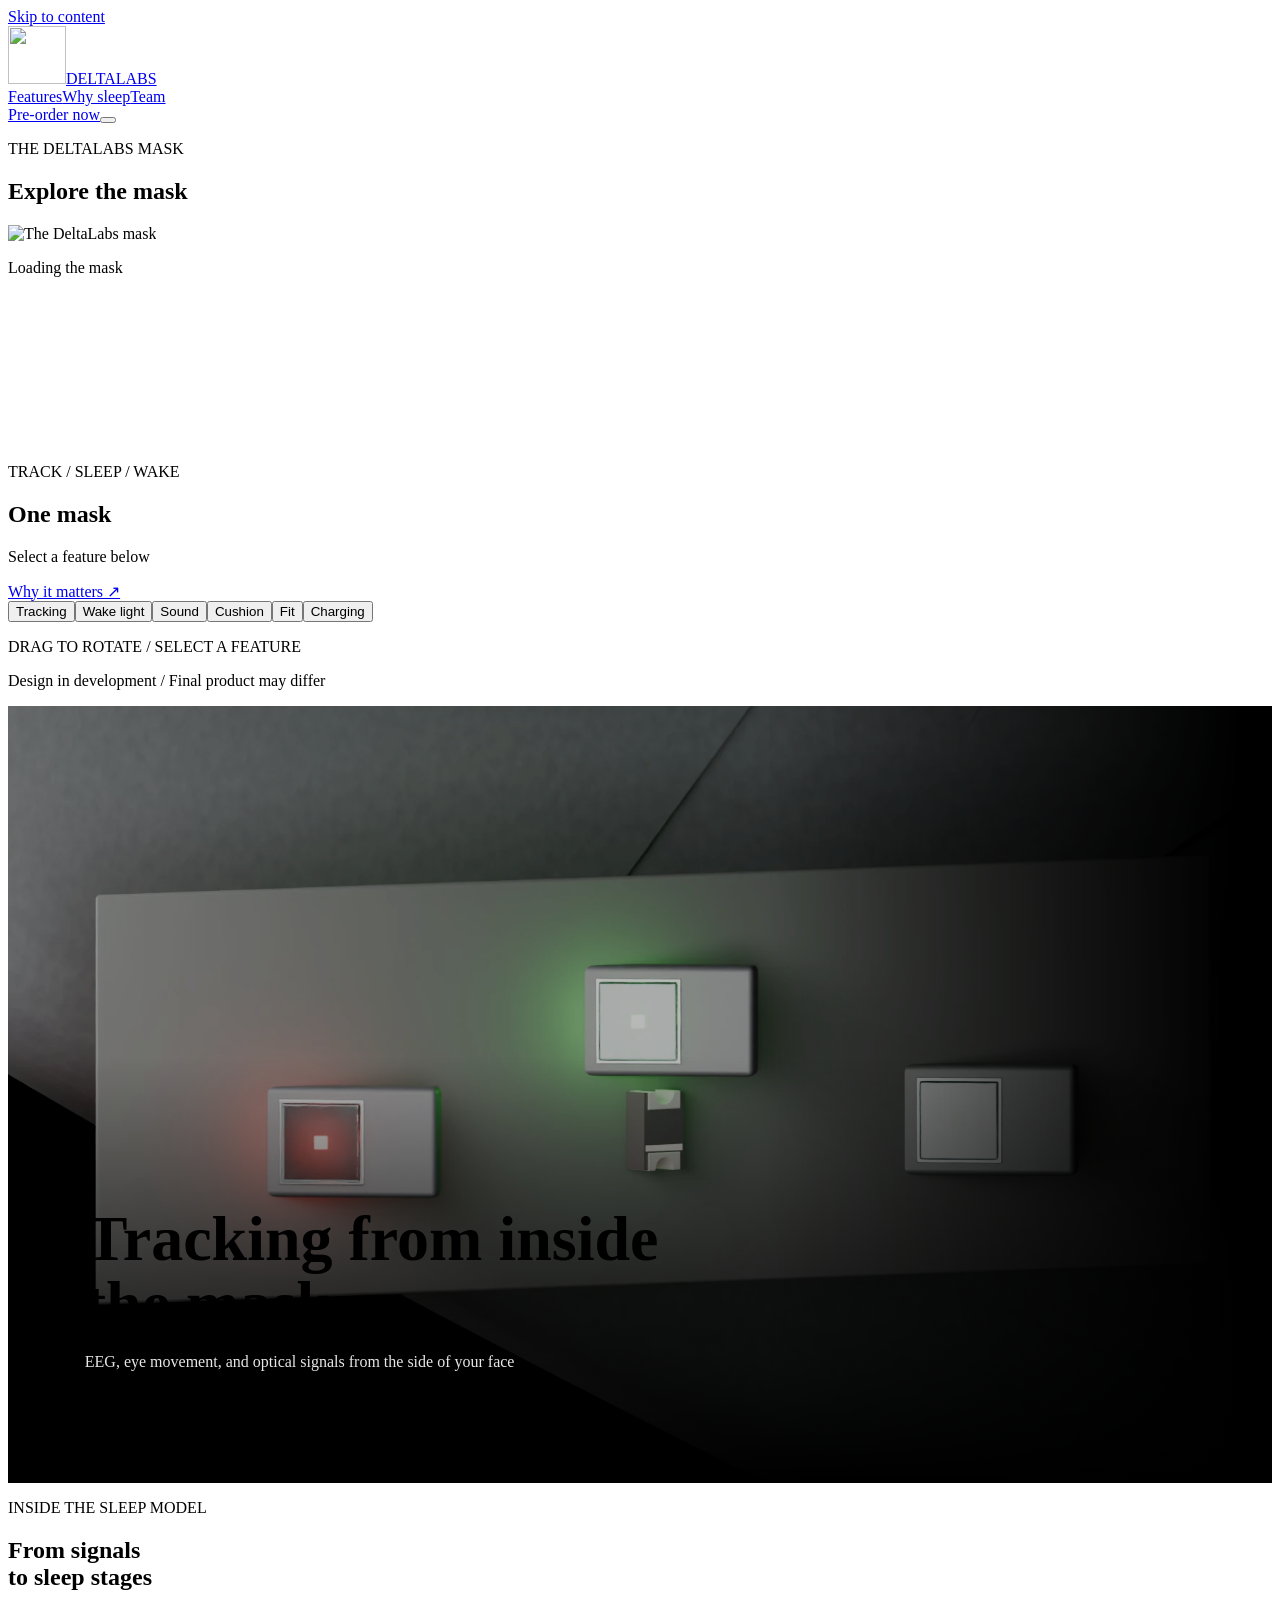
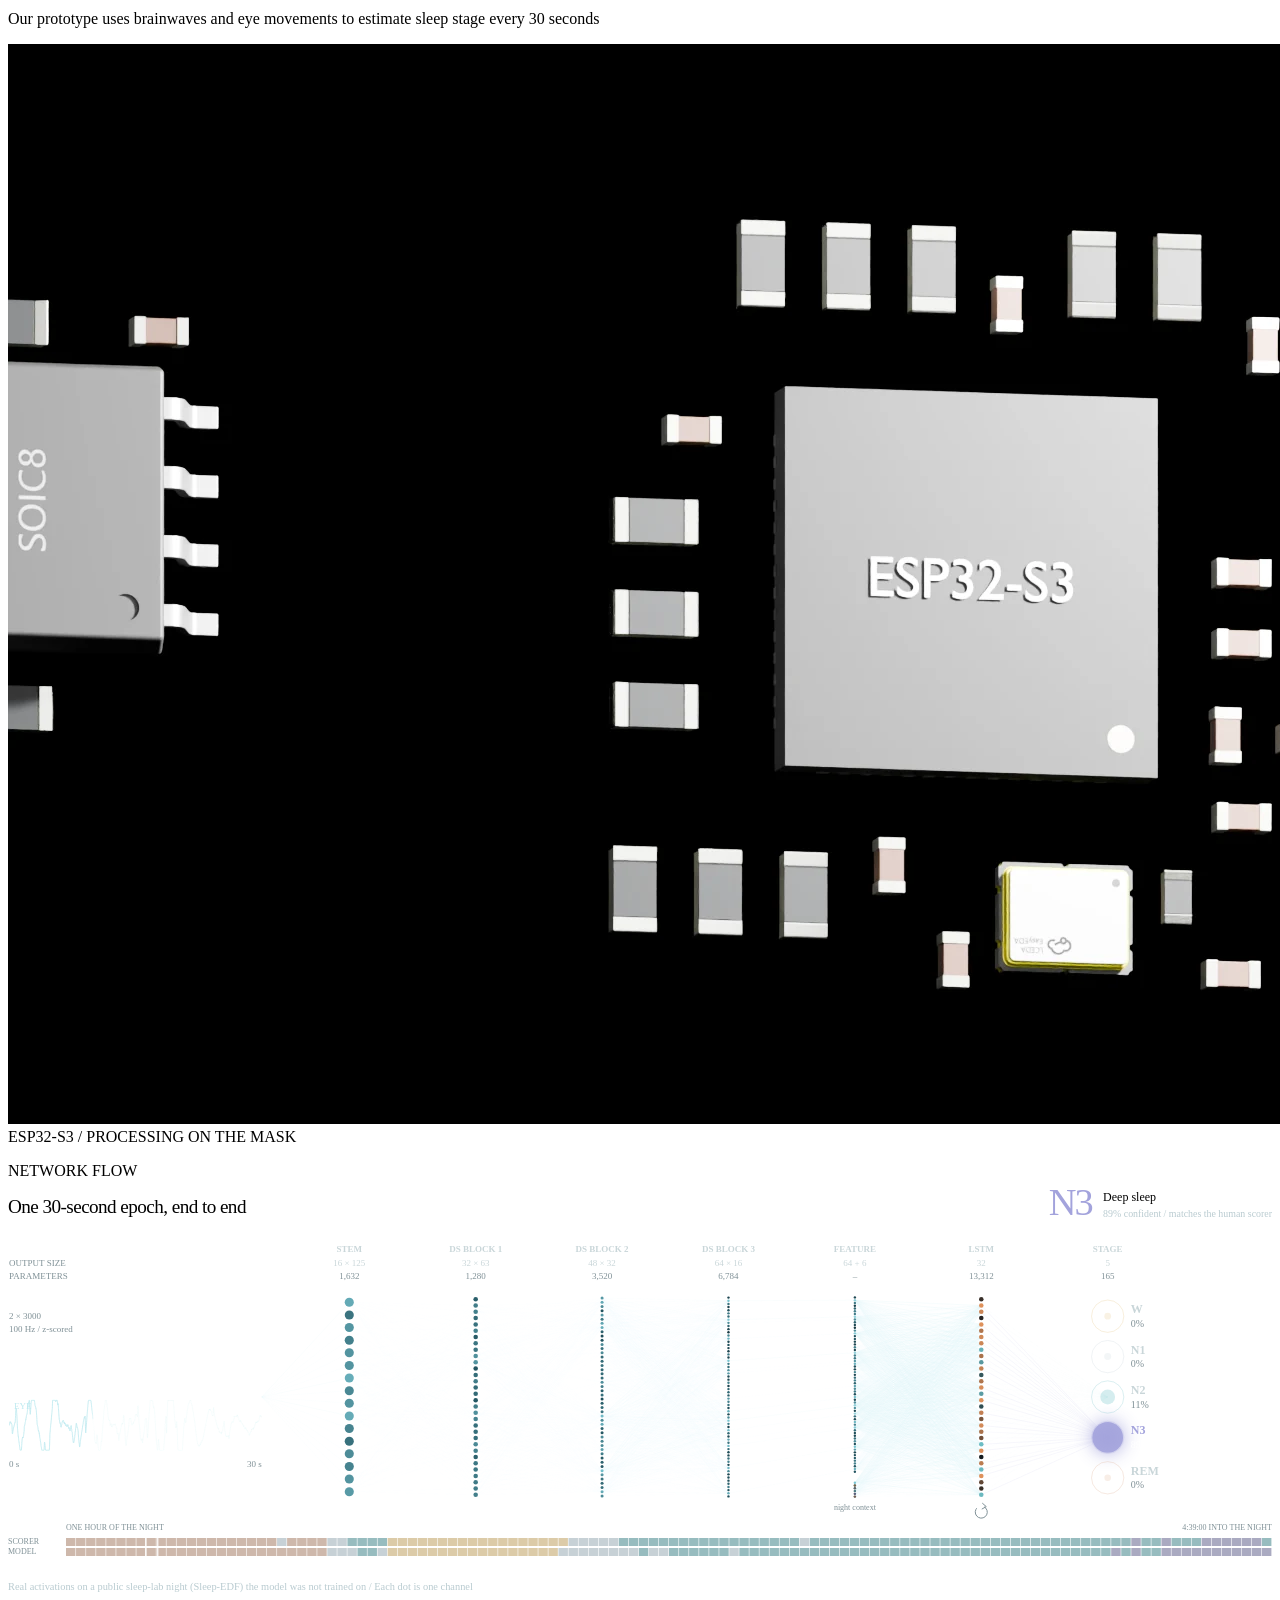
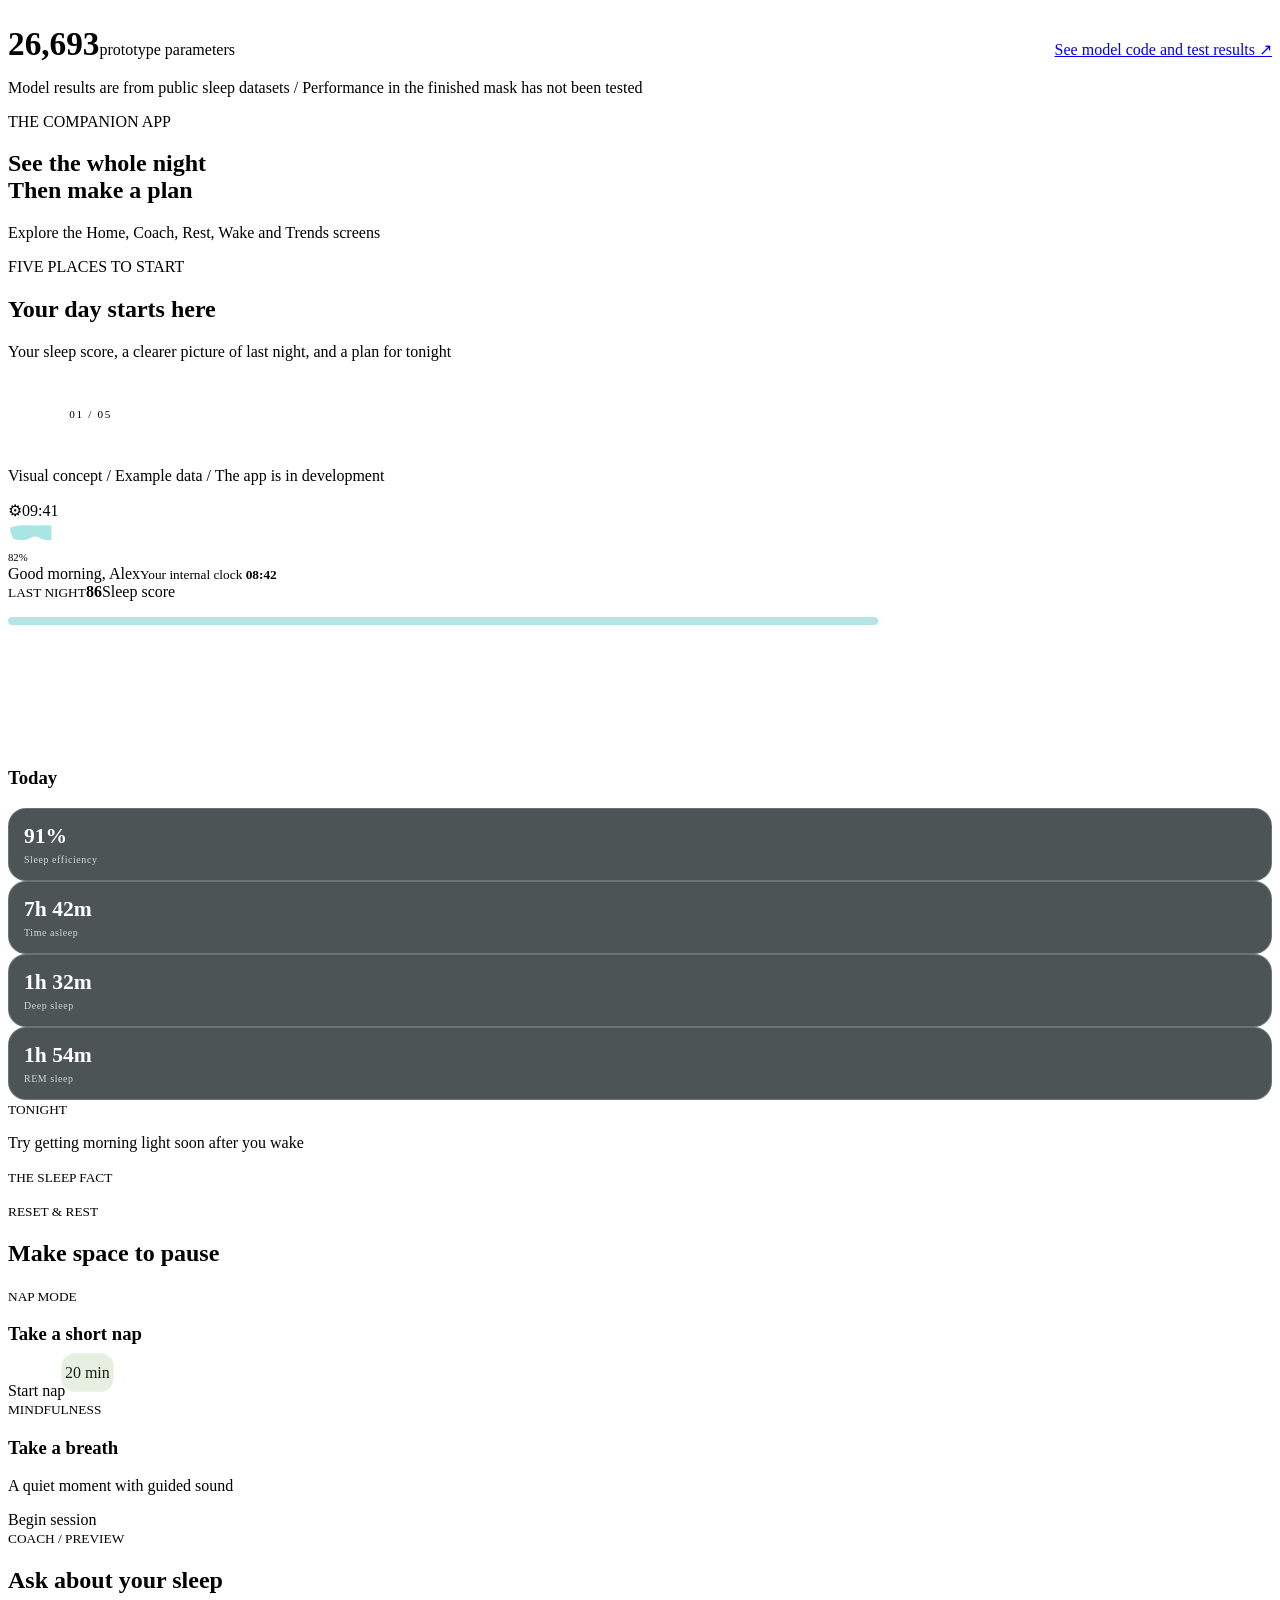
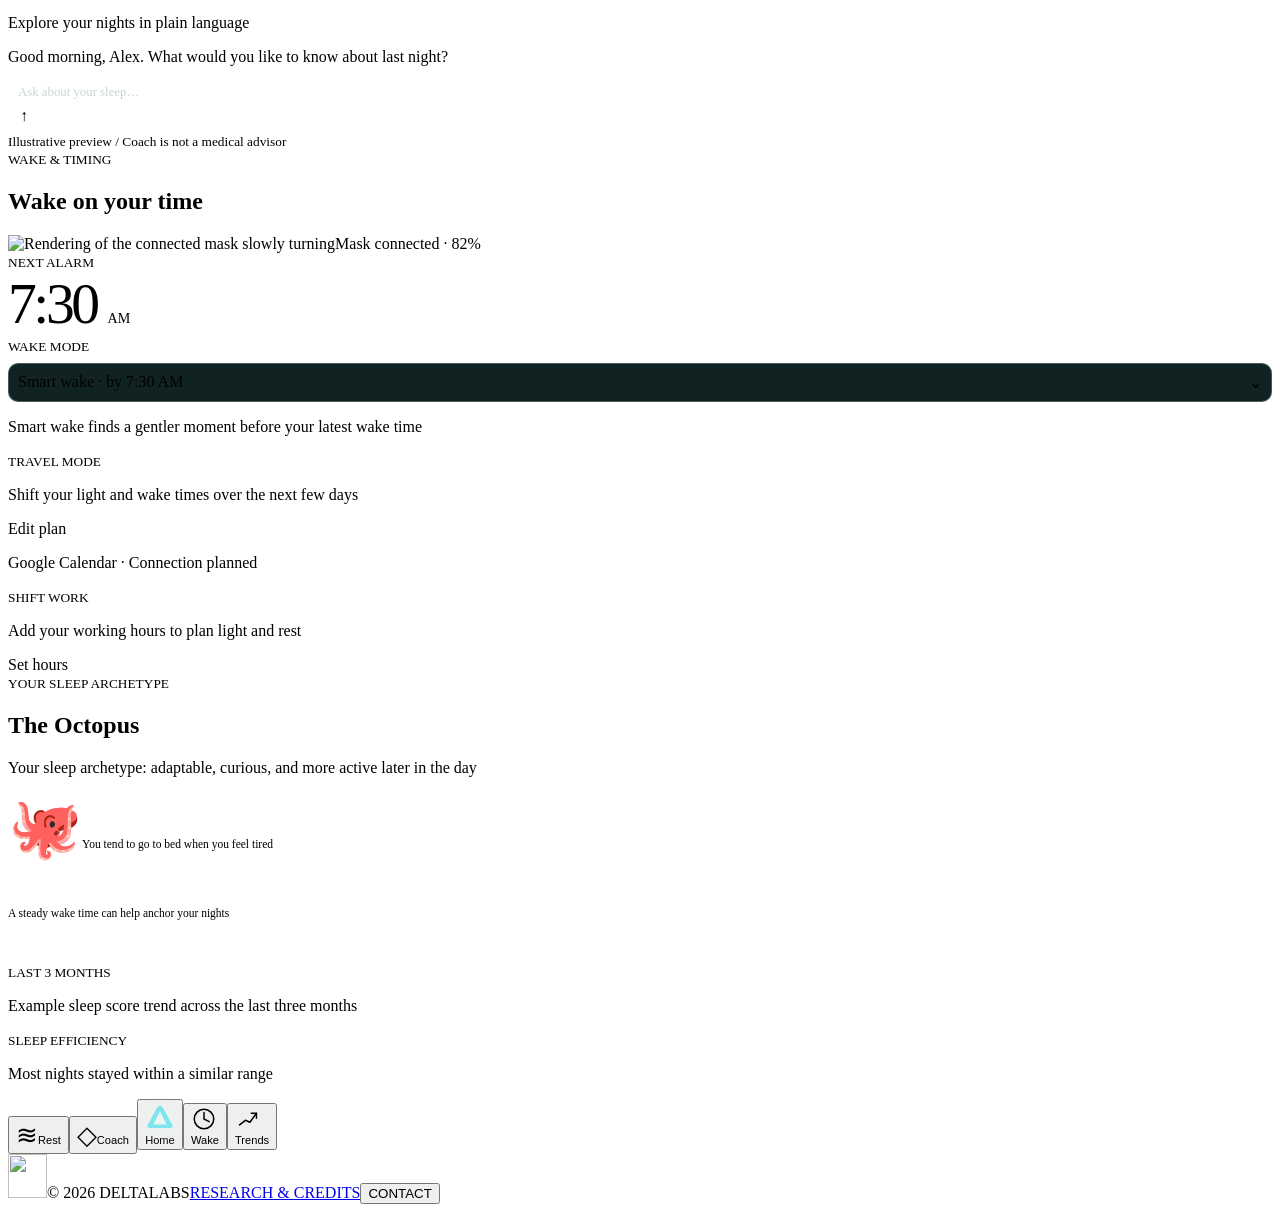
==== features.html @ 9b60534a "Use amber flex and copper finishes in mask explorer" ====
<!DOCTYPE html>

<html lang="en"><head><meta charset="utf-8"/><meta content="width=device-width,initial-scale=1" name="viewport"/><meta content="#000" name="theme-color"/><title>Explore the mask — DeltaLabs</title><meta content="Affordable smart sleep masks — sleep tracking, timed light and sound, and sleep education in one mask" name="description"/><link href="assets/mark.svg?v=8" rel="icon"/><link href="styles.css?v=8" rel="stylesheet"/><link href="v4.css?v=8" rel="stylesheet"/><link href="v5.css?v=8" rel="stylesheet"/><script defer="" src="config.js"></script><script defer="" src="app.js?v=8"></script><script type="importmap">{"imports":{"three":"./assets/vendor/three.module.js"}}</script><script src="features.js?v=29" type="module"></script><script defer src="sleep-data.js?v=1"></script><script defer src="model-network.js?v=11"></script><script defer src="app-preview.js?v=9"></script><link href="v6.css?v=8" rel="stylesheet"/><link href="v8.css?v=8" rel="stylesheet"/><link rel="stylesheet" href="v9.css?v=27"></head><body class="inner-page"><a class="skip" href="#main">Skip to content</a><header class="header"><a aria-label="DeltaLabs home" class="brand" href="./"><img alt="" height="58" src="assets/mark.svg?v=8" width="58"/><span>DELTALABS</span></a><nav aria-label="Main navigation" id="navigation"><a href="features.html?v=8">Features</a><a href="sleep.html">Why sleep</a><a href="about.html">Team</a></nav><a class="nav-cta" data-campaign="" href="./#launch">Pre-order now</a><button aria-controls="navigation" aria-expanded="false" aria-label="Open navigation" class="menu-toggle"><span></span><span></span></button></header><main id="main"><section class="explorer"><div class="explorer-heading"><p class="eyebrow">THE DELTALABS MASK</p><h1>Explore the mask</h1></div><div class="explorer-view"><div class="model-stage" id="model-stage"><img alt="The DeltaLabs mask" class="model-fallback" src="assets/assembly-poster.webp"/><p aria-live="polite" class="model-status" role="status">Loading the mask</p><video aria-label="Mask resting logo-side down with its sides folded up and a slow charging indicator" autoplay="" class="charging-scene cinematic" loop="" muted="" playsinline="" poster="assets/charging-rest.webp?v=14" preload="none"><source src="assets/charging-slow.mp4?v=14" type="video/mp4"/></video></div><section aria-live="polite" class="feature-description"><p class="eyebrow" id="part-kicker">TRACK / SLEEP / WAKE</p><h2 id="part-title">One mask</h2><p id="part-copy">Select a feature below</p><a href="sleep.html" id="part-science">Why it matters ↗</a></section></div><div class="explorer-controls"><div aria-label="Choose a mask feature" class="part-selector"><button aria-pressed="false" data-part="sensing">Tracking</button><button aria-pressed="false" data-part="light">Wake light</button><button aria-pressed="false" data-part="audio">Sound</button><button aria-pressed="false" data-part="comfort">Cushion</button><button aria-pressed="false" data-part="fit">Fit</button><button aria-pressed="false" data-part="power">Charging</button></div><p>DRAG TO ROTATE / SELECT A FEATURE</p></div><p class="feature-note">Design in development / Final product may differ</p></section><section class="sensor-film" aria-label="Optical sensor detail"><video autoplay loop muted playsinline preload="none" poster="assets/optical-board-poster.webp?v=27" aria-label="Concept rendering of discrete red and green sensor LEDs on the curved circuit board"><source src="assets/optical-board-slow.mp4?v=27" type="video/mp4"/></video><div><h2>Tracking from inside the mask</h2><p>EEG, eye movement, and optical signals from the side of your face</p></div></section><section class="model-lab" aria-labelledby="model-title"><div class="model-lab-head"><p class="eyebrow">INSIDE THE SLEEP MODEL</p><h2 id="model-title">From signals<br>to sleep stages</h2><p>Our prototype uses brainwaves and eye movements to estimate sleep stage every 30 seconds</p></div><div class="model-lab-grid"><div class="chip-film"><video autoplay muted loop playsinline preload="none" poster="assets/chip-routed-poster.webp?v=27" aria-label="Close rendering of the ESP32-S3 chip and mounted components"><source src="assets/chip-routed-slow.mp4?v=27" type="video/mp4"></video><div class="chip-caption">ESP32-S3 / PROCESSING ON THE MASK</div></div><div class="network-card" aria-label="Network flow of the prototype sleep staging model"><div class="flow-head"><div><p class="eyebrow">NETWORK FLOW</p><h3>One 30-second epoch, end to end</h3></div><div class="flow-result" aria-live="polite"><strong id="flow-stage">–</strong><div><span id="flow-name">Waiting for the first epoch</span><small id="flow-meta">&nbsp;</small></div></div></div><div class="flow-canvas"><canvas id="flow-canvas" role="img" aria-label="Thirty seconds of recorded brainwave and eye movement signal enter on the left, pass through four convolution layers, a feature layer with night context and an LSTM, and end at five sleep stage outputs with a probability for each. Dots light up with the model's real activations for the epoch shown."></canvas></div><p class="diagram-note">Real activations on a public sleep-lab night (Sleep-EDF) the model was not trained on / Each dot is one channel</p><div class="flow-foot"><div class="model-lab-number"><strong>26,693</strong><span>prototype parameters</span></div><a href="https://github.com/24mjihad/deltalabs-sleep/tree/CNNVISUALIZATION">See model code and test results ↗</a></div></div></div><p class="feature-note">Model results are from public sleep datasets / Performance in the finished mask has not been tested</p></section><section class="feature-app-embedded" id="companion-app"><div class="feature-app-head"><p class="eyebrow">THE COMPANION APP</p><h2>See the whole night<br>Then make a plan</h2><p>Explore the Home, Coach, Rest, Wake and Trends screens</p></div><section class="app-showcase" aria-label="Five screen app concept gallery"><div class="app-sidebar"><p class="eyebrow">FIVE PLACES TO START</p><h2 id="app-section-title">Your day starts here</h2><p id="app-section-copy">Your sleep score, a clearer picture of last night, and a plan for tonight</p><div class="app-gallery-controls" aria-label="Browse app screens"><button type="button" data-gallery-prev aria-label="Previous app screen">←</button><span id="app-gallery-count">01 / 05</span><button type="button" data-gallery-next aria-label="Next app screen">→</button></div><p class="app-disclaimer">Visual concept / Example data / The app is in development</p></div>
<div class="phone"><div class="phone-screen phase-morning" id="phone-screen"><div class="landscape" aria-hidden="true"></div><div class="phone-content"><div class="phone-top"><span class="icon-button" aria-hidden="true">⚙</span><span class="phone-time" id="phone-time">09:41</span><div class="battery-mask" aria-label="Mask battery 82 percent"><svg viewBox="0 0 92 36" role="img" aria-hidden="true"><defs><clipPath id="mask-battery-clip"><path d="M6 7 Q18 3 35 4 Q46 5 57 4 Q74 3 86 7 Q90 10 87 17 L83 27 Q68 32 56 27 Q51 23 46 23 Q41 23 36 27 Q24 32 9 27 L5 17 Q2 10 6 7Z"/></clipPath></defs><path d="M6 7 Q18 3 35 4 Q46 5 57 4 Q74 3 86 7 Q90 10 87 17 L83 27 Q68 32 56 27 Q51 23 46 23 Q41 23 36 27 Q24 32 9 27 L5 17 Q2 10 6 7Z" fill="#f9ffff25" stroke="#f5ffff" stroke-width="2"/><rect x="3" y="3" width="71" height="30" fill="#a9e5e4" clip-path="url(#mask-battery-clip)"/></svg><small>82%</small></div></div>
<section class="app-panel active" data-panel="home"><div class="greeting"><span id="greeting">Good morning, Alex</span><small>Your internal clock <b id="internal-clock">08:42</b></small></div><div class="week-scores" aria-label="Recent sleep scores"></div><div class="sleep-score"><small>LAST NIGHT</small><strong>86</strong><span>Sleep score</span><div class="sleep-score-bar" aria-label="Sleep score 86 out of 100"><i></i></div></div><div class="scene-spacer"></div><div class="app-scroll"><h3>Today</h3><div class="metric-grid"><div class="metric-static"><b>91%</b><small>Sleep efficiency</small></div><div class="metric-static"><b>7h 42m</b><small>Time asleep</small></div><div class="metric-static"><b>1h 32m</b><small>Deep sleep</small></div><div class="metric-static"><b>1h 54m</b><small>REM sleep</small></div></div><div class="mini-card"><small>TONIGHT</small><p>Try getting morning light soon after you wake</p></div><div class="mini-card"><small>THE SLEEP FACT</small><p id="daily-fact"></p></div></div></section>
<section class="app-panel" data-panel="mindful"><div class="panel-heading"><small>RESET & REST</small><h2>Make space to pause</h2></div><div class="mind-wave" aria-hidden="true"><span></span><span></span><span></span></div><div class="mini-card"><small>NAP MODE</small><h3>Take a short nap</h3><div class="duration-picks"><span>15 min</span><span class="selected">20 min</span><span>30 min</span></div><span class="app-primary">Start nap</span></div><div class="mini-card"><small>MINDFULNESS</small><h3>Take a breath</h3><p>A quiet moment with guided sound</p><span class="app-secondary">Begin session</span></div></section>
<section class="app-panel" data-panel="coach"><div class="panel-heading"><small>COACH / PREVIEW</small><h2>Ask about your sleep</h2><p>Explore your nights in plain language</p></div><div class="chat-log" aria-live="polite"><p class="chat-bubble bot">Good morning, Alex. What would you like to know about last night?</p></div><div class="chat-form"><span>Ask about your sleep…</span><b aria-hidden="true">↑</b></div><small class="app-note">Illustrative preview / Coach is not a medical advisor</small></section>
<section class="app-panel" data-panel="wake"><div class="panel-heading"><small>WAKE & TIMING</small><h2>Wake on your time</h2></div><div class="mask-status"><img src="assets/phone-mask-turn.webp?v=17" alt="Rendering of the connected mask slowly turning"><span>Mask connected · 82%</span></div><div class="clock-readout"><small>NEXT ALARM</small><div class="alarm-face">7:30 <span>AM</span></div></div><div class="mini-card"><small>WAKE MODE</small><div class="static-select">Smart wake · by 7:30 AM <span>⌄</span></div><p>Smart wake finds a gentler moment before your latest wake time</p></div><div class="mini-card"><small>TRAVEL MODE</small><p>Shift your light and wake times over the next few days</p><span class="app-secondary">Edit plan</span><p>Google Calendar · Connection planned</p></div><div class="mini-card"><small>SHIFT WORK</small><p>Add your working hours to plan light and rest</p><span class="app-secondary">Set hours</span></div></section>
<section class="app-panel" data-panel="trends"><div class="panel-heading"><small>YOUR SLEEP ARCHETYPE</small><h2>The Octopus</h2><p>Your sleep archetype: adaptable, curious, and more active later in the day</p></div><div class="archetype">🐙<span>You tend to go to bed when you feel tired<br>A steady wake time can help anchor your nights</span></div><div class="mini-card"><small>LAST 3 MONTHS</small><div class="trend-bars" aria-label="Illustrative three month sleep score trend"></div><p>Example sleep score trend across the last three months</p></div><div class="mini-card"><small>SLEEP EFFICIENCY</small><p>Most nights stayed within a similar range</p></div></section>
</div><nav class="app-nav" aria-label="App concept screens"><button data-screen="mindful" aria-label="Rest preview"><span class="nav-icon">≋</span><small>Rest</small></button><button data-screen="coach" aria-label="Coach preview"><span class="nav-icon">◇</span><small>Coach</small></button><button data-screen="home" aria-label="Home preview" class="active"><svg class="delta-nav" viewBox="0 0 44 40" aria-hidden="true"><path d="M22 3 Q20 3 18 6 L4 31 Q2 35 6 36 L38 36 Q42 35 40 31 L26 6 Q24 3 22 3Z M22 12 L12 31 H32Z" fill-rule="evenodd"/></svg><small>Home</small></button><button data-screen="wake" aria-label="Wake preview"><svg class="clock-nav" viewBox="0 0 40 40" aria-hidden="true"><circle cx="20" cy="20" r="15"/><path d="M20 10 V20 L28 24"/></svg><small>Wake</small></button><button data-screen="trends" aria-label="Trends preview"><svg class="trend-nav" viewBox="0 0 40 40" aria-hidden="true"><path d="M7 29 L16 22 L23 25 L33 11 M25 11 H33 V19"/></svg><small>Trends</small></button></nav></div></div></section></section></main><footer><a aria-label="DeltaLabs home" class="footer-brand" href="./"><img alt="" height="44" src="assets/mark.svg?v=8" width="39"/></a><span>© <span data-year="">2026</span> DELTALABS</span><a href="science.html">RESEARCH &amp; CREDITS</a><button data-contact-open="">CONTACT</button><div aria-label="DeltaLabs social accounts" class="socials"></div></footer><dialog aria-labelledby="preorder-title" id="preorder-dialog"><button aria-label="Close" class="dialog-close" data-close="">×</button><h2 id="preorder-title">Pre-orders opening soon</h2><p>The mask is still in development<br/>We’ll link pre-orders here when they open</p><a data-contact="" hidden=""></a><div class="socials"></div></dialog><dialog aria-labelledby="contact-title" id="contact-dialog"><button aria-label="Close contact" class="dialog-close" data-close="">×</button><h2 id="contact-title">Get in touch</h2><p>We’d love to hear from you</p><a data-contact="" hidden=""></a><div class="socials"></div></dialog></body></html>
---- v9.css ----
/* Home: quieter type and a shorter signal panel */
.statement{padding:8rem 7vw}.statement h2{font-size:clamp(3rem,7vw,7.5rem);line-height:.98}.tracking{min-height:0;padding-block:6rem}.tracking .signal-plot{height:270px}.tracking .sleep-signals{max-width:650px}.tracking .signal-heading{margin-bottom:0}.tracking .signal-heading h3{font-size:1.1rem}.tracking .signal-legend{margin-top:.4rem}.tracking .sleep-signals>.signal-note{font-size:.65rem;margin-top:1rem;opacity:.65}.material-pair{grid-template-columns:repeat(3,minmax(0,1fr));gap:2%;padding:5rem 5vw 7rem}.material-pair article:last-child{display:block}.material-pair h2{font-size:clamp(1.6rem,2.4vw,2.8rem)}
/* The five app screens are visual concepts; only the gallery buttons change screen. */
.app-gallery-controls{display:flex;align-items:center;gap:1.2rem;margin-top:2rem}.app-gallery-controls button{border:1px solid #ffffff65;border-radius:50%;height:42px;width:42px;background:#ffffff0d;color:white;font-size:1.25rem}.app-gallery-controls span{font-size:.7rem;letter-spacing:.15em}.app-disclaimer{margin-top:2rem!important}.landscape{background-image:var(--app-scene,url('assets/app-alpine-dawn.webp'));background-position:center;background-size:cover;background-repeat:no-repeat}.landscape:after{background:linear-gradient(180deg,#0008,#0003 30%,#00111255 67%,#06100de0)}.phase-morning .landscape,.phase-day .landscape,.phase-evening .landscape,.phase-night .landscape{filter:none}.phase-night .landscape:before{content:none}.phone-screen[data-screen]:not([data-screen=home]) .landscape{filter:blur(13px) brightness(.42);transform:scale(1.2)}.sleep-score-bar{width:80%;height:8px;background:#ffffff65;border-radius:99px;overflow:hidden;margin:1rem 0 .2rem}.sleep-score-bar i{display:block;width:86%;height:100%;background:#b6e4e6;border-radius:inherit;box-shadow:0 0 12px #c9fcff}.scene-spacer{height:120px}.battery-mask{border:0;border-radius:0;background:none;padding:0;gap:.2rem}.battery-mask svg{width:54px;height:27px;display:block}.battery-mask small{font-size:.67rem}.metric-grid .metric-static{display:flex;flex-direction:column;gap:5px;background:#071214b8;color:white;border:1px solid #ffffff2c;backdrop-filter:blur(8px);border-radius:18px;text-align:left;padding:15px}.metric-grid .metric-static b{font-size:1.35rem}.metric-grid .metric-static small{font-size:.62rem;letter-spacing:.06em;color:#e3eeece0}.duration-picks span{flex:1;background:#ffffff17;color:white;border:1px solid #ffffff48;padding:10px 3px;border-radius:14px;text-align:center}.duration-picks span.selected{background:#e6efe0;color:#17231d}.app-primary,.app-secondary{display:inline-flex;align-items:center;justify-content:center}.chat-form{align-items:center;justify-content:space-between;min-height:46px}.chat-form span{padding-left:10px;color:#c8d5d4;font-size:.8rem}.chat-form b{display:grid;place-items:center;border-radius:50%;height:32px;width:32px;background:white;color:black}.mask-status video{width:100%;height:160px;object-fit:cover}.clock-readout .alarm-face{font-size:3.6rem;letter-spacing:-.06em;line-height:1.15}.clock-readout .alarm-face span{font-size:.88rem;letter-spacing:0}.static-select{display:flex;justify-content:space-between;border:1px solid #ffffff40;border-radius:10px;background:#102322;padding:9px;margin-top:8px}.archetype{height:170px;font-size:3.7rem}.archetype span{font-size:.72rem;line-height:1.4}.trend-bars i{background:#d5e8dd;opacity:.76}.app-nav .nav-icon{font-size:1.65rem}.app-nav svg{width:26px;height:26px;display:block}.app-nav .delta-nav{width:30px;height:30px;fill:#60c6d6;filter:drop-shadow(0 0 5px #74d6e667)}.app-nav .clock-nav,.app-nav .trend-nav{fill:none;stroke:currentColor;stroke-width:2.3;stroke-linecap:round;stroke-linejoin:round}.app-nav button.active .delta-nav{fill:#80e5ef}.app-nav button.active svg{filter:drop-shadow(0 0 8px #e8fff5)}
/* A connected example of the actual prototype architecture */
.diagram-wrap{width:100%;padding:1rem 0 0}.network-diagram{display:block;width:100%;height:auto;max-height:330px;overflow:visible}.network-edge{fill:none;stroke:#c7e0e5;stroke-width:1;opacity:.23}.network-edge.emphasized{stroke:#bcefff;stroke-width:1.5;opacity:.66}.network-node{fill:#0d1b20;stroke:#e9f9fb;stroke-width:1.7}.network-node.highlighted{fill:#bfeaf0;filter:drop-shadow(0 0 5px #bfeaf0)}.network-title{fill:#fff;font-size:10px;font-weight:600;letter-spacing:1px}.network-small{fill:#f7ffff;font-size:10px}.network-detail{fill:#b9cbd0;font-size:10px}.diagram-note{font-size:.65rem;color:#b9cbd0;margin:.3rem 0 1rem;text-align:center}
@media(max-width:800px){.tracking{padding-block:4rem}.tracking .signal-plot{height:220px}.material-pair{grid-template-columns:1fr;gap:2rem}.material-pair h2{font-size:clamp(2rem,7vw,3rem)}.model-lab{padding-block:5rem}.network-card{min-height:0}.network-diagram{max-height:none}.app-gallery-controls{margin-top:1rem}}

.mask-status{background:transparent}.mask-status img{width:100%;height:160px;object-fit:contain;filter:none;background:transparent}

.model-stage.show-charging canvas{transition:none;opacity:0}.model-stage.show-charging .charging-scene{opacity:1}

.sensor-film{position:relative;min-height:65vh;background:#000;overflow:hidden;display:flex;align-items:flex-end;padding:6rem 6vw}.sensor-film video{position:absolute;inset:0;width:100%;height:100%;object-fit:cover;opacity:.72;mask-image:linear-gradient(90deg,#000 5%,#000 60%,transparent 98%)}.sensor-film:after{content:"";position:absolute;inset:0;background:linear-gradient(0deg,#000 0%,transparent 55%);pointer-events:none}.sensor-film>div{position:relative;z-index:1;max-width:38rem}.sensor-film h2{font-size:clamp(2.3rem,5vw,5rem);line-height:1.02;margin:0}.sensor-film p{font-size:clamp(.95rem,1.25vw,1.2rem);color:#e7e7e7;max-width:29rem}.sensor-film video::-webkit-media-controls{display:none}@media(max-width:800px){.sensor-film{min-height:55vh;padding:4rem 6vw}.sensor-film video{object-position:45% center;mask-image:linear-gradient(0deg,transparent,#000 25%)}}

.tracking-fact{max-width:29rem;margin:1.4rem 0 1.6rem;color:#fff;font-size:clamp(1rem,1.3vw,1.2rem);line-height:1.45}

/* Real-data signal panel (home) and network flow (features) */
.tracking .signal-plot{height:330px;mask-image:none}.tracking .signal-heading{min-height:0;padding-bottom:14px}.tracking .signal-heading>span{display:block;margin-top:10px;font-size:.58rem;letter-spacing:.08em;color:#ffffff99}.tracking .sleep-signals>.signal-note{line-height:1.7}
.signal-verdict{display:flex;align-items:stretch;gap:1.6rem;margin-top:.9rem;flex-wrap:wrap}.signal-verdict>div{display:grid;gap:.15rem;min-width:6.2rem}.signal-verdict small{font-size:.58rem;letter-spacing:.1em;color:#ffffffb0}.signal-verdict b{font-size:2rem;line-height:1;font-weight:500;letter-spacing:-.04em;color:#ffffff66}.signal-verdict i{font-style:normal;font-size:.58rem;letter-spacing:.08em;color:#ffffff99}.signal-verdict>strong{align-self:center;margin-left:auto;font-size:.8rem;font-weight:600;letter-spacing:.1em;padding:.55rem .9rem;border:1px solid transparent;border-radius:2px;min-width:6.4rem;text-align:center;color:transparent}.signal-verdict[data-result=match]>strong{color:#8fe0b0;border-color:#8fe0b0;background:#8fe0b014}.signal-verdict[data-result=miss]>strong{color:#f0b46a;border-color:#f0b46a;background:#f0b46a14}
.network-card{justify-content:flex-start;min-width:0}
.flow-head{display:flex;justify-content:space-between;align-items:flex-end;gap:1rem 1.5rem;flex-wrap:wrap}.flow-head h3{font-size:clamp(1.1rem,1.5vw,1.4rem);font-weight:500;letter-spacing:-.03em;line-height:1.15;margin:.4rem 0 0}.flow-result{display:flex;align-items:flex-end;gap:.7rem}.flow-result strong{font-size:clamp(2rem,3vw,2.6rem);font-weight:500;letter-spacing:-.05em;line-height:.85;transition:color .3s}.flow-result span{display:block;font-size:.75rem}.flow-result small{display:block;font-size:.62rem;color:#b9cbd0;margin-top:.15rem}.flow-result small[data-match=no]{color:#e3c07a}
.flow-canvas{position:relative;flex:1 1 auto;min-height:330px;margin-top:1.2rem}.flow-canvas canvas{position:absolute;inset:0;width:100%;height:100%;display:block}.network-card .diagram-note{margin:.8rem 0 0;text-align:left}
.flow-foot{display:flex;justify-content:space-between;align-items:baseline;gap:.6rem 1.5rem;flex-wrap:wrap;border-top:1px solid #ffffff3f;margin-top:1rem;padding-top:1rem}.flow-foot .model-lab-number{border:0;margin:0;padding:0}.flow-foot .model-lab-number strong{font-size:clamp(1.8rem,2.6vw,2.4rem)}.flow-foot>a{margin-top:0}
@media(max-width:800px){.tracking .signal-plot{height:320px}.flow-canvas{flex:none;height:360px}.signal-verdict{gap:1rem}.signal-verdict>strong{margin-left:0}}

/* Keep the product in frame on portrait screens. The wide film needs its own
   stage rather than a center crop that shows only the nose and wordmark. */
@media(max-width:600px){
  .opening{height:100svh;min-height:640px}
  .opening video{position:absolute;top:18%;left:0;width:100%;height:50%;object-fit:contain;object-position:center;transform:none;filter:brightness(.72)}
  .hero-words{bottom:9%;left:6%;right:6%}
  .hero-words h1{font-size:clamp(42px,11vw,58px)}
  .benefit video.backdrop{top:8%;height:60%;object-fit:contain;object-position:center;transform:none;filter:brightness(.9) contrast(1.06)}
  .focus-right video.backdrop{transform:none}
  .benefit-copy h2{font-size:clamp(38px,10vw,49px)}
  .material-pair video{object-fit:contain;background:#000}
  .explorer .model-stage{height:310px;min-height:310px}
  .app-page .app-intro{min-height:40vh;padding:110px 7vw 2rem}
  .app-page .app-showcase{padding-top:2rem}
}
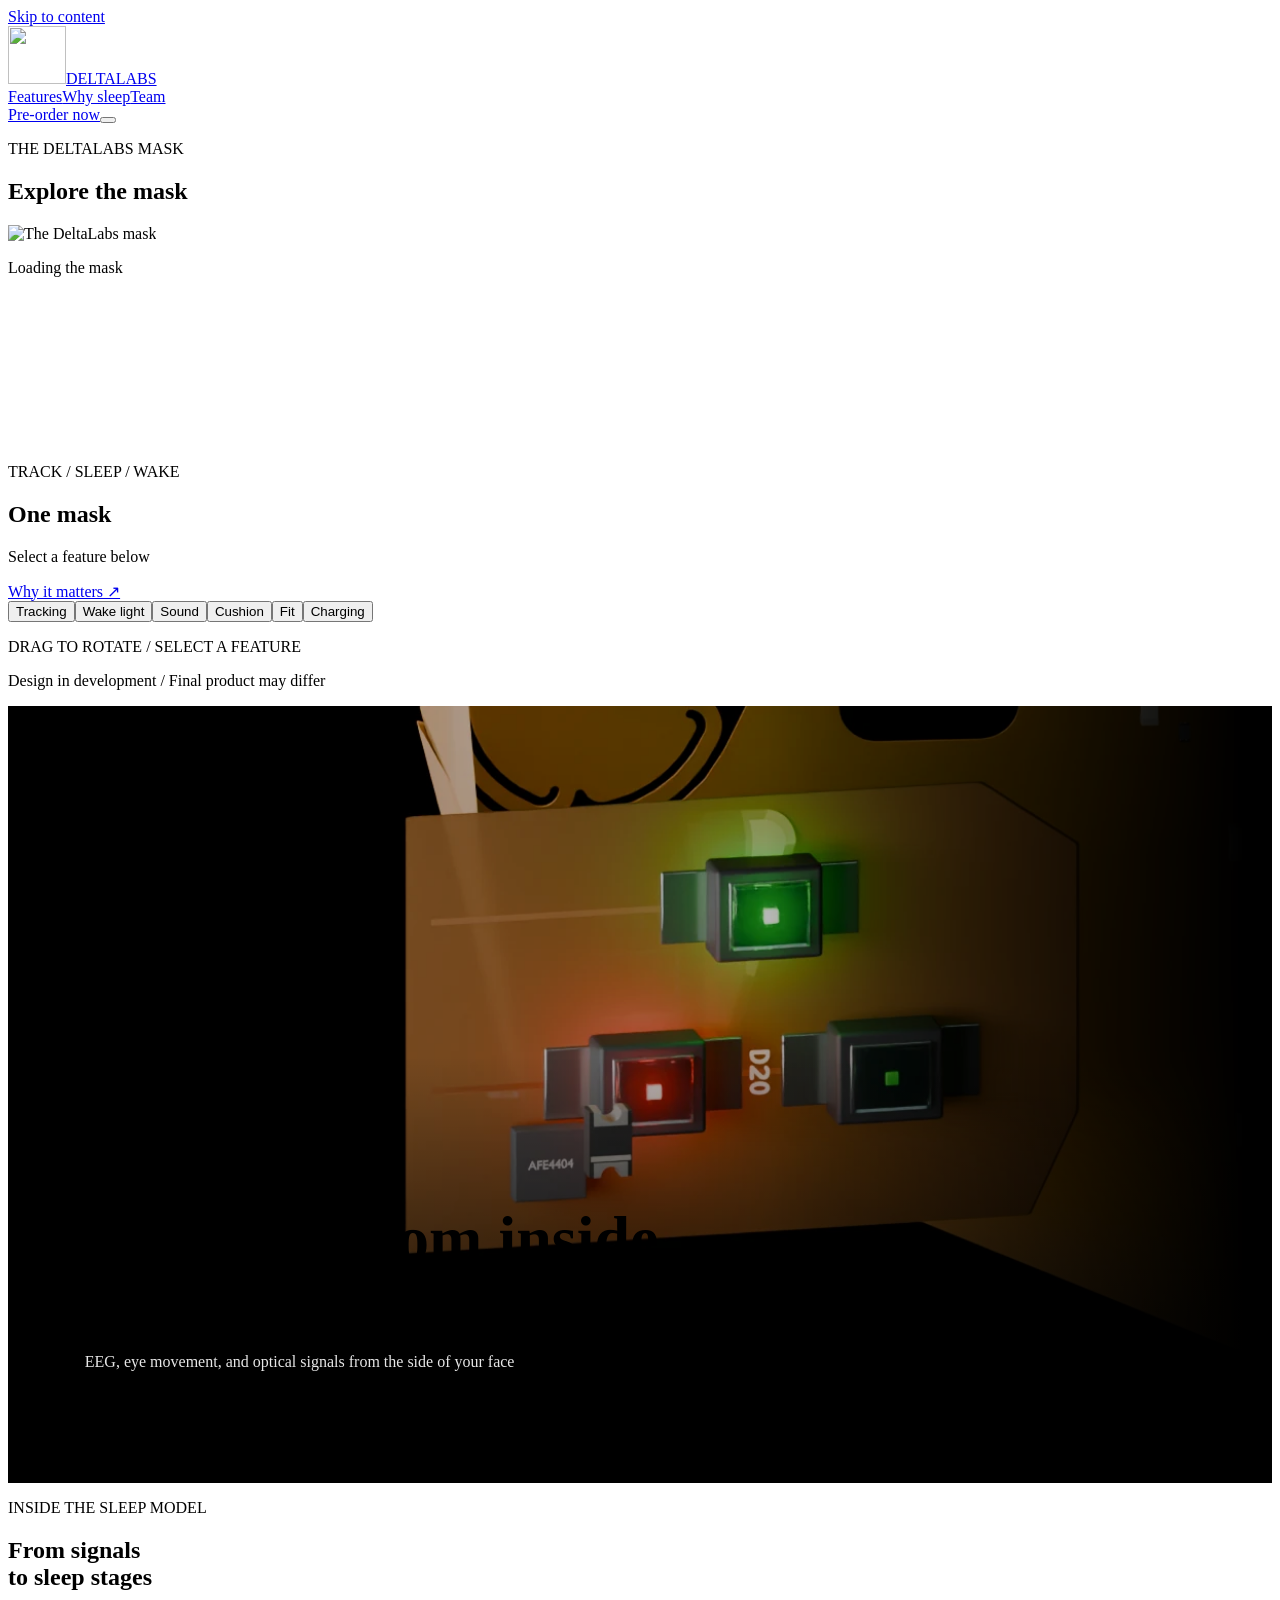
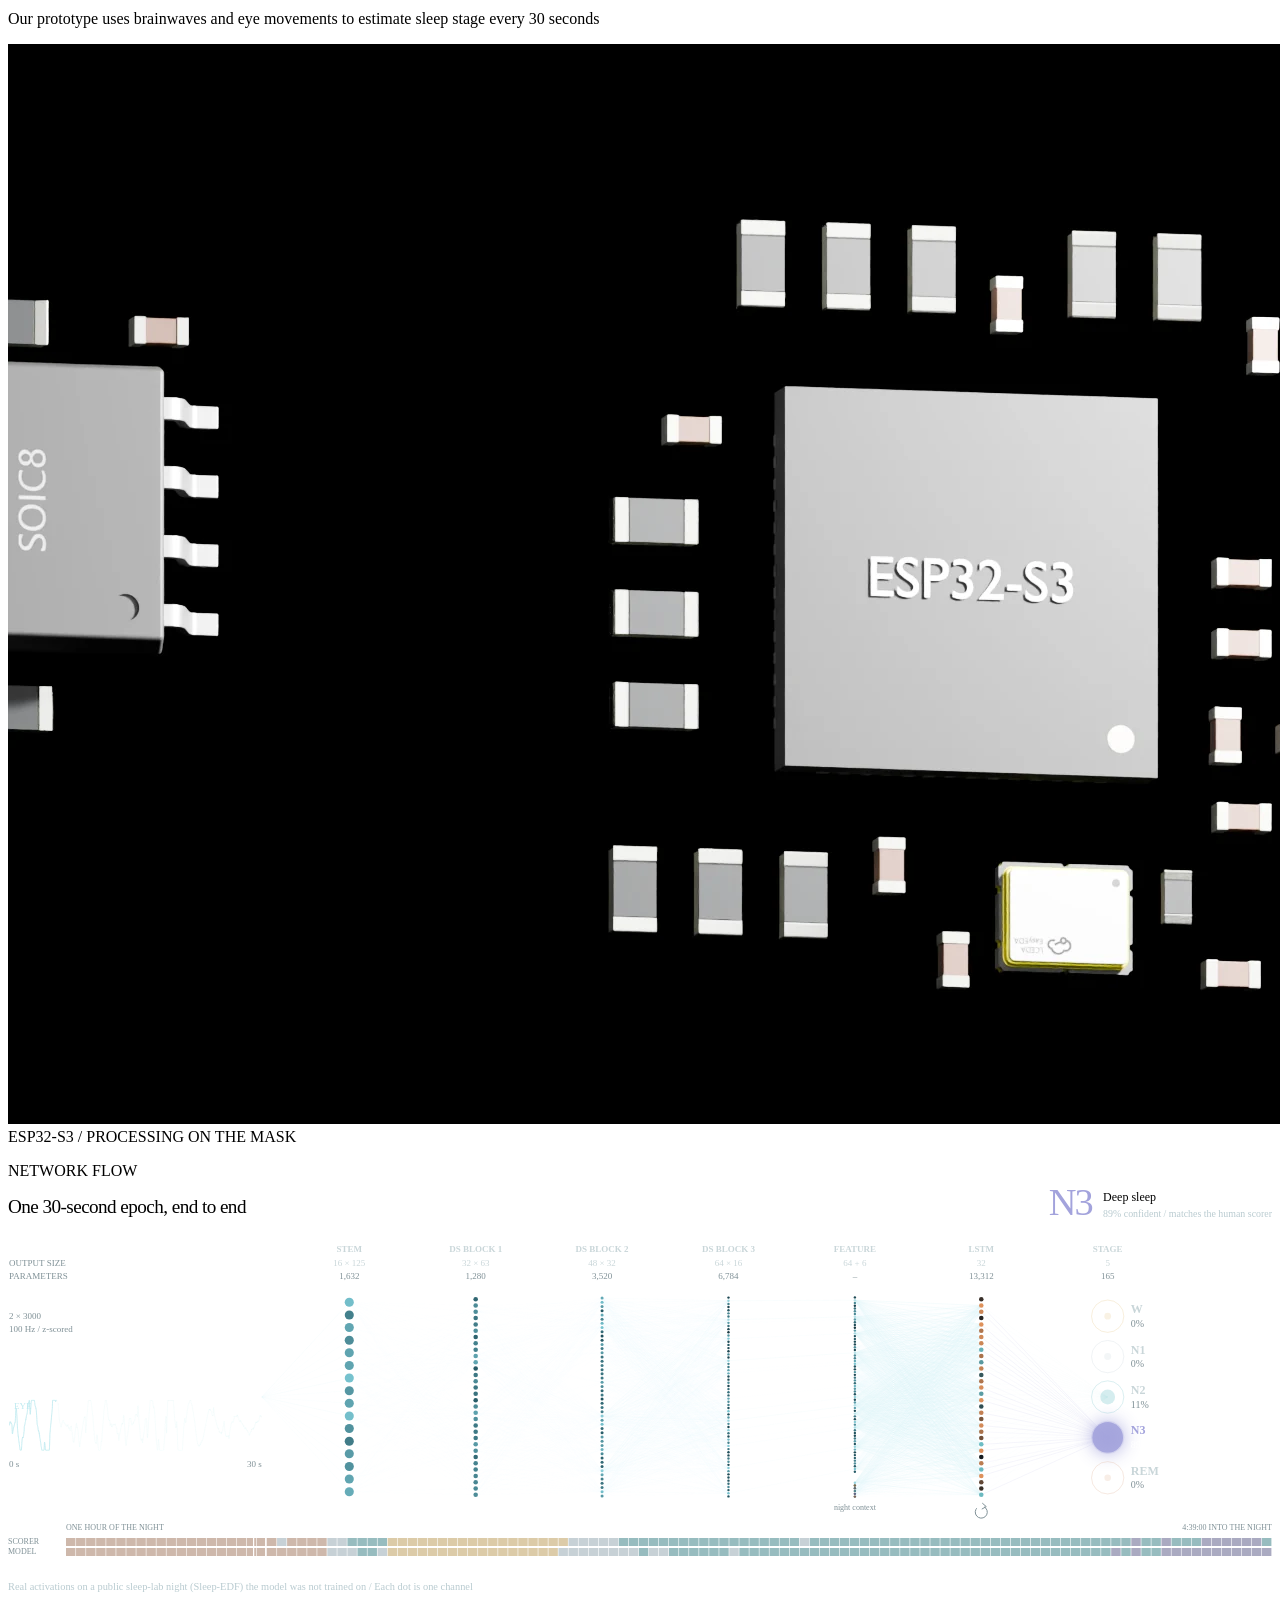
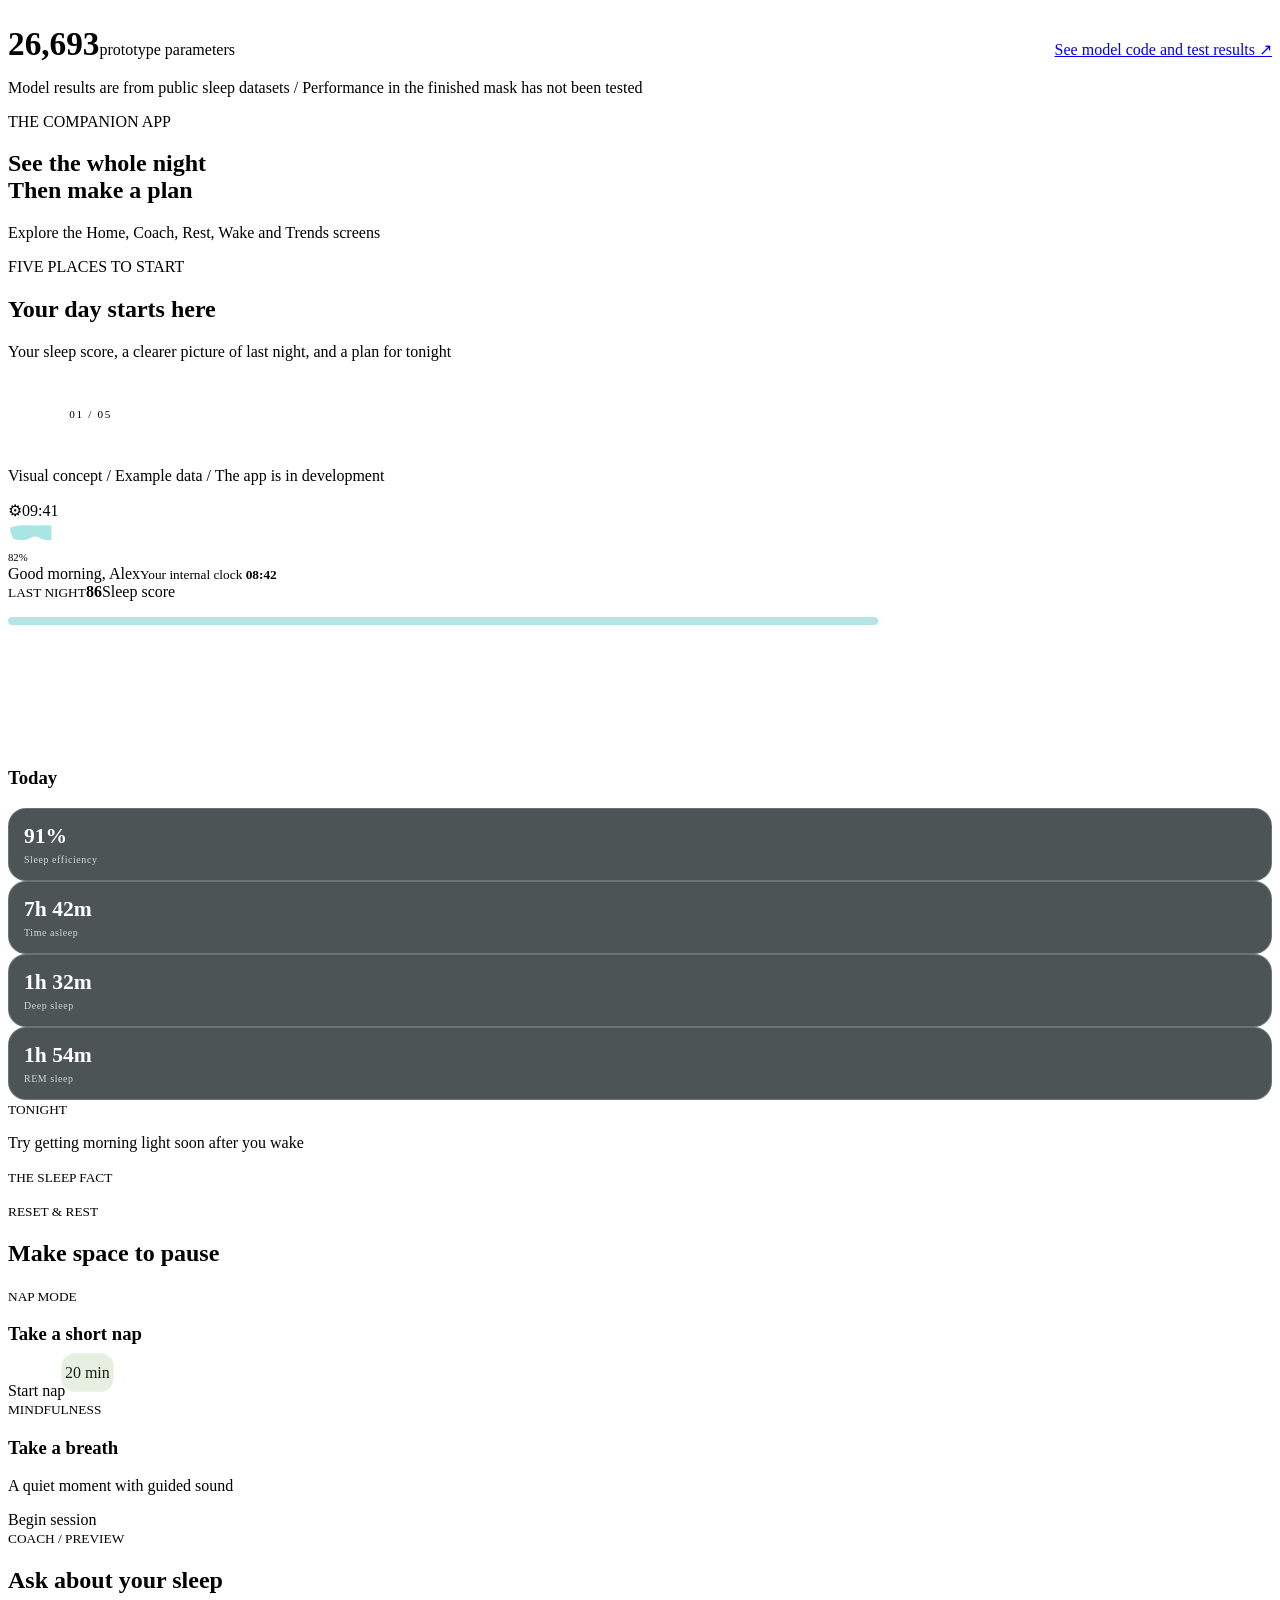
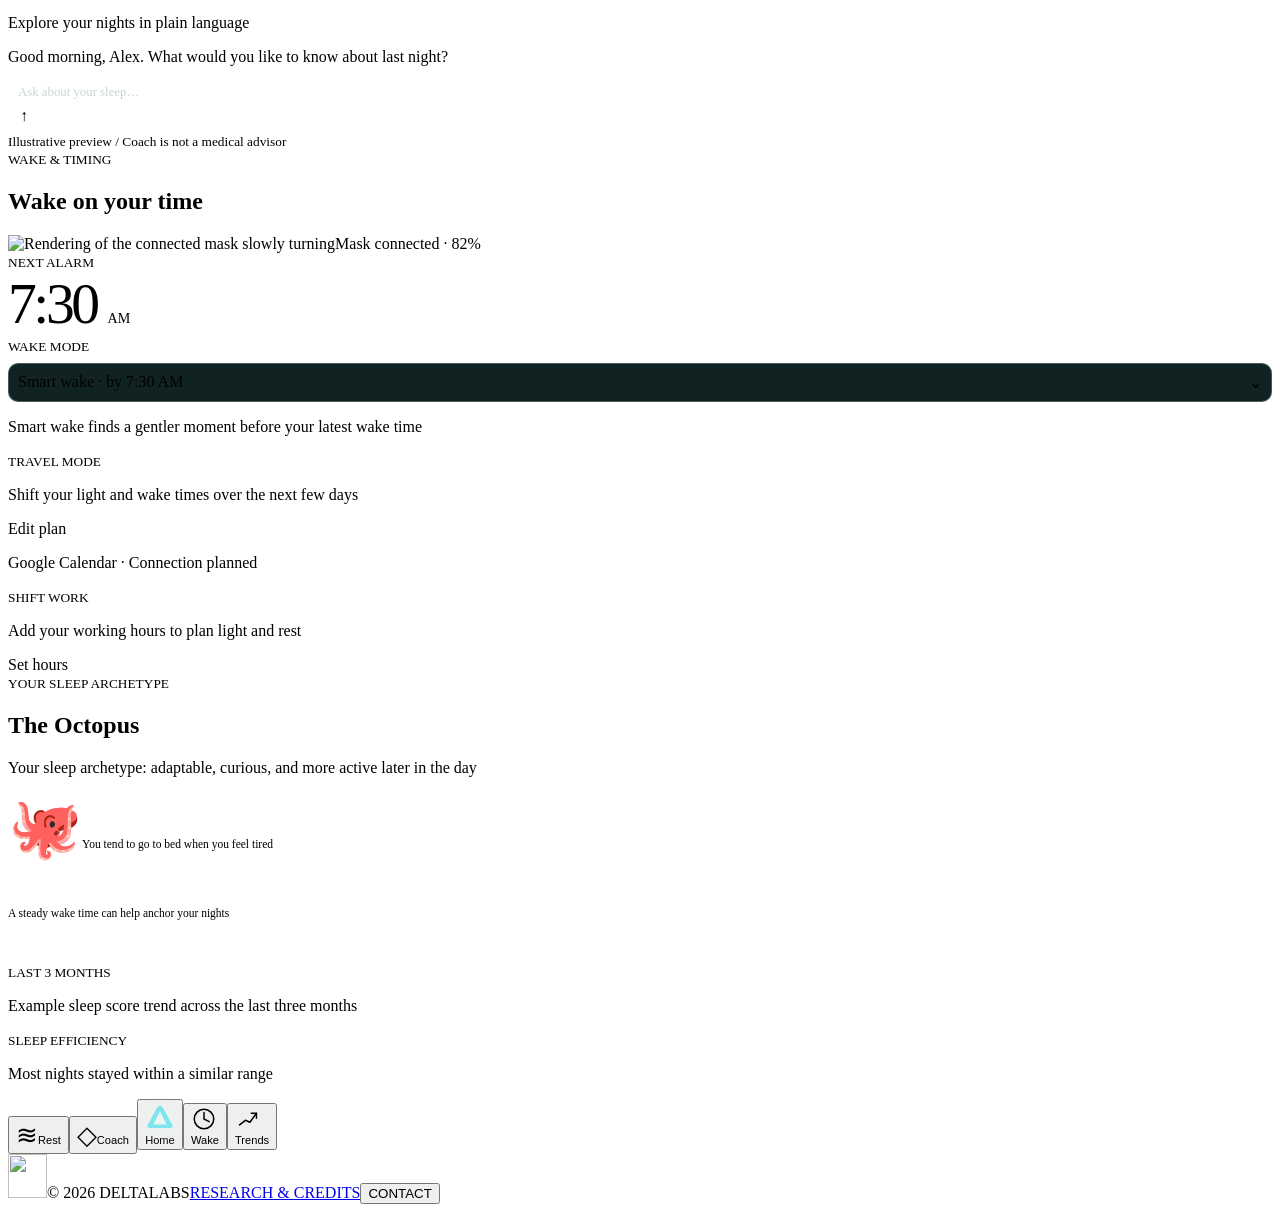
==== commit bd94c4ea: "Show corrected optical film on Features page" ====
--- a/features.html
+++ b/features.html
@@ -1,6 +1,6 @@
 <!DOCTYPE html>
 
-<html lang="en"><head><meta charset="utf-8"/><meta content="width=device-width,initial-scale=1" name="viewport"/><meta content="#000" name="theme-color"/><title>Explore the mask — DeltaLabs</title><meta content="Affordable smart sleep masks — sleep tracking, timed light and sound, and sleep education in one mask" name="description"/><link href="assets/mark.svg?v=8" rel="icon"/><link href="styles.css?v=8" rel="stylesheet"/><link href="v4.css?v=8" rel="stylesheet"/><link href="v5.css?v=8" rel="stylesheet"/><script defer="" src="config.js"></script><script defer="" src="app.js?v=8"></script><script type="importmap">{"imports":{"three":"./assets/vendor/three.module.js"}}</script><script src="features.js?v=29" type="module"></script><script defer src="sleep-data.js?v=1"></script><script defer src="model-network.js?v=11"></script><script defer src="app-preview.js?v=9"></script><link href="v6.css?v=8" rel="stylesheet"/><link href="v8.css?v=8" rel="stylesheet"/><link rel="stylesheet" href="v9.css?v=27"></head><body class="inner-page"><a class="skip" href="#main">Skip to content</a><header class="header"><a aria-label="DeltaLabs home" class="brand" href="./"><img alt="" height="58" src="assets/mark.svg?v=8" width="58"/><span>DELTALABS</span></a><nav aria-label="Main navigation" id="navigation"><a href="features.html?v=8">Features</a><a href="sleep.html">Why sleep</a><a href="about.html">Team</a></nav><a class="nav-cta" data-campaign="" href="./#launch">Pre-order now</a><button aria-controls="navigation" aria-expanded="false" aria-label="Open navigation" class="menu-toggle"><span></span><span></span></button></header><main id="main"><section class="explorer"><div class="explorer-heading"><p class="eyebrow">THE DELTALABS MASK</p><h1>Explore the mask</h1></div><div class="explorer-view"><div class="model-stage" id="model-stage"><img alt="The DeltaLabs mask" class="model-fallback" src="assets/assembly-poster.webp"/><p aria-live="polite" class="model-status" role="status">Loading the mask</p><video aria-label="Mask resting logo-side down with its sides folded up and a slow charging indicator" autoplay="" class="charging-scene cinematic" loop="" muted="" playsinline="" poster="assets/charging-rest.webp?v=14" preload="none"><source src="assets/charging-slow.mp4?v=14" type="video/mp4"/></video></div><section aria-live="polite" class="feature-description"><p class="eyebrow" id="part-kicker">TRACK / SLEEP / WAKE</p><h2 id="part-title">One mask</h2><p id="part-copy">Select a feature below</p><a href="sleep.html" id="part-science">Why it matters ↗</a></section></div><div class="explorer-controls"><div aria-label="Choose a mask feature" class="part-selector"><button aria-pressed="false" data-part="sensing">Tracking</button><button aria-pressed="false" data-part="light">Wake light</button><button aria-pressed="false" data-part="audio">Sound</button><button aria-pressed="false" data-part="comfort">Cushion</button><button aria-pressed="false" data-part="fit">Fit</button><button aria-pressed="false" data-part="power">Charging</button></div><p>DRAG TO ROTATE / SELECT A FEATURE</p></div><p class="feature-note">Design in development / Final product may differ</p></section><section class="sensor-film" aria-label="Optical sensor detail"><video autoplay loop muted playsinline preload="none" poster="assets/optical-board-poster.webp?v=27" aria-label="Concept rendering of discrete red and green sensor LEDs on the curved circuit board"><source src="assets/optical-board-slow.mp4?v=27" type="video/mp4"/></video><div><h2>Tracking from inside the mask</h2><p>EEG, eye movement, and optical signals from the side of your face</p></div></section><section class="model-lab" aria-labelledby="model-title"><div class="model-lab-head"><p class="eyebrow">INSIDE THE SLEEP MODEL</p><h2 id="model-title">From signals<br>to sleep stages</h2><p>Our prototype uses brainwaves and eye movements to estimate sleep stage every 30 seconds</p></div><div class="model-lab-grid"><div class="chip-film"><video autoplay muted loop playsinline preload="none" poster="assets/chip-routed-poster.webp?v=27" aria-label="Close rendering of the ESP32-S3 chip and mounted components"><source src="assets/chip-routed-slow.mp4?v=27" type="video/mp4"></video><div class="chip-caption">ESP32-S3 / PROCESSING ON THE MASK</div></div><div class="network-card" aria-label="Network flow of the prototype sleep staging model"><div class="flow-head"><div><p class="eyebrow">NETWORK FLOW</p><h3>One 30-second epoch, end to end</h3></div><div class="flow-result" aria-live="polite"><strong id="flow-stage">–</strong><div><span id="flow-name">Waiting for the first epoch</span><small id="flow-meta">&nbsp;</small></div></div></div><div class="flow-canvas"><canvas id="flow-canvas" role="img" aria-label="Thirty seconds of recorded brainwave and eye movement signal enter on the left, pass through four convolution layers, a feature layer with night context and an LSTM, and end at five sleep stage outputs with a probability for each. Dots light up with the model's real activations for the epoch shown."></canvas></div><p class="diagram-note">Real activations on a public sleep-lab night (Sleep-EDF) the model was not trained on / Each dot is one channel</p><div class="flow-foot"><div class="model-lab-number"><strong>26,693</strong><span>prototype parameters</span></div><a href="https://github.com/24mjihad/deltalabs-sleep/tree/CNNVISUALIZATION">See model code and test results ↗</a></div></div></div><p class="feature-note">Model results are from public sleep datasets / Performance in the finished mask has not been tested</p></section><section class="feature-app-embedded" id="companion-app"><div class="feature-app-head"><p class="eyebrow">THE COMPANION APP</p><h2>See the whole night<br>Then make a plan</h2><p>Explore the Home, Coach, Rest, Wake and Trends screens</p></div><section class="app-showcase" aria-label="Five screen app concept gallery"><div class="app-sidebar"><p class="eyebrow">FIVE PLACES TO START</p><h2 id="app-section-title">Your day starts here</h2><p id="app-section-copy">Your sleep score, a clearer picture of last night, and a plan for tonight</p><div class="app-gallery-controls" aria-label="Browse app screens"><button type="button" data-gallery-prev aria-label="Previous app screen">←</button><span id="app-gallery-count">01 / 05</span><button type="button" data-gallery-next aria-label="Next app screen">→</button></div><p class="app-disclaimer">Visual concept / Example data / The app is in development</p></div>
+<html lang="en"><head><meta charset="utf-8"/><meta content="width=device-width,initial-scale=1" name="viewport"/><meta content="#000" name="theme-color"/><title>Explore the mask — DeltaLabs</title><meta content="Affordable smart sleep masks — sleep tracking, timed light and sound, and sleep education in one mask" name="description"/><link href="assets/mark.svg?v=8" rel="icon"/><link href="styles.css?v=8" rel="stylesheet"/><link href="v4.css?v=8" rel="stylesheet"/><link href="v5.css?v=8" rel="stylesheet"/><script defer="" src="config.js"></script><script defer="" src="app.js?v=8"></script><script type="importmap">{"imports":{"three":"./assets/vendor/three.module.js"}}</script><script src="features.js?v=29" type="module"></script><script defer src="sleep-data.js?v=1"></script><script defer src="model-network.js?v=11"></script><script defer src="app-preview.js?v=9"></script><link href="v6.css?v=8" rel="stylesheet"/><link href="v8.css?v=8" rel="stylesheet"/><link rel="stylesheet" href="v9.css?v=27"></head><body class="inner-page"><a class="skip" href="#main">Skip to content</a><header class="header"><a aria-label="DeltaLabs home" class="brand" href="./"><img alt="" height="58" src="assets/mark.svg?v=8" width="58"/><span>DELTALABS</span></a><nav aria-label="Main navigation" id="navigation"><a href="features.html?v=8">Features</a><a href="sleep.html">Why sleep</a><a href="about.html">Team</a></nav><a class="nav-cta" data-campaign="" href="./#launch">Pre-order now</a><button aria-controls="navigation" aria-expanded="false" aria-label="Open navigation" class="menu-toggle"><span></span><span></span></button></header><main id="main"><section class="explorer"><div class="explorer-heading"><p class="eyebrow">THE DELTALABS MASK</p><h1>Explore the mask</h1></div><div class="explorer-view"><div class="model-stage" id="model-stage"><img alt="The DeltaLabs mask" class="model-fallback" src="assets/assembly-poster.webp"/><p aria-live="polite" class="model-status" role="status">Loading the mask</p><video aria-label="Mask resting logo-side down with its sides folded up and a slow charging indicator" autoplay="" class="charging-scene cinematic" loop="" muted="" playsinline="" poster="assets/charging-rest.webp?v=14" preload="none"><source src="assets/charging-slow.mp4?v=14" type="video/mp4"/></video></div><section aria-live="polite" class="feature-description"><p class="eyebrow" id="part-kicker">TRACK / SLEEP / WAKE</p><h2 id="part-title">One mask</h2><p id="part-copy">Select a feature below</p><a href="sleep.html" id="part-science">Why it matters ↗</a></section></div><div class="explorer-controls"><div aria-label="Choose a mask feature" class="part-selector"><button aria-pressed="false" data-part="sensing">Tracking</button><button aria-pressed="false" data-part="light">Wake light</button><button aria-pressed="false" data-part="audio">Sound</button><button aria-pressed="false" data-part="comfort">Cushion</button><button aria-pressed="false" data-part="fit">Fit</button><button aria-pressed="false" data-part="power">Charging</button></div><p>DRAG TO ROTATE / SELECT A FEATURE</p></div><p class="feature-note">Design in development / Final product may differ</p></section><section class="sensor-film" aria-label="Optical sensor detail"><video autoplay loop muted playsinline preload="none" poster="assets/optical-board-poster-v29.webp" aria-label="Concept rendering of discrete red and green sensor LEDs on the curved circuit board"><source src="assets/optical-board-v29.mp4" type="video/mp4"/></video><div><h2>Tracking from inside the mask</h2><p>EEG, eye movement, and optical signals from the side of your face</p></div></section><section class="model-lab" aria-labelledby="model-title"><div class="model-lab-head"><p class="eyebrow">INSIDE THE SLEEP MODEL</p><h2 id="model-title">From signals<br>to sleep stages</h2><p>Our prototype uses brainwaves and eye movements to estimate sleep stage every 30 seconds</p></div><div class="model-lab-grid"><div class="chip-film"><video autoplay muted loop playsinline preload="none" poster="assets/chip-routed-poster.webp?v=27" aria-label="Close rendering of the ESP32-S3 chip and mounted components"><source src="assets/chip-routed-slow.mp4?v=27" type="video/mp4"></video><div class="chip-caption">ESP32-S3 / PROCESSING ON THE MASK</div></div><div class="network-card" aria-label="Network flow of the prototype sleep staging model"><div class="flow-head"><div><p class="eyebrow">NETWORK FLOW</p><h3>One 30-second epoch, end to end</h3></div><div class="flow-result" aria-live="polite"><strong id="flow-stage">–</strong><div><span id="flow-name">Waiting for the first epoch</span><small id="flow-meta">&nbsp;</small></div></div></div><div class="flow-canvas"><canvas id="flow-canvas" role="img" aria-label="Thirty seconds of recorded brainwave and eye movement signal enter on the left, pass through four convolution layers, a feature layer with night context and an LSTM, and end at five sleep stage outputs with a probability for each. Dots light up with the model's real activations for the epoch shown."></canvas></div><p class="diagram-note">Real activations on a public sleep-lab night (Sleep-EDF) the model was not trained on / Each dot is one channel</p><div class="flow-foot"><div class="model-lab-number"><strong>26,693</strong><span>prototype parameters</span></div><a href="https://github.com/24mjihad/deltalabs-sleep/tree/CNNVISUALIZATION">See model code and test results ↗</a></div></div></div><p class="feature-note">Model results are from public sleep datasets / Performance in the finished mask has not been tested</p></section><section class="feature-app-embedded" id="companion-app"><div class="feature-app-head"><p class="eyebrow">THE COMPANION APP</p><h2>See the whole night<br>Then make a plan</h2><p>Explore the Home, Coach, Rest, Wake and Trends screens</p></div><section class="app-showcase" aria-label="Five screen app concept gallery"><div class="app-sidebar"><p class="eyebrow">FIVE PLACES TO START</p><h2 id="app-section-title">Your day starts here</h2><p id="app-section-copy">Your sleep score, a clearer picture of last night, and a plan for tonight</p><div class="app-gallery-controls" aria-label="Browse app screens"><button type="button" data-gallery-prev aria-label="Previous app screen">←</button><span id="app-gallery-count">01 / 05</span><button type="button" data-gallery-next aria-label="Next app screen">→</button></div><p class="app-disclaimer">Visual concept / Example data / The app is in development</p></div>
 <div class="phone"><div class="phone-screen phase-morning" id="phone-screen"><div class="landscape" aria-hidden="true"></div><div class="phone-content"><div class="phone-top"><span class="icon-button" aria-hidden="true">⚙</span><span class="phone-time" id="phone-time">09:41</span><div class="battery-mask" aria-label="Mask battery 82 percent"><svg viewBox="0 0 92 36" role="img" aria-hidden="true"><defs><clipPath id="mask-battery-clip"><path d="M6 7 Q18 3 35 4 Q46 5 57 4 Q74 3 86 7 Q90 10 87 17 L83 27 Q68 32 56 27 Q51 23 46 23 Q41 23 36 27 Q24 32 9 27 L5 17 Q2 10 6 7Z"/></clipPath></defs><path d="M6 7 Q18 3 35 4 Q46 5 57 4 Q74 3 86 7 Q90 10 87 17 L83 27 Q68 32 56 27 Q51 23 46 23 Q41 23 36 27 Q24 32 9 27 L5 17 Q2 10 6 7Z" fill="#f9ffff25" stroke="#f5ffff" stroke-width="2"/><rect x="3" y="3" width="71" height="30" fill="#a9e5e4" clip-path="url(#mask-battery-clip)"/></svg><small>82%</small></div></div>
 <section class="app-panel active" data-panel="home"><div class="greeting"><span id="greeting">Good morning, Alex</span><small>Your internal clock <b id="internal-clock">08:42</b></small></div><div class="week-scores" aria-label="Recent sleep scores"></div><div class="sleep-score"><small>LAST NIGHT</small><strong>86</strong><span>Sleep score</span><div class="sleep-score-bar" aria-label="Sleep score 86 out of 100"><i></i></div></div><div class="scene-spacer"></div><div class="app-scroll"><h3>Today</h3><div class="metric-grid"><div class="metric-static"><b>91%</b><small>Sleep efficiency</small></div><div class="metric-static"><b>7h 42m</b><small>Time asleep</small></div><div class="metric-static"><b>1h 32m</b><small>Deep sleep</small></div><div class="metric-static"><b>1h 54m</b><small>REM sleep</small></div></div><div class="mini-card"><small>TONIGHT</small><p>Try getting morning light soon after you wake</p></div><div class="mini-card"><small>THE SLEEP FACT</small><p id="daily-fact"></p></div></div></section>
 <section class="app-panel" data-panel="mindful"><div class="panel-heading"><small>RESET & REST</small><h2>Make space to pause</h2></div><div class="mind-wave" aria-hidden="true"><span></span><span></span><span></span></div><div class="mini-card"><small>NAP MODE</small><h3>Take a short nap</h3><div class="duration-picks"><span>15 min</span><span class="selected">20 min</span><span>30 min</span></div><span class="app-primary">Start nap</span></div><div class="mini-card"><small>MINDFULNESS</small><h3>Take a breath</h3><p>A quiet moment with guided sound</p><span class="app-secondary">Begin session</span></div></section>
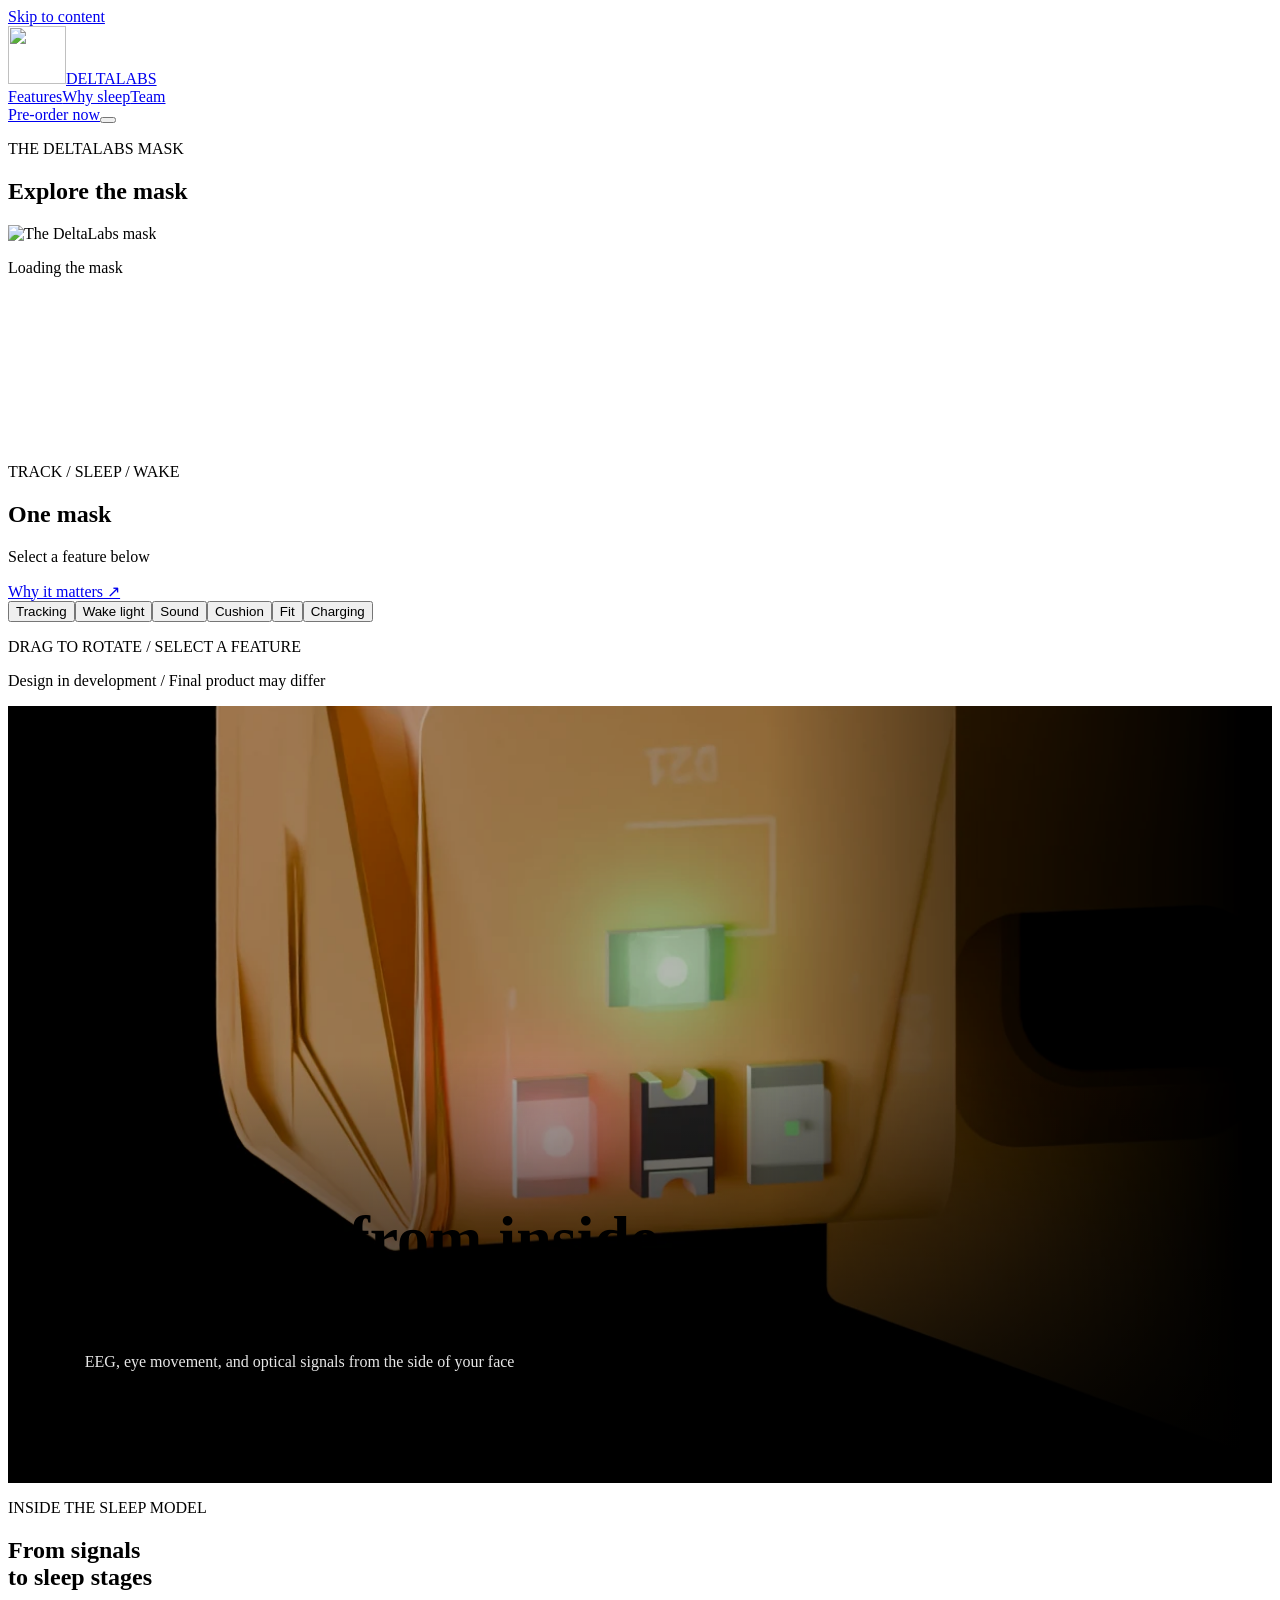
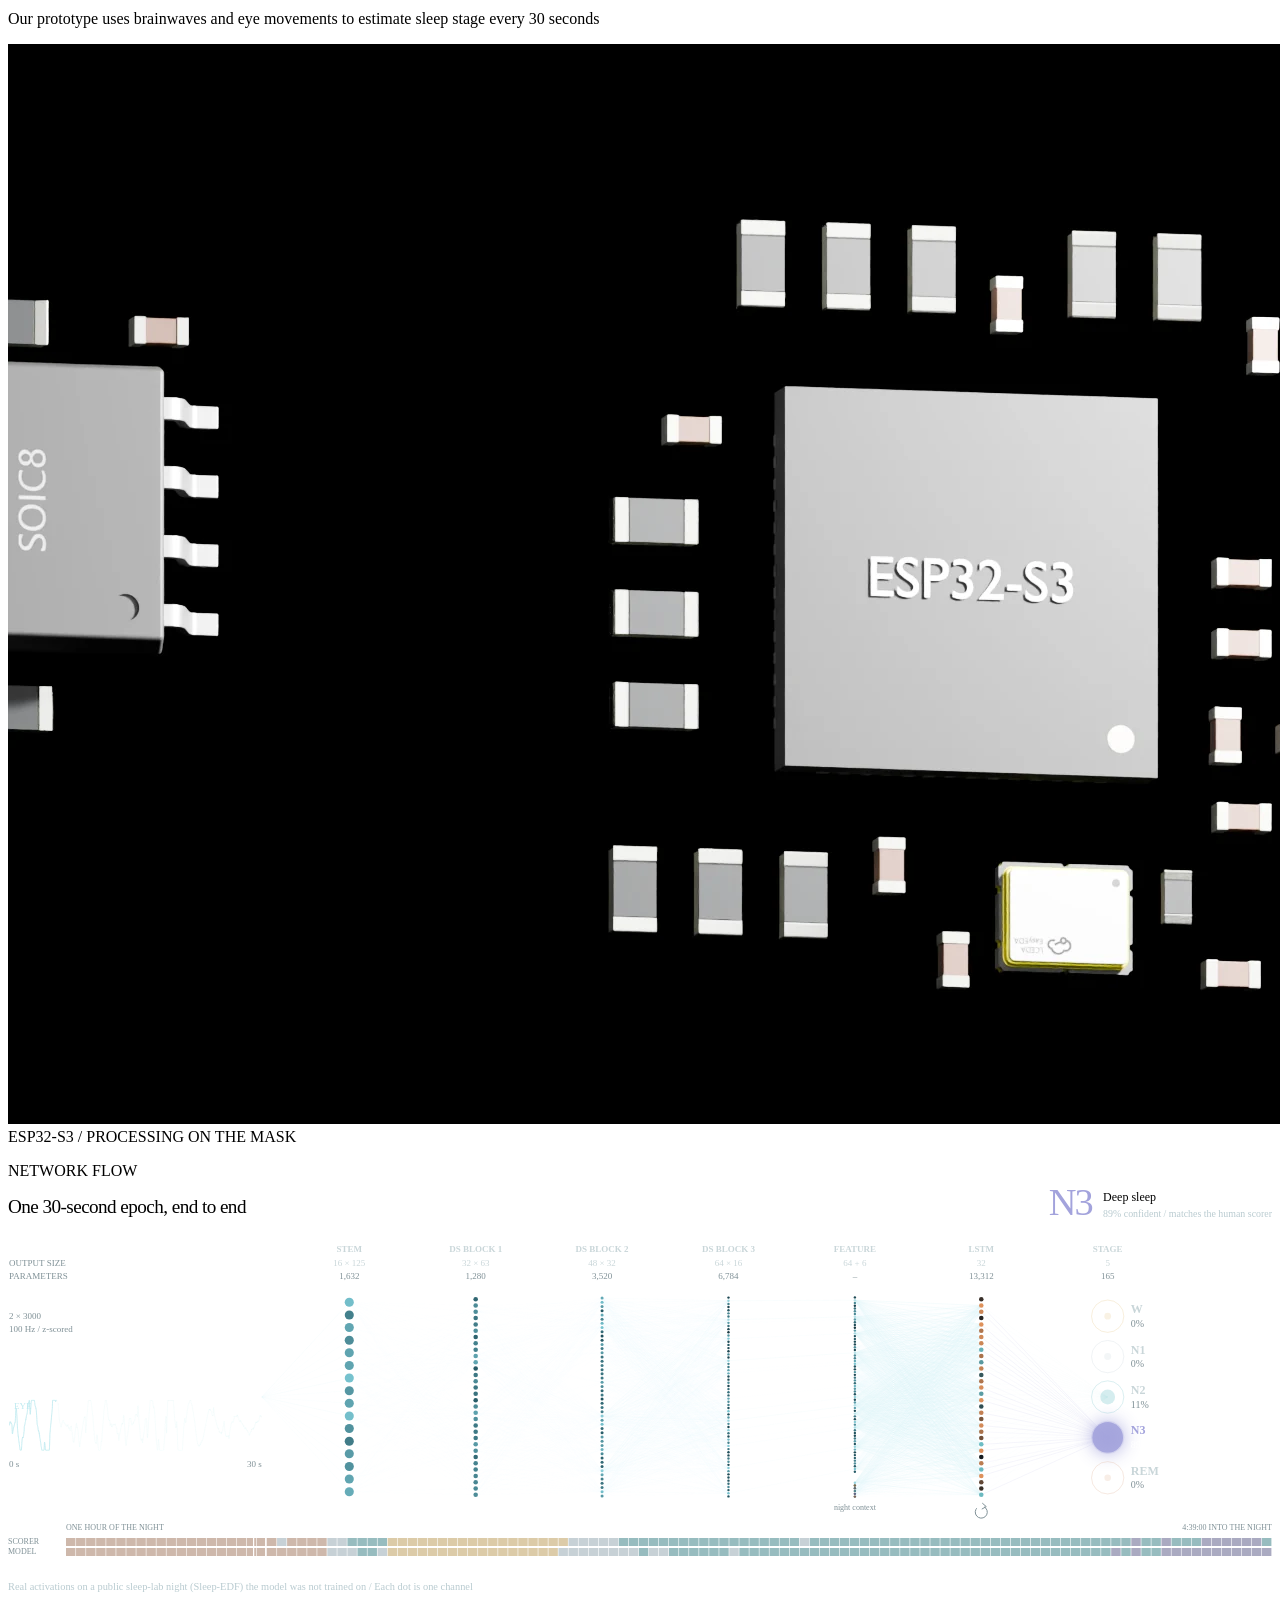
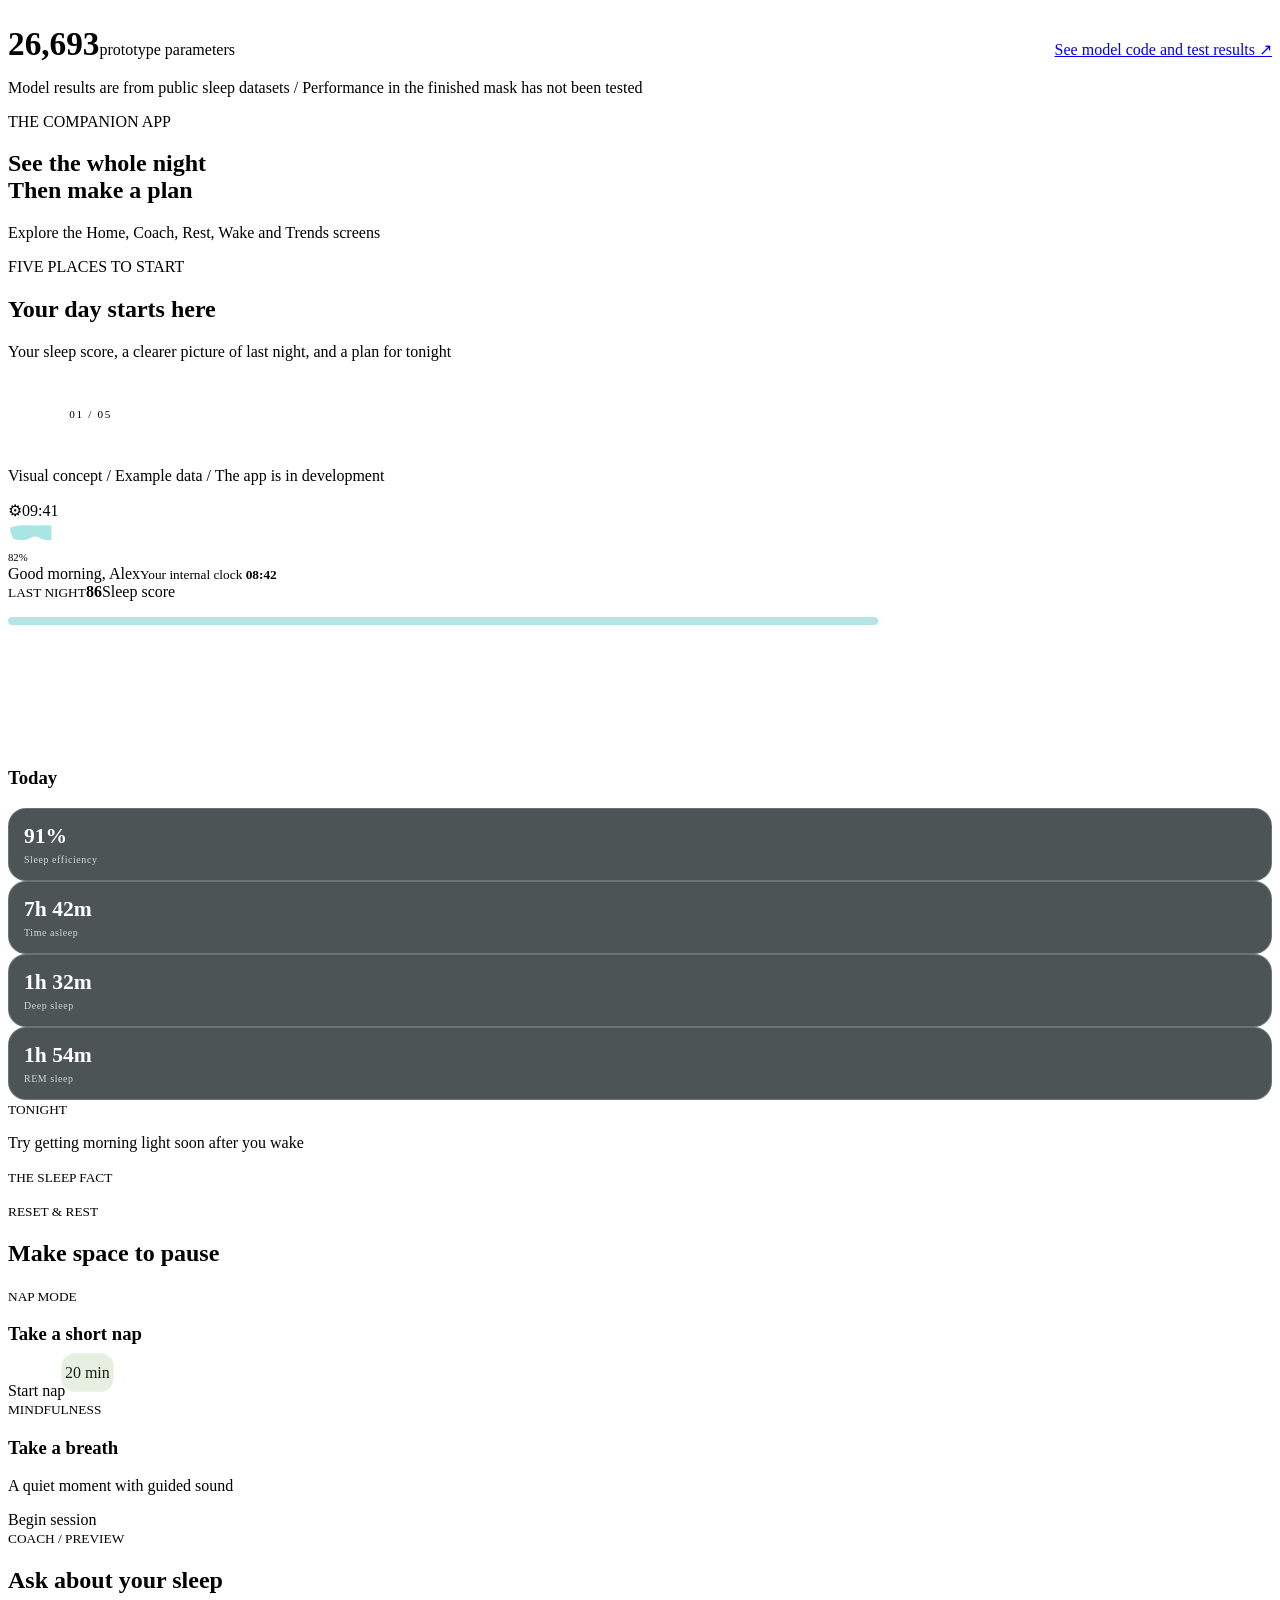
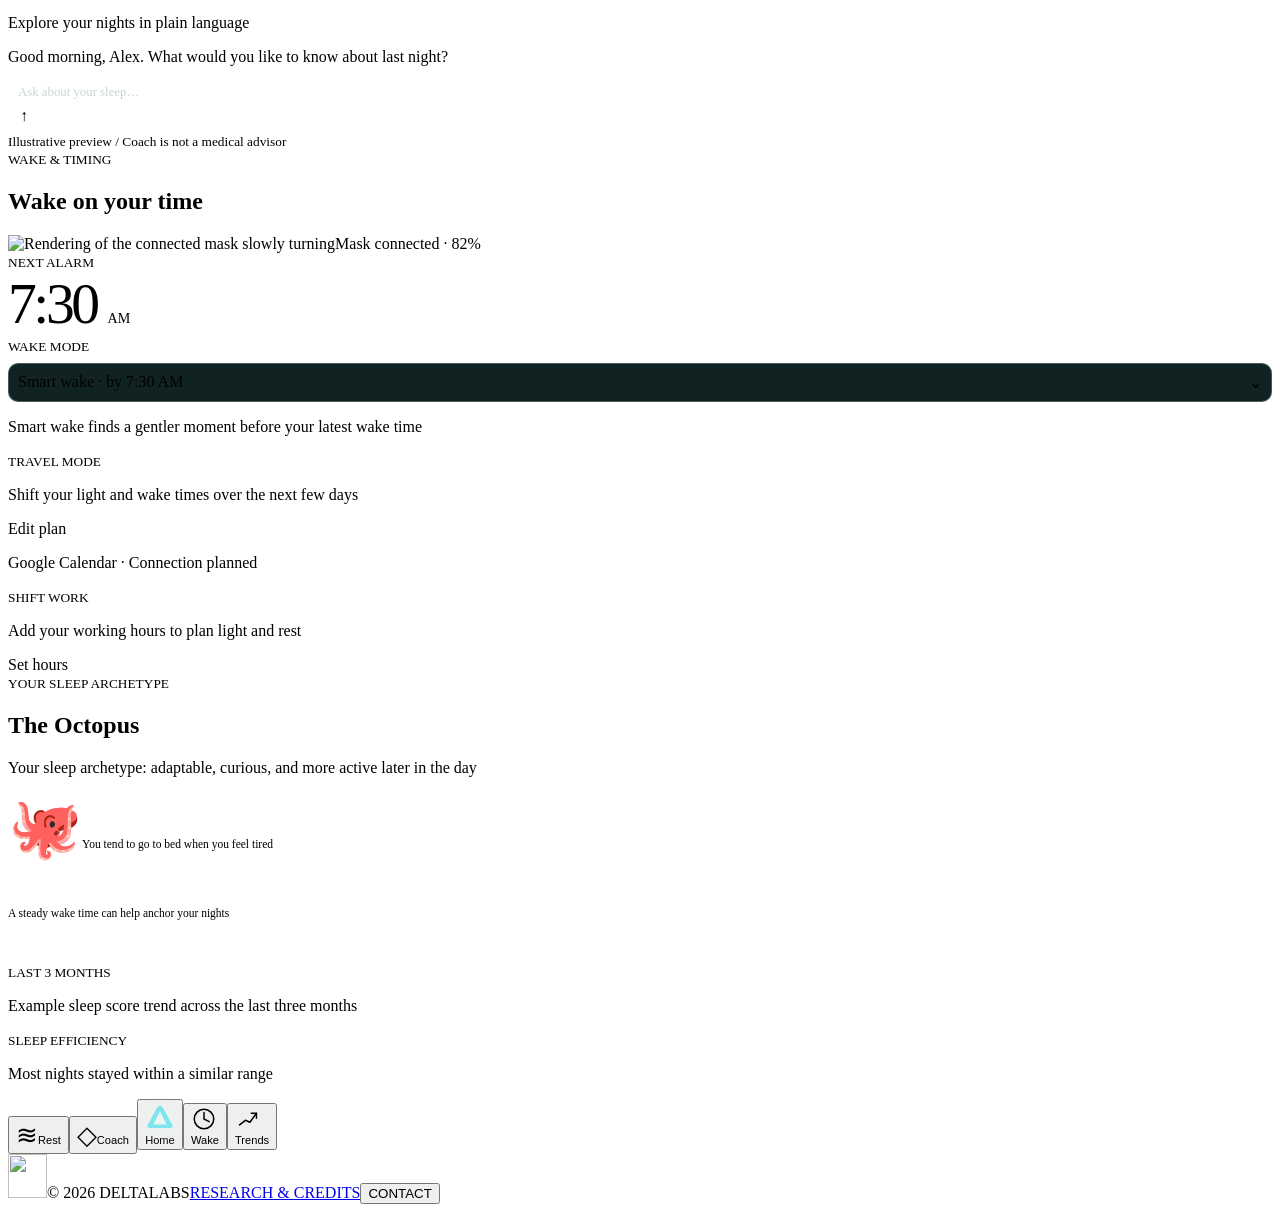
==== commit db3fa6d8: "Correct HR closeup to 0805 optical packages" ====
--- a/features.html
+++ b/features.html
@@ -1,6 +1,6 @@
 <!DOCTYPE html>
 
-<html lang="en"><head><meta charset="utf-8"/><meta content="width=device-width,initial-scale=1" name="viewport"/><meta content="#000" name="theme-color"/><title>Explore the mask — DeltaLabs</title><meta content="Affordable smart sleep masks — sleep tracking, timed light and sound, and sleep education in one mask" name="description"/><link href="assets/mark.svg?v=8" rel="icon"/><link href="styles.css?v=8" rel="stylesheet"/><link href="v4.css?v=8" rel="stylesheet"/><link href="v5.css?v=8" rel="stylesheet"/><script defer="" src="config.js"></script><script defer="" src="app.js?v=8"></script><script type="importmap">{"imports":{"three":"./assets/vendor/three.module.js"}}</script><script src="features.js?v=29" type="module"></script><script defer src="sleep-data.js?v=1"></script><script defer src="model-network.js?v=11"></script><script defer src="app-preview.js?v=9"></script><link href="v6.css?v=8" rel="stylesheet"/><link href="v8.css?v=8" rel="stylesheet"/><link rel="stylesheet" href="v9.css?v=27"></head><body class="inner-page"><a class="skip" href="#main">Skip to content</a><header class="header"><a aria-label="DeltaLabs home" class="brand" href="./"><img alt="" height="58" src="assets/mark.svg?v=8" width="58"/><span>DELTALABS</span></a><nav aria-label="Main navigation" id="navigation"><a href="features.html?v=8">Features</a><a href="sleep.html">Why sleep</a><a href="about.html">Team</a></nav><a class="nav-cta" data-campaign="" href="./#launch">Pre-order now</a><button aria-controls="navigation" aria-expanded="false" aria-label="Open navigation" class="menu-toggle"><span></span><span></span></button></header><main id="main"><section class="explorer"><div class="explorer-heading"><p class="eyebrow">THE DELTALABS MASK</p><h1>Explore the mask</h1></div><div class="explorer-view"><div class="model-stage" id="model-stage"><img alt="The DeltaLabs mask" class="model-fallback" src="assets/assembly-poster.webp"/><p aria-live="polite" class="model-status" role="status">Loading the mask</p><video aria-label="Mask resting logo-side down with its sides folded up and a slow charging indicator" autoplay="" class="charging-scene cinematic" loop="" muted="" playsinline="" poster="assets/charging-rest.webp?v=14" preload="none"><source src="assets/charging-slow.mp4?v=14" type="video/mp4"/></video></div><section aria-live="polite" class="feature-description"><p class="eyebrow" id="part-kicker">TRACK / SLEEP / WAKE</p><h2 id="part-title">One mask</h2><p id="part-copy">Select a feature below</p><a href="sleep.html" id="part-science">Why it matters ↗</a></section></div><div class="explorer-controls"><div aria-label="Choose a mask feature" class="part-selector"><button aria-pressed="false" data-part="sensing">Tracking</button><button aria-pressed="false" data-part="light">Wake light</button><button aria-pressed="false" data-part="audio">Sound</button><button aria-pressed="false" data-part="comfort">Cushion</button><button aria-pressed="false" data-part="fit">Fit</button><button aria-pressed="false" data-part="power">Charging</button></div><p>DRAG TO ROTATE / SELECT A FEATURE</p></div><p class="feature-note">Design in development / Final product may differ</p></section><section class="sensor-film" aria-label="Optical sensor detail"><video autoplay loop muted playsinline preload="none" poster="assets/optical-board-poster-v29.webp" aria-label="Concept rendering of discrete red and green sensor LEDs on the curved circuit board"><source src="assets/optical-board-v29.mp4" type="video/mp4"/></video><div><h2>Tracking from inside the mask</h2><p>EEG, eye movement, and optical signals from the side of your face</p></div></section><section class="model-lab" aria-labelledby="model-title"><div class="model-lab-head"><p class="eyebrow">INSIDE THE SLEEP MODEL</p><h2 id="model-title">From signals<br>to sleep stages</h2><p>Our prototype uses brainwaves and eye movements to estimate sleep stage every 30 seconds</p></div><div class="model-lab-grid"><div class="chip-film"><video autoplay muted loop playsinline preload="none" poster="assets/chip-routed-poster.webp?v=27" aria-label="Close rendering of the ESP32-S3 chip and mounted components"><source src="assets/chip-routed-slow.mp4?v=27" type="video/mp4"></video><div class="chip-caption">ESP32-S3 / PROCESSING ON THE MASK</div></div><div class="network-card" aria-label="Network flow of the prototype sleep staging model"><div class="flow-head"><div><p class="eyebrow">NETWORK FLOW</p><h3>One 30-second epoch, end to end</h3></div><div class="flow-result" aria-live="polite"><strong id="flow-stage">–</strong><div><span id="flow-name">Waiting for the first epoch</span><small id="flow-meta">&nbsp;</small></div></div></div><div class="flow-canvas"><canvas id="flow-canvas" role="img" aria-label="Thirty seconds of recorded brainwave and eye movement signal enter on the left, pass through four convolution layers, a feature layer with night context and an LSTM, and end at five sleep stage outputs with a probability for each. Dots light up with the model's real activations for the epoch shown."></canvas></div><p class="diagram-note">Real activations on a public sleep-lab night (Sleep-EDF) the model was not trained on / Each dot is one channel</p><div class="flow-foot"><div class="model-lab-number"><strong>26,693</strong><span>prototype parameters</span></div><a href="https://github.com/24mjihad/deltalabs-sleep/tree/CNNVISUALIZATION">See model code and test results ↗</a></div></div></div><p class="feature-note">Model results are from public sleep datasets / Performance in the finished mask has not been tested</p></section><section class="feature-app-embedded" id="companion-app"><div class="feature-app-head"><p class="eyebrow">THE COMPANION APP</p><h2>See the whole night<br>Then make a plan</h2><p>Explore the Home, Coach, Rest, Wake and Trends screens</p></div><section class="app-showcase" aria-label="Five screen app concept gallery"><div class="app-sidebar"><p class="eyebrow">FIVE PLACES TO START</p><h2 id="app-section-title">Your day starts here</h2><p id="app-section-copy">Your sleep score, a clearer picture of last night, and a plan for tonight</p><div class="app-gallery-controls" aria-label="Browse app screens"><button type="button" data-gallery-prev aria-label="Previous app screen">←</button><span id="app-gallery-count">01 / 05</span><button type="button" data-gallery-next aria-label="Next app screen">→</button></div><p class="app-disclaimer">Visual concept / Example data / The app is in development</p></div>
+<html lang="en"><head><meta charset="utf-8"/><meta content="width=device-width,initial-scale=1" name="viewport"/><meta content="#000" name="theme-color"/><title>Explore the mask — DeltaLabs</title><meta content="Affordable smart sleep masks — sleep tracking, timed light and sound, and sleep education in one mask" name="description"/><link href="assets/mark.svg?v=8" rel="icon"/><link href="styles.css?v=8" rel="stylesheet"/><link href="v4.css?v=8" rel="stylesheet"/><link href="v5.css?v=8" rel="stylesheet"/><script defer="" src="config.js"></script><script defer="" src="app.js?v=8"></script><script type="importmap">{"imports":{"three":"./assets/vendor/three.module.js"}}</script><script src="features.js?v=29" type="module"></script><script defer src="sleep-data.js?v=1"></script><script defer src="model-network.js?v=11"></script><script defer src="app-preview.js?v=9"></script><link href="v6.css?v=8" rel="stylesheet"/><link href="v8.css?v=8" rel="stylesheet"/><link rel="stylesheet" href="v9.css?v=27"></head><body class="inner-page"><a class="skip" href="#main">Skip to content</a><header class="header"><a aria-label="DeltaLabs home" class="brand" href="./"><img alt="" height="58" src="assets/mark.svg?v=8" width="58"/><span>DELTALABS</span></a><nav aria-label="Main navigation" id="navigation"><a href="features.html?v=8">Features</a><a href="sleep.html">Why sleep</a><a href="about.html">Team</a></nav><a class="nav-cta" data-campaign="" href="./#launch">Pre-order now</a><button aria-controls="navigation" aria-expanded="false" aria-label="Open navigation" class="menu-toggle"><span></span><span></span></button></header><main id="main"><section class="explorer"><div class="explorer-heading"><p class="eyebrow">THE DELTALABS MASK</p><h1>Explore the mask</h1></div><div class="explorer-view"><div class="model-stage" id="model-stage"><img alt="The DeltaLabs mask" class="model-fallback" src="assets/assembly-poster.webp"/><p aria-live="polite" class="model-status" role="status">Loading the mask</p><video aria-label="Mask resting logo-side down with its sides folded up and a slow charging indicator" autoplay="" class="charging-scene cinematic" loop="" muted="" playsinline="" poster="assets/charging-rest.webp?v=14" preload="none"><source src="assets/charging-slow.mp4?v=14" type="video/mp4"/></video></div><section aria-live="polite" class="feature-description"><p class="eyebrow" id="part-kicker">TRACK / SLEEP / WAKE</p><h2 id="part-title">One mask</h2><p id="part-copy">Select a feature below</p><a href="sleep.html" id="part-science">Why it matters ↗</a></section></div><div class="explorer-controls"><div aria-label="Choose a mask feature" class="part-selector"><button aria-pressed="false" data-part="sensing">Tracking</button><button aria-pressed="false" data-part="light">Wake light</button><button aria-pressed="false" data-part="audio">Sound</button><button aria-pressed="false" data-part="comfort">Cushion</button><button aria-pressed="false" data-part="fit">Fit</button><button aria-pressed="false" data-part="power">Charging</button></div><p>DRAG TO ROTATE / SELECT A FEATURE</p></div><p class="feature-note">Design in development / Final product may differ</p></section><section class="sensor-film" aria-label="Optical sensor detail"><video autoplay loop muted playsinline preload="none" poster="assets/optical-board-poster-v30.webp" aria-label="Concept rendering of discrete red and green sensor LEDs on the curved circuit board"><source src="assets/optical-board-v30.mp4" type="video/mp4"/></video><div><h2>Tracking from inside the mask</h2><p>EEG, eye movement, and optical signals from the side of your face</p></div></section><section class="model-lab" aria-labelledby="model-title"><div class="model-lab-head"><p class="eyebrow">INSIDE THE SLEEP MODEL</p><h2 id="model-title">From signals<br>to sleep stages</h2><p>Our prototype uses brainwaves and eye movements to estimate sleep stage every 30 seconds</p></div><div class="model-lab-grid"><div class="chip-film"><video autoplay muted loop playsinline preload="none" poster="assets/chip-routed-poster.webp?v=27" aria-label="Close rendering of the ESP32-S3 chip and mounted components"><source src="assets/chip-routed-slow.mp4?v=27" type="video/mp4"></video><div class="chip-caption">ESP32-S3 / PROCESSING ON THE MASK</div></div><div class="network-card" aria-label="Network flow of the prototype sleep staging model"><div class="flow-head"><div><p class="eyebrow">NETWORK FLOW</p><h3>One 30-second epoch, end to end</h3></div><div class="flow-result" aria-live="polite"><strong id="flow-stage">–</strong><div><span id="flow-name">Waiting for the first epoch</span><small id="flow-meta">&nbsp;</small></div></div></div><div class="flow-canvas"><canvas id="flow-canvas" role="img" aria-label="Thirty seconds of recorded brainwave and eye movement signal enter on the left, pass through four convolution layers, a feature layer with night context and an LSTM, and end at five sleep stage outputs with a probability for each. Dots light up with the model's real activations for the epoch shown."></canvas></div><p class="diagram-note">Real activations on a public sleep-lab night (Sleep-EDF) the model was not trained on / Each dot is one channel</p><div class="flow-foot"><div class="model-lab-number"><strong>26,693</strong><span>prototype parameters</span></div><a href="https://github.com/24mjihad/deltalabs-sleep/tree/CNNVISUALIZATION">See model code and test results ↗</a></div></div></div><p class="feature-note">Model results are from public sleep datasets / Performance in the finished mask has not been tested</p></section><section class="feature-app-embedded" id="companion-app"><div class="feature-app-head"><p class="eyebrow">THE COMPANION APP</p><h2>See the whole night<br>Then make a plan</h2><p>Explore the Home, Coach, Rest, Wake and Trends screens</p></div><section class="app-showcase" aria-label="Five screen app concept gallery"><div class="app-sidebar"><p class="eyebrow">FIVE PLACES TO START</p><h2 id="app-section-title">Your day starts here</h2><p id="app-section-copy">Your sleep score, a clearer picture of last night, and a plan for tonight</p><div class="app-gallery-controls" aria-label="Browse app screens"><button type="button" data-gallery-prev aria-label="Previous app screen">←</button><span id="app-gallery-count">01 / 05</span><button type="button" data-gallery-next aria-label="Next app screen">→</button></div><p class="app-disclaimer">Visual concept / Example data / The app is in development</p></div>
 <div class="phone"><div class="phone-screen phase-morning" id="phone-screen"><div class="landscape" aria-hidden="true"></div><div class="phone-content"><div class="phone-top"><span class="icon-button" aria-hidden="true">⚙</span><span class="phone-time" id="phone-time">09:41</span><div class="battery-mask" aria-label="Mask battery 82 percent"><svg viewBox="0 0 92 36" role="img" aria-hidden="true"><defs><clipPath id="mask-battery-clip"><path d="M6 7 Q18 3 35 4 Q46 5 57 4 Q74 3 86 7 Q90 10 87 17 L83 27 Q68 32 56 27 Q51 23 46 23 Q41 23 36 27 Q24 32 9 27 L5 17 Q2 10 6 7Z"/></clipPath></defs><path d="M6 7 Q18 3 35 4 Q46 5 57 4 Q74 3 86 7 Q90 10 87 17 L83 27 Q68 32 56 27 Q51 23 46 23 Q41 23 36 27 Q24 32 9 27 L5 17 Q2 10 6 7Z" fill="#f9ffff25" stroke="#f5ffff" stroke-width="2"/><rect x="3" y="3" width="71" height="30" fill="#a9e5e4" clip-path="url(#mask-battery-clip)"/></svg><small>82%</small></div></div>
 <section class="app-panel active" data-panel="home"><div class="greeting"><span id="greeting">Good morning, Alex</span><small>Your internal clock <b id="internal-clock">08:42</b></small></div><div class="week-scores" aria-label="Recent sleep scores"></div><div class="sleep-score"><small>LAST NIGHT</small><strong>86</strong><span>Sleep score</span><div class="sleep-score-bar" aria-label="Sleep score 86 out of 100"><i></i></div></div><div class="scene-spacer"></div><div class="app-scroll"><h3>Today</h3><div class="metric-grid"><div class="metric-static"><b>91%</b><small>Sleep efficiency</small></div><div class="metric-static"><b>7h 42m</b><small>Time asleep</small></div><div class="metric-static"><b>1h 32m</b><small>Deep sleep</small></div><div class="metric-static"><b>1h 54m</b><small>REM sleep</small></div></div><div class="mini-card"><small>TONIGHT</small><p>Try getting morning light soon after you wake</p></div><div class="mini-card"><small>THE SLEEP FACT</small><p id="daily-fact"></p></div></div></section>
 <section class="app-panel" data-panel="mindful"><div class="panel-heading"><small>RESET & REST</small><h2>Make space to pause</h2></div><div class="mind-wave" aria-hidden="true"><span></span><span></span><span></span></div><div class="mini-card"><small>NAP MODE</small><h3>Take a short nap</h3><div class="duration-picks"><span>15 min</span><span class="selected">20 min</span><span>30 min</span></div><span class="app-primary">Start nap</span></div><div class="mini-card"><small>MINDFULNESS</small><h3>Take a breath</h3><p>A quiet moment with guided sound</p><span class="app-secondary">Begin session</span></div></section>
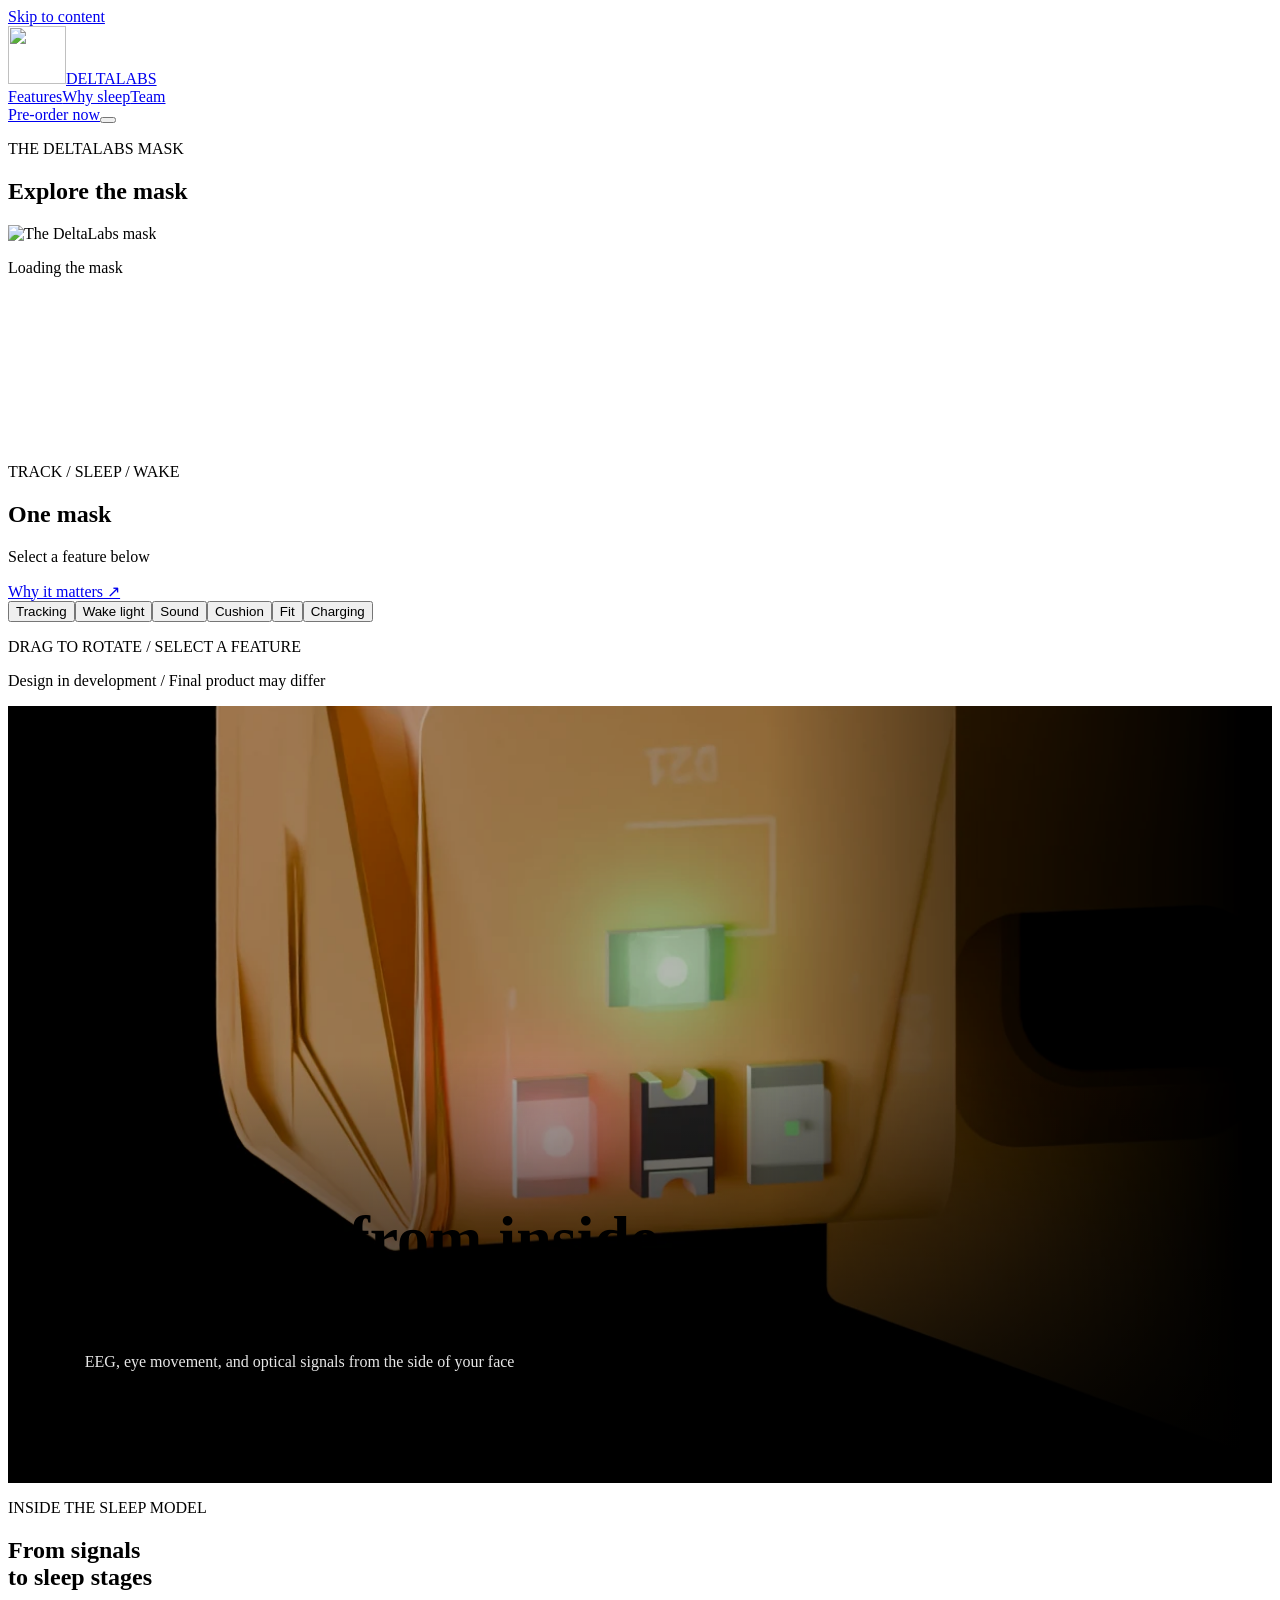
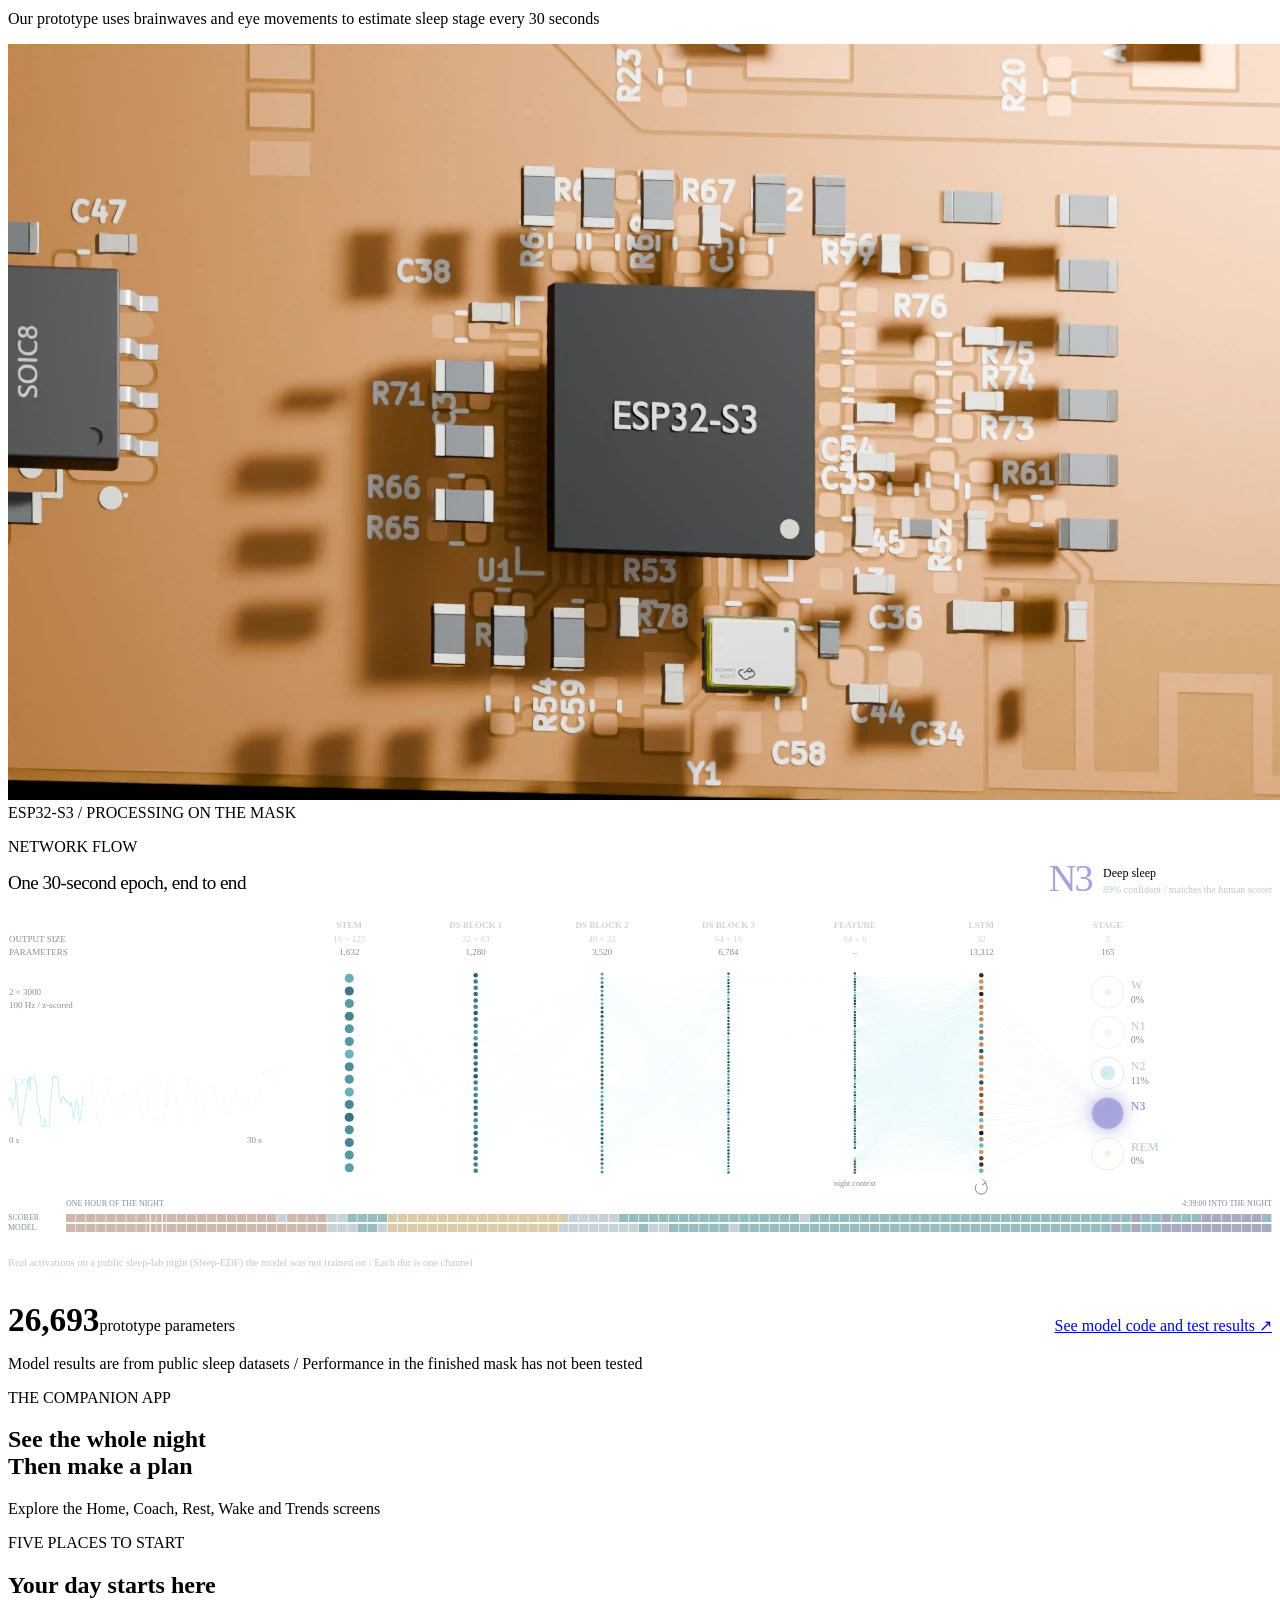
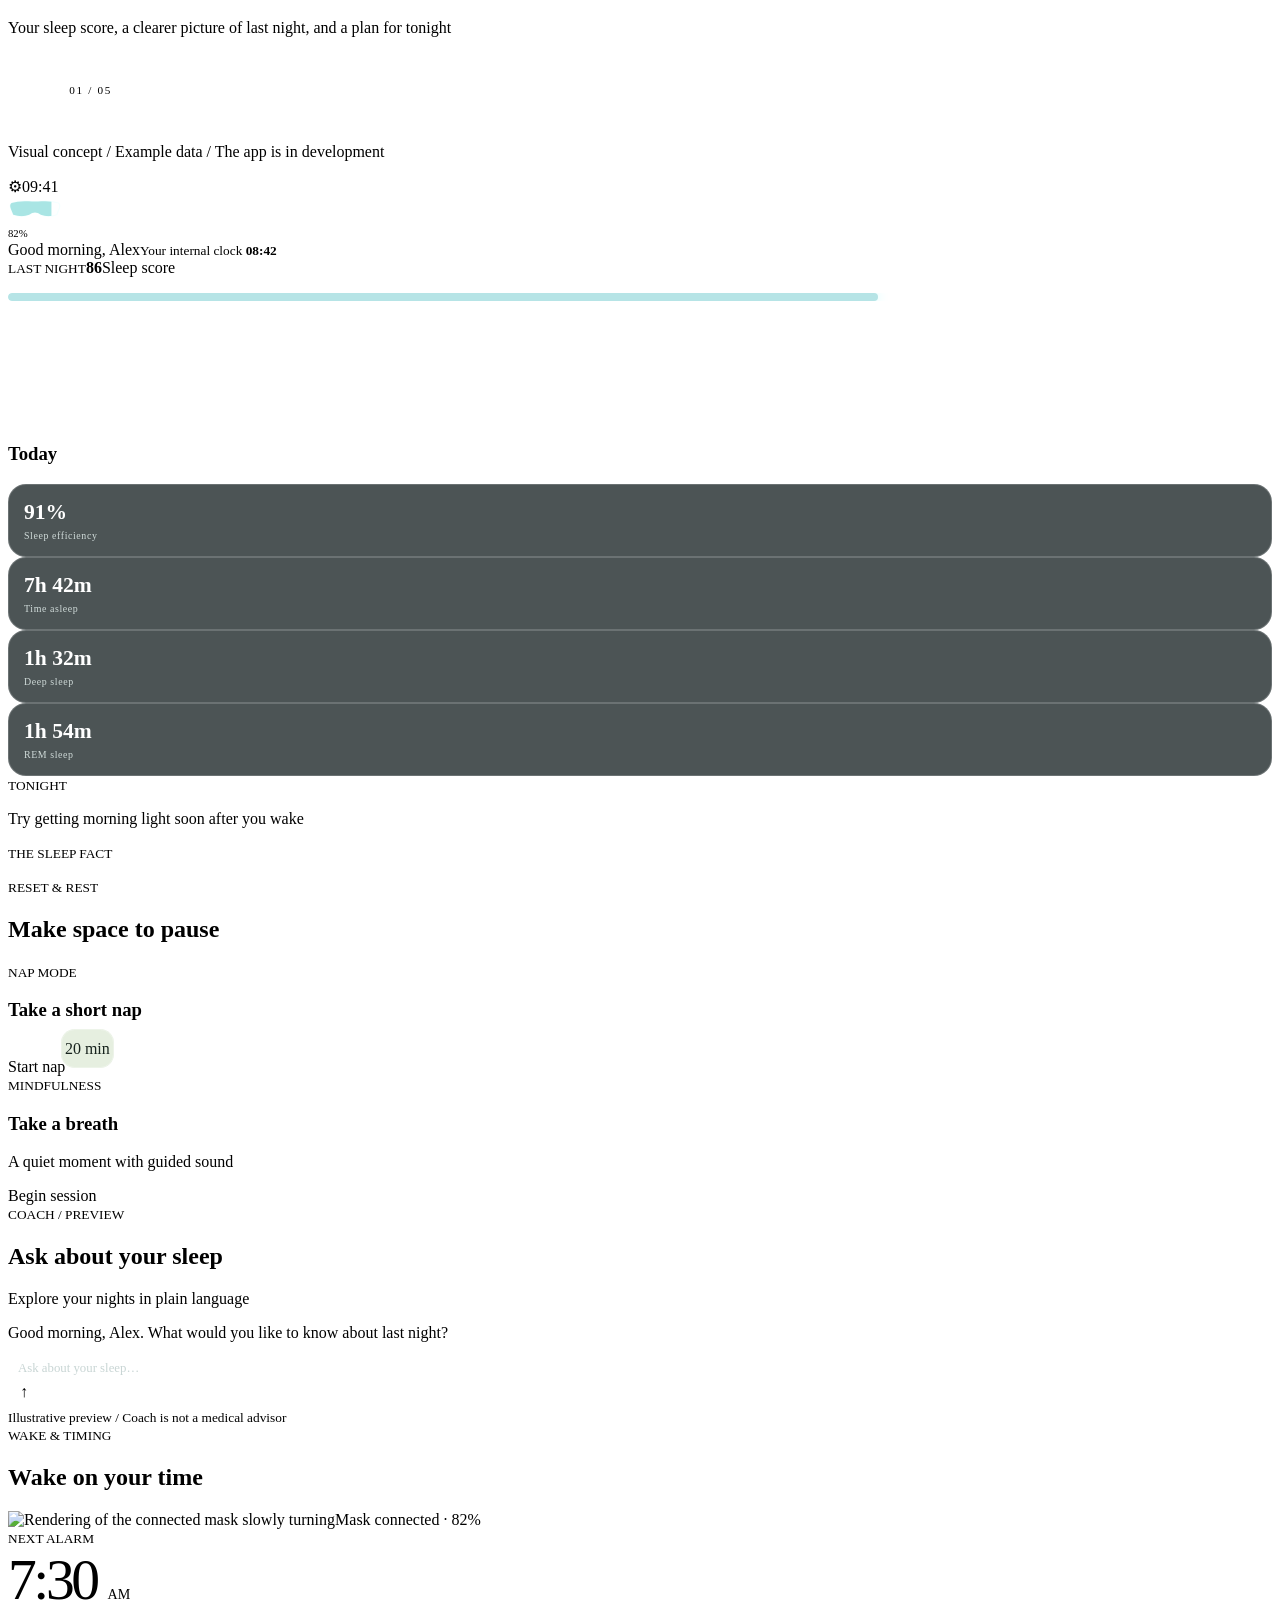
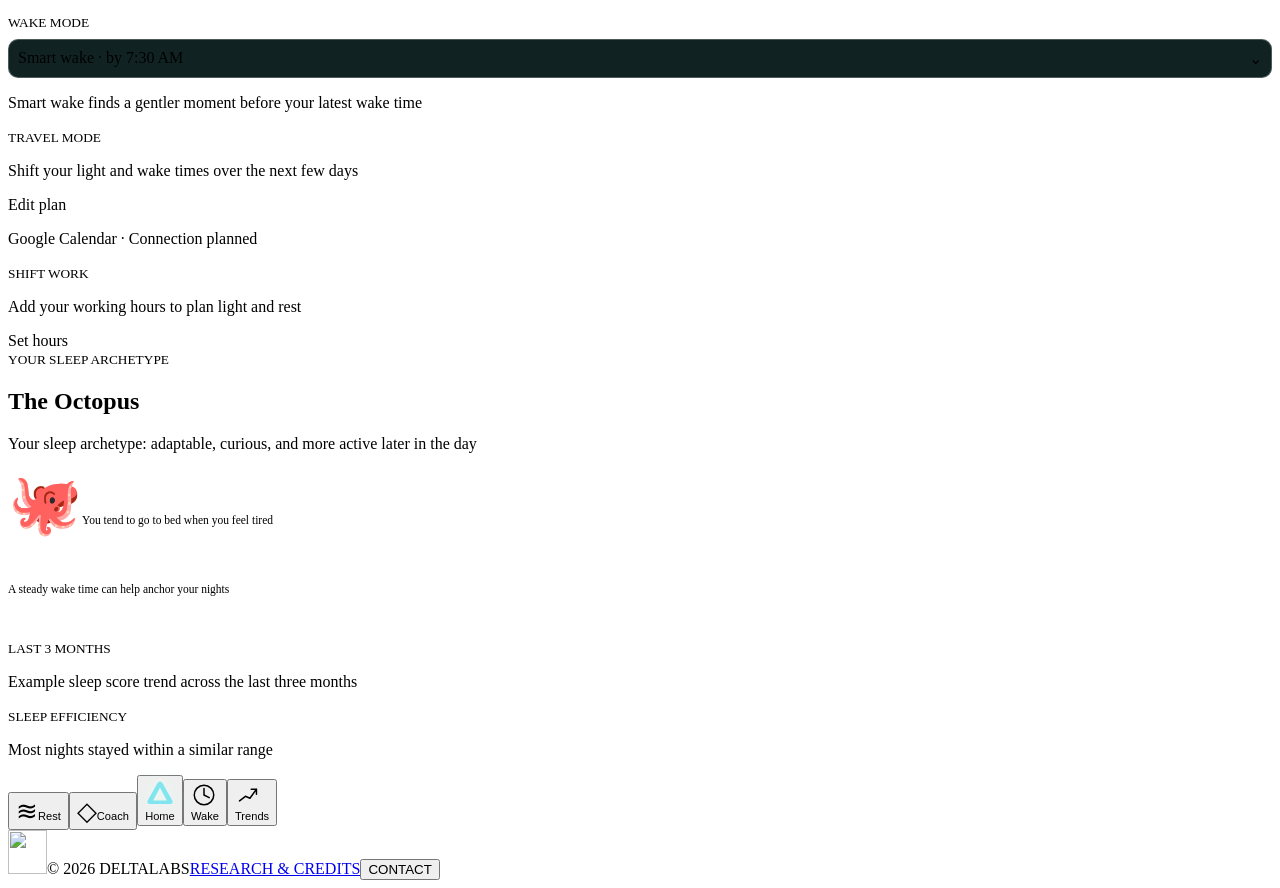
==== commit 21ac599f: "Use routed ESP32 film on Features page" ====
--- a/features.html
+++ b/features.html
@@ -1,6 +1,6 @@
 <!DOCTYPE html>
 
-<html lang="en"><head><meta charset="utf-8"/><meta content="width=device-width,initial-scale=1" name="viewport"/><meta content="#000" name="theme-color"/><title>Explore the mask — DeltaLabs</title><meta content="Affordable smart sleep masks — sleep tracking, timed light and sound, and sleep education in one mask" name="description"/><link href="assets/mark.svg?v=8" rel="icon"/><link href="styles.css?v=8" rel="stylesheet"/><link href="v4.css?v=8" rel="stylesheet"/><link href="v5.css?v=8" rel="stylesheet"/><script defer="" src="config.js"></script><script defer="" src="app.js?v=8"></script><script type="importmap">{"imports":{"three":"./assets/vendor/three.module.js"}}</script><script src="features.js?v=29" type="module"></script><script defer src="sleep-data.js?v=1"></script><script defer src="model-network.js?v=11"></script><script defer src="app-preview.js?v=9"></script><link href="v6.css?v=8" rel="stylesheet"/><link href="v8.css?v=8" rel="stylesheet"/><link rel="stylesheet" href="v9.css?v=27"></head><body class="inner-page"><a class="skip" href="#main">Skip to content</a><header class="header"><a aria-label="DeltaLabs home" class="brand" href="./"><img alt="" height="58" src="assets/mark.svg?v=8" width="58"/><span>DELTALABS</span></a><nav aria-label="Main navigation" id="navigation"><a href="features.html?v=8">Features</a><a href="sleep.html">Why sleep</a><a href="about.html">Team</a></nav><a class="nav-cta" data-campaign="" href="./#launch">Pre-order now</a><button aria-controls="navigation" aria-expanded="false" aria-label="Open navigation" class="menu-toggle"><span></span><span></span></button></header><main id="main"><section class="explorer"><div class="explorer-heading"><p class="eyebrow">THE DELTALABS MASK</p><h1>Explore the mask</h1></div><div class="explorer-view"><div class="model-stage" id="model-stage"><img alt="The DeltaLabs mask" class="model-fallback" src="assets/assembly-poster.webp"/><p aria-live="polite" class="model-status" role="status">Loading the mask</p><video aria-label="Mask resting logo-side down with its sides folded up and a slow charging indicator" autoplay="" class="charging-scene cinematic" loop="" muted="" playsinline="" poster="assets/charging-rest.webp?v=14" preload="none"><source src="assets/charging-slow.mp4?v=14" type="video/mp4"/></video></div><section aria-live="polite" class="feature-description"><p class="eyebrow" id="part-kicker">TRACK / SLEEP / WAKE</p><h2 id="part-title">One mask</h2><p id="part-copy">Select a feature below</p><a href="sleep.html" id="part-science">Why it matters ↗</a></section></div><div class="explorer-controls"><div aria-label="Choose a mask feature" class="part-selector"><button aria-pressed="false" data-part="sensing">Tracking</button><button aria-pressed="false" data-part="light">Wake light</button><button aria-pressed="false" data-part="audio">Sound</button><button aria-pressed="false" data-part="comfort">Cushion</button><button aria-pressed="false" data-part="fit">Fit</button><button aria-pressed="false" data-part="power">Charging</button></div><p>DRAG TO ROTATE / SELECT A FEATURE</p></div><p class="feature-note">Design in development / Final product may differ</p></section><section class="sensor-film" aria-label="Optical sensor detail"><video autoplay loop muted playsinline preload="none" poster="assets/optical-board-poster-v30.webp" aria-label="Concept rendering of discrete red and green sensor LEDs on the curved circuit board"><source src="assets/optical-board-v30.mp4" type="video/mp4"/></video><div><h2>Tracking from inside the mask</h2><p>EEG, eye movement, and optical signals from the side of your face</p></div></section><section class="model-lab" aria-labelledby="model-title"><div class="model-lab-head"><p class="eyebrow">INSIDE THE SLEEP MODEL</p><h2 id="model-title">From signals<br>to sleep stages</h2><p>Our prototype uses brainwaves and eye movements to estimate sleep stage every 30 seconds</p></div><div class="model-lab-grid"><div class="chip-film"><video autoplay muted loop playsinline preload="none" poster="assets/chip-routed-poster.webp?v=27" aria-label="Close rendering of the ESP32-S3 chip and mounted components"><source src="assets/chip-routed-slow.mp4?v=27" type="video/mp4"></video><div class="chip-caption">ESP32-S3 / PROCESSING ON THE MASK</div></div><div class="network-card" aria-label="Network flow of the prototype sleep staging model"><div class="flow-head"><div><p class="eyebrow">NETWORK FLOW</p><h3>One 30-second epoch, end to end</h3></div><div class="flow-result" aria-live="polite"><strong id="flow-stage">–</strong><div><span id="flow-name">Waiting for the first epoch</span><small id="flow-meta">&nbsp;</small></div></div></div><div class="flow-canvas"><canvas id="flow-canvas" role="img" aria-label="Thirty seconds of recorded brainwave and eye movement signal enter on the left, pass through four convolution layers, a feature layer with night context and an LSTM, and end at five sleep stage outputs with a probability for each. Dots light up with the model's real activations for the epoch shown."></canvas></div><p class="diagram-note">Real activations on a public sleep-lab night (Sleep-EDF) the model was not trained on / Each dot is one channel</p><div class="flow-foot"><div class="model-lab-number"><strong>26,693</strong><span>prototype parameters</span></div><a href="https://github.com/24mjihad/deltalabs-sleep/tree/CNNVISUALIZATION">See model code and test results ↗</a></div></div></div><p class="feature-note">Model results are from public sleep datasets / Performance in the finished mask has not been tested</p></section><section class="feature-app-embedded" id="companion-app"><div class="feature-app-head"><p class="eyebrow">THE COMPANION APP</p><h2>See the whole night<br>Then make a plan</h2><p>Explore the Home, Coach, Rest, Wake and Trends screens</p></div><section class="app-showcase" aria-label="Five screen app concept gallery"><div class="app-sidebar"><p class="eyebrow">FIVE PLACES TO START</p><h2 id="app-section-title">Your day starts here</h2><p id="app-section-copy">Your sleep score, a clearer picture of last night, and a plan for tonight</p><div class="app-gallery-controls" aria-label="Browse app screens"><button type="button" data-gallery-prev aria-label="Previous app screen">←</button><span id="app-gallery-count">01 / 05</span><button type="button" data-gallery-next aria-label="Next app screen">→</button></div><p class="app-disclaimer">Visual concept / Example data / The app is in development</p></div>
+<html lang="en"><head><meta charset="utf-8"/><meta content="width=device-width,initial-scale=1" name="viewport"/><meta content="#000" name="theme-color"/><title>Explore the mask — DeltaLabs</title><meta content="Affordable smart sleep masks — sleep tracking, timed light and sound, and sleep education in one mask" name="description"/><link href="assets/mark.svg?v=8" rel="icon"/><link href="styles.css?v=8" rel="stylesheet"/><link href="v4.css?v=8" rel="stylesheet"/><link href="v5.css?v=8" rel="stylesheet"/><script defer="" src="config.js"></script><script defer="" src="app.js?v=8"></script><script type="importmap">{"imports":{"three":"./assets/vendor/three.module.js"}}</script><script src="features.js?v=29" type="module"></script><script defer src="sleep-data.js?v=1"></script><script defer src="model-network.js?v=11"></script><script defer src="app-preview.js?v=9"></script><link href="v6.css?v=8" rel="stylesheet"/><link href="v8.css?v=8" rel="stylesheet"/><link rel="stylesheet" href="v9.css?v=27"></head><body class="inner-page"><a class="skip" href="#main">Skip to content</a><header class="header"><a aria-label="DeltaLabs home" class="brand" href="./"><img alt="" height="58" src="assets/mark.svg?v=8" width="58"/><span>DELTALABS</span></a><nav aria-label="Main navigation" id="navigation"><a href="features.html?v=8">Features</a><a href="sleep.html">Why sleep</a><a href="about.html">Team</a></nav><a class="nav-cta" data-campaign="" href="./#launch">Pre-order now</a><button aria-controls="navigation" aria-expanded="false" aria-label="Open navigation" class="menu-toggle"><span></span><span></span></button></header><main id="main"><section class="explorer"><div class="explorer-heading"><p class="eyebrow">THE DELTALABS MASK</p><h1>Explore the mask</h1></div><div class="explorer-view"><div class="model-stage" id="model-stage"><img alt="The DeltaLabs mask" class="model-fallback" src="assets/assembly-poster.webp"/><p aria-live="polite" class="model-status" role="status">Loading the mask</p><video aria-label="Mask resting logo-side down with its sides folded up and a slow charging indicator" autoplay="" class="charging-scene cinematic" loop="" muted="" playsinline="" poster="assets/charging-rest.webp?v=14" preload="none"><source src="assets/charging-slow.mp4?v=14" type="video/mp4"/></video></div><section aria-live="polite" class="feature-description"><p class="eyebrow" id="part-kicker">TRACK / SLEEP / WAKE</p><h2 id="part-title">One mask</h2><p id="part-copy">Select a feature below</p><a href="sleep.html" id="part-science">Why it matters ↗</a></section></div><div class="explorer-controls"><div aria-label="Choose a mask feature" class="part-selector"><button aria-pressed="false" data-part="sensing">Tracking</button><button aria-pressed="false" data-part="light">Wake light</button><button aria-pressed="false" data-part="audio">Sound</button><button aria-pressed="false" data-part="comfort">Cushion</button><button aria-pressed="false" data-part="fit">Fit</button><button aria-pressed="false" data-part="power">Charging</button></div><p>DRAG TO ROTATE / SELECT A FEATURE</p></div><p class="feature-note">Design in development / Final product may differ</p></section><section class="sensor-film" aria-label="Optical sensor detail"><video autoplay loop muted playsinline preload="none" poster="assets/optical-board-poster-v30.webp" aria-label="Concept rendering of discrete red and green sensor LEDs on the curved circuit board"><source src="assets/optical-board-v30.mp4" type="video/mp4"/></video><div><h2>Tracking from inside the mask</h2><p>EEG, eye movement, and optical signals from the side of your face</p></div></section><section class="model-lab" aria-labelledby="model-title"><div class="model-lab-head"><p class="eyebrow">INSIDE THE SLEEP MODEL</p><h2 id="model-title">From signals<br>to sleep stages</h2><p>Our prototype uses brainwaves and eye movements to estimate sleep stage every 30 seconds</p></div><div class="model-lab-grid"><div class="chip-film"><video autoplay muted loop playsinline preload="none" poster="assets/chip-routed-poster-v30.webp" aria-label="Close rendering of the ESP32-S3 chip and mounted components"><source src="assets/chip-routed-v30.mp4" type="video/mp4"></video><div class="chip-caption">ESP32-S3 / PROCESSING ON THE MASK</div></div><div class="network-card" aria-label="Network flow of the prototype sleep staging model"><div class="flow-head"><div><p class="eyebrow">NETWORK FLOW</p><h3>One 30-second epoch, end to end</h3></div><div class="flow-result" aria-live="polite"><strong id="flow-stage">–</strong><div><span id="flow-name">Waiting for the first epoch</span><small id="flow-meta">&nbsp;</small></div></div></div><div class="flow-canvas"><canvas id="flow-canvas" role="img" aria-label="Thirty seconds of recorded brainwave and eye movement signal enter on the left, pass through four convolution layers, a feature layer with night context and an LSTM, and end at five sleep stage outputs with a probability for each. Dots light up with the model's real activations for the epoch shown."></canvas></div><p class="diagram-note">Real activations on a public sleep-lab night (Sleep-EDF) the model was not trained on / Each dot is one channel</p><div class="flow-foot"><div class="model-lab-number"><strong>26,693</strong><span>prototype parameters</span></div><a href="https://github.com/24mjihad/deltalabs-sleep/tree/CNNVISUALIZATION">See model code and test results ↗</a></div></div></div><p class="feature-note">Model results are from public sleep datasets / Performance in the finished mask has not been tested</p></section><section class="feature-app-embedded" id="companion-app"><div class="feature-app-head"><p class="eyebrow">THE COMPANION APP</p><h2>See the whole night<br>Then make a plan</h2><p>Explore the Home, Coach, Rest, Wake and Trends screens</p></div><section class="app-showcase" aria-label="Five screen app concept gallery"><div class="app-sidebar"><p class="eyebrow">FIVE PLACES TO START</p><h2 id="app-section-title">Your day starts here</h2><p id="app-section-copy">Your sleep score, a clearer picture of last night, and a plan for tonight</p><div class="app-gallery-controls" aria-label="Browse app screens"><button type="button" data-gallery-prev aria-label="Previous app screen">←</button><span id="app-gallery-count">01 / 05</span><button type="button" data-gallery-next aria-label="Next app screen">→</button></div><p class="app-disclaimer">Visual concept / Example data / The app is in development</p></div>
 <div class="phone"><div class="phone-screen phase-morning" id="phone-screen"><div class="landscape" aria-hidden="true"></div><div class="phone-content"><div class="phone-top"><span class="icon-button" aria-hidden="true">⚙</span><span class="phone-time" id="phone-time">09:41</span><div class="battery-mask" aria-label="Mask battery 82 percent"><svg viewBox="0 0 92 36" role="img" aria-hidden="true"><defs><clipPath id="mask-battery-clip"><path d="M6 7 Q18 3 35 4 Q46 5 57 4 Q74 3 86 7 Q90 10 87 17 L83 27 Q68 32 56 27 Q51 23 46 23 Q41 23 36 27 Q24 32 9 27 L5 17 Q2 10 6 7Z"/></clipPath></defs><path d="M6 7 Q18 3 35 4 Q46 5 57 4 Q74 3 86 7 Q90 10 87 17 L83 27 Q68 32 56 27 Q51 23 46 23 Q41 23 36 27 Q24 32 9 27 L5 17 Q2 10 6 7Z" fill="#f9ffff25" stroke="#f5ffff" stroke-width="2"/><rect x="3" y="3" width="71" height="30" fill="#a9e5e4" clip-path="url(#mask-battery-clip)"/></svg><small>82%</small></div></div>
 <section class="app-panel active" data-panel="home"><div class="greeting"><span id="greeting">Good morning, Alex</span><small>Your internal clock <b id="internal-clock">08:42</b></small></div><div class="week-scores" aria-label="Recent sleep scores"></div><div class="sleep-score"><small>LAST NIGHT</small><strong>86</strong><span>Sleep score</span><div class="sleep-score-bar" aria-label="Sleep score 86 out of 100"><i></i></div></div><div class="scene-spacer"></div><div class="app-scroll"><h3>Today</h3><div class="metric-grid"><div class="metric-static"><b>91%</b><small>Sleep efficiency</small></div><div class="metric-static"><b>7h 42m</b><small>Time asleep</small></div><div class="metric-static"><b>1h 32m</b><small>Deep sleep</small></div><div class="metric-static"><b>1h 54m</b><small>REM sleep</small></div></div><div class="mini-card"><small>TONIGHT</small><p>Try getting morning light soon after you wake</p></div><div class="mini-card"><small>THE SLEEP FACT</small><p id="daily-fact"></p></div></div></section>
 <section class="app-panel" data-panel="mindful"><div class="panel-heading"><small>RESET & REST</small><h2>Make space to pause</h2></div><div class="mind-wave" aria-hidden="true"><span></span><span></span><span></span></div><div class="mini-card"><small>NAP MODE</small><h3>Take a short nap</h3><div class="duration-picks"><span>15 min</span><span class="selected">20 min</span><span>30 min</span></div><span class="app-primary">Start nap</span></div><div class="mini-card"><small>MINDFULNESS</small><h3>Take a breath</h3><p>A quiet moment with guided sound</p><span class="app-secondary">Begin session</span></div></section>
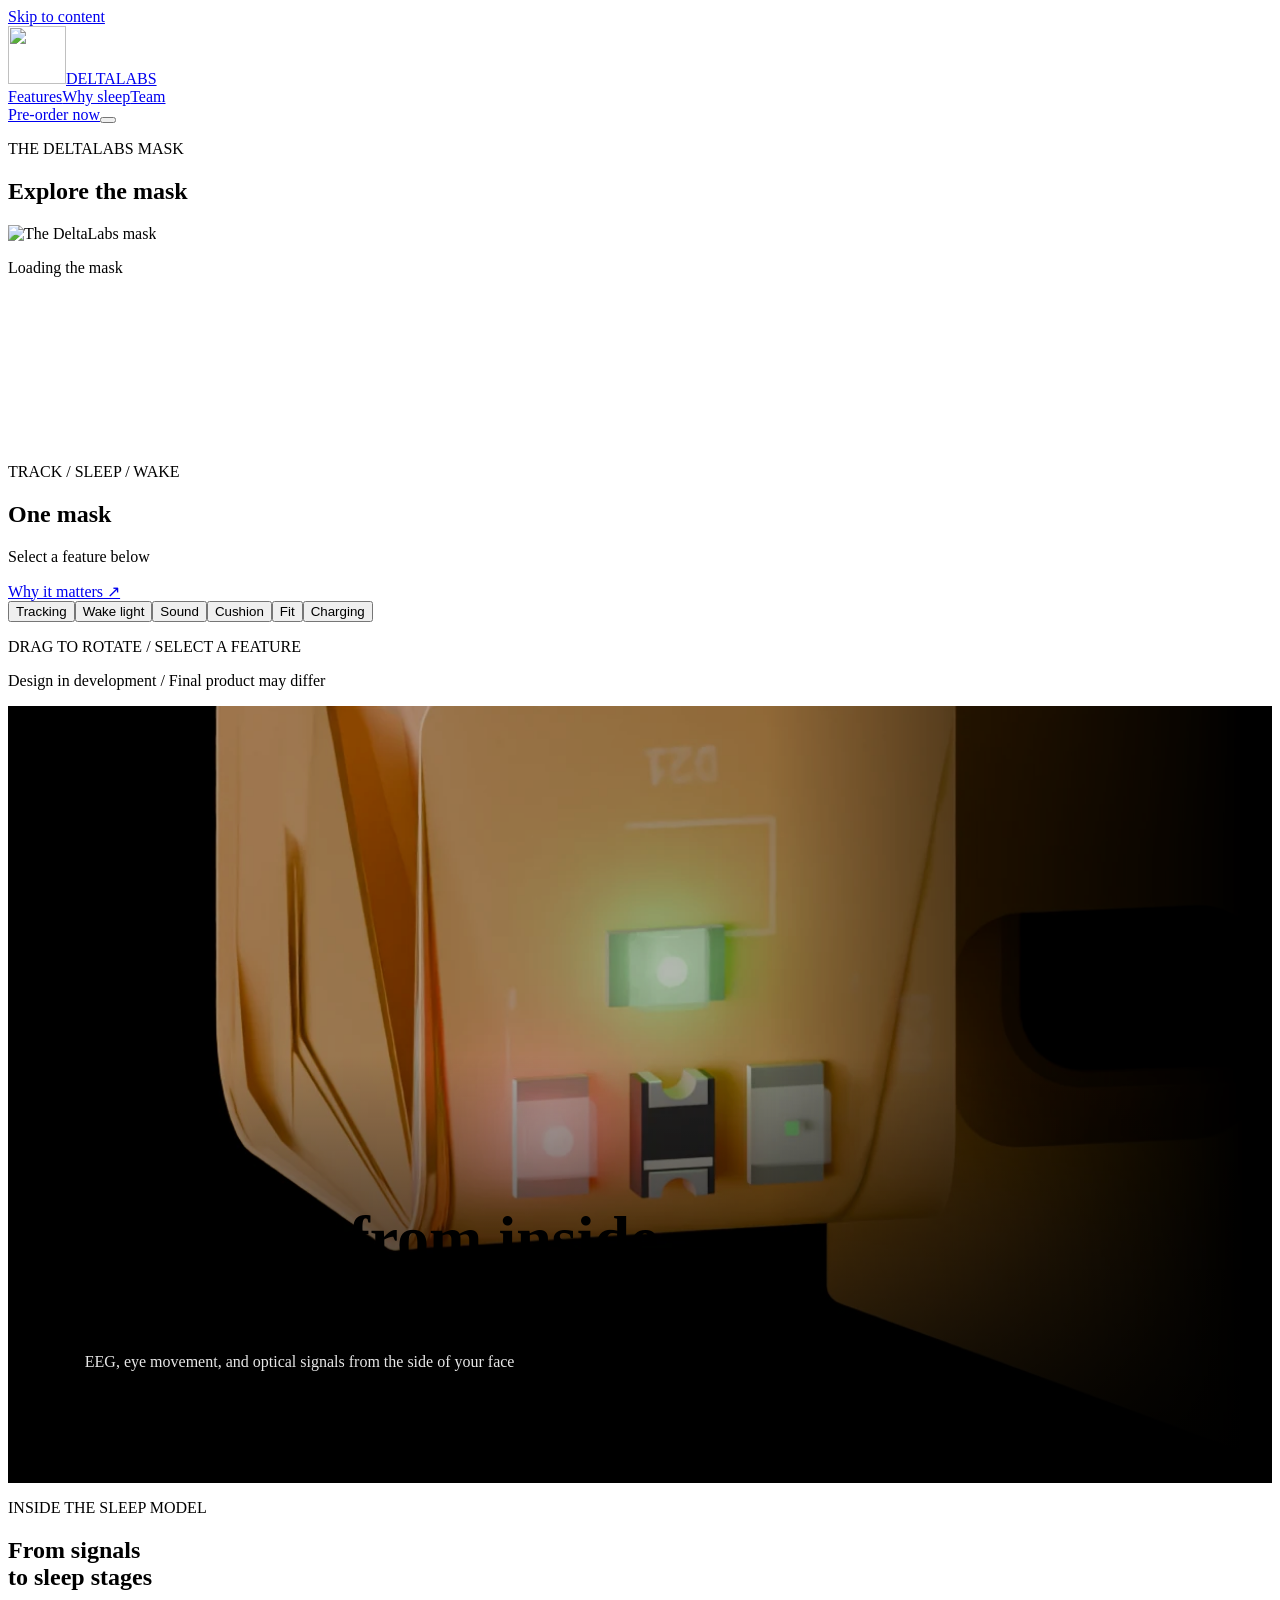
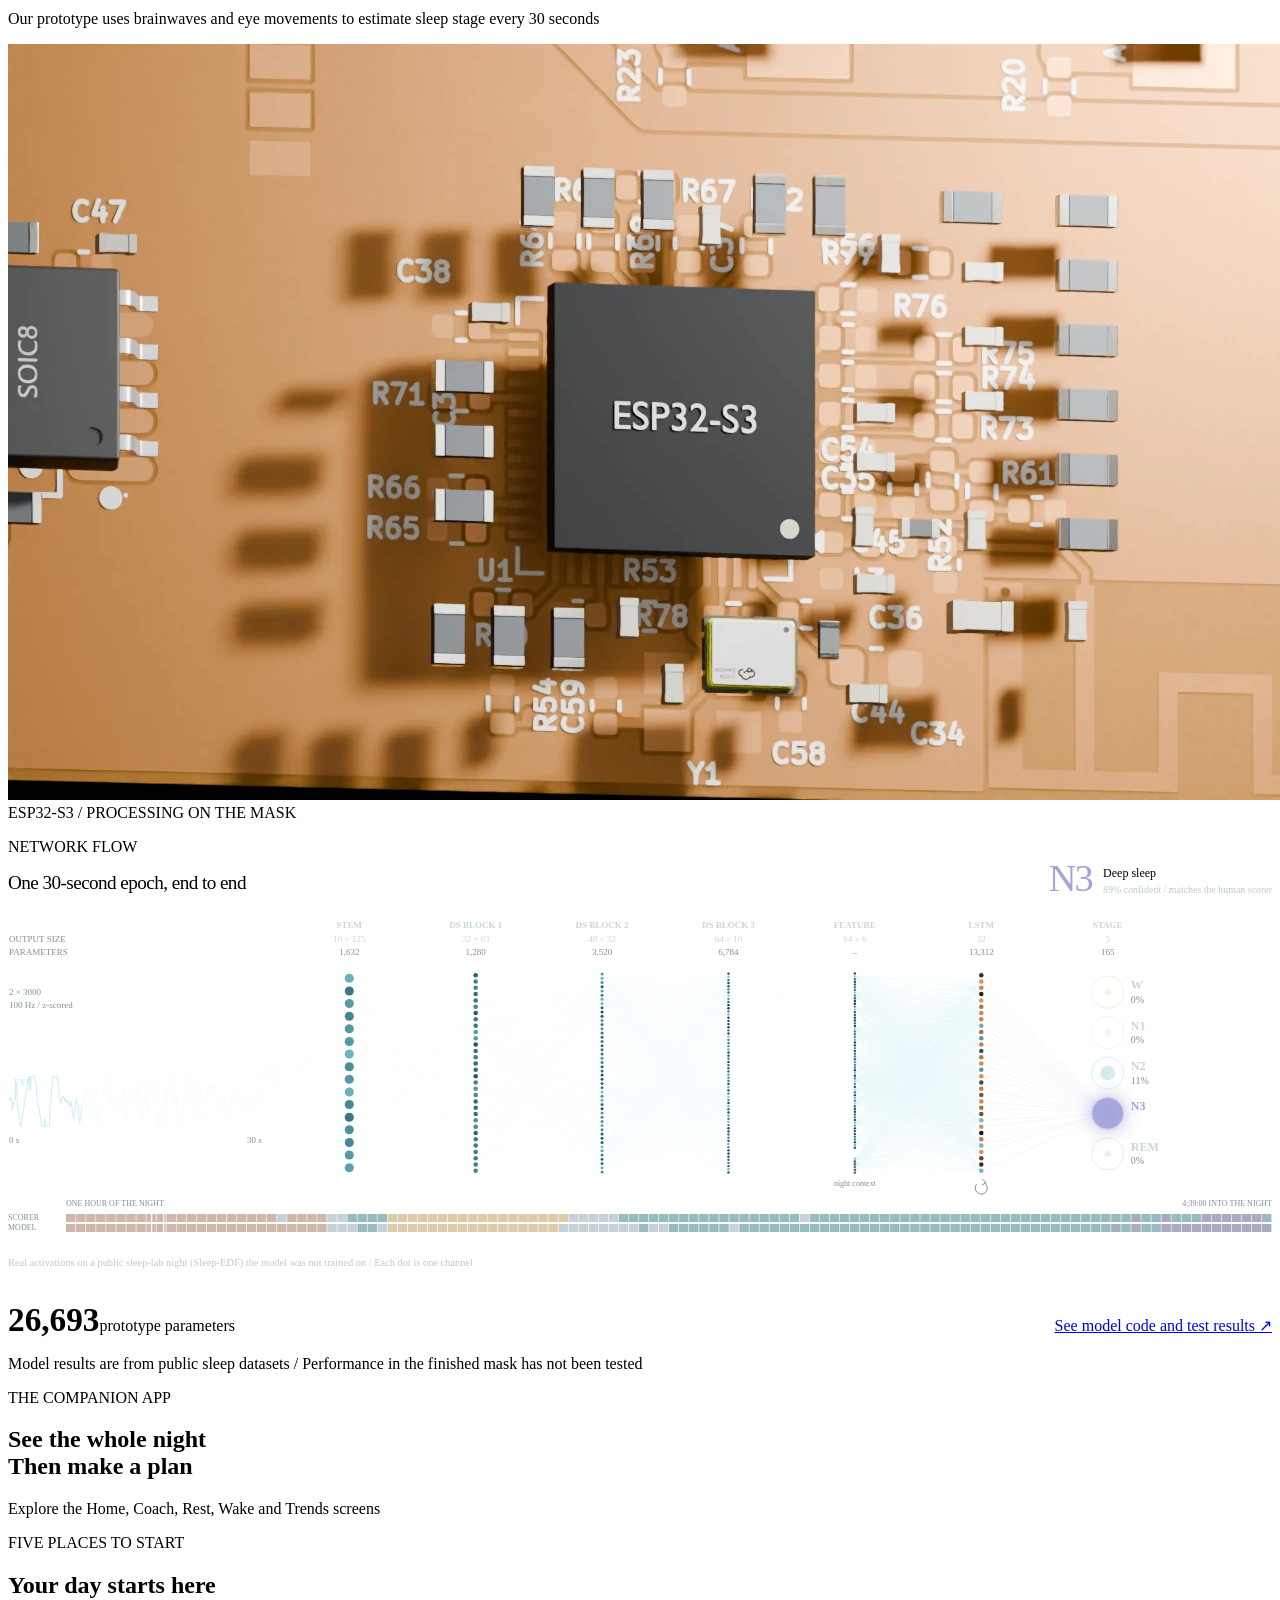
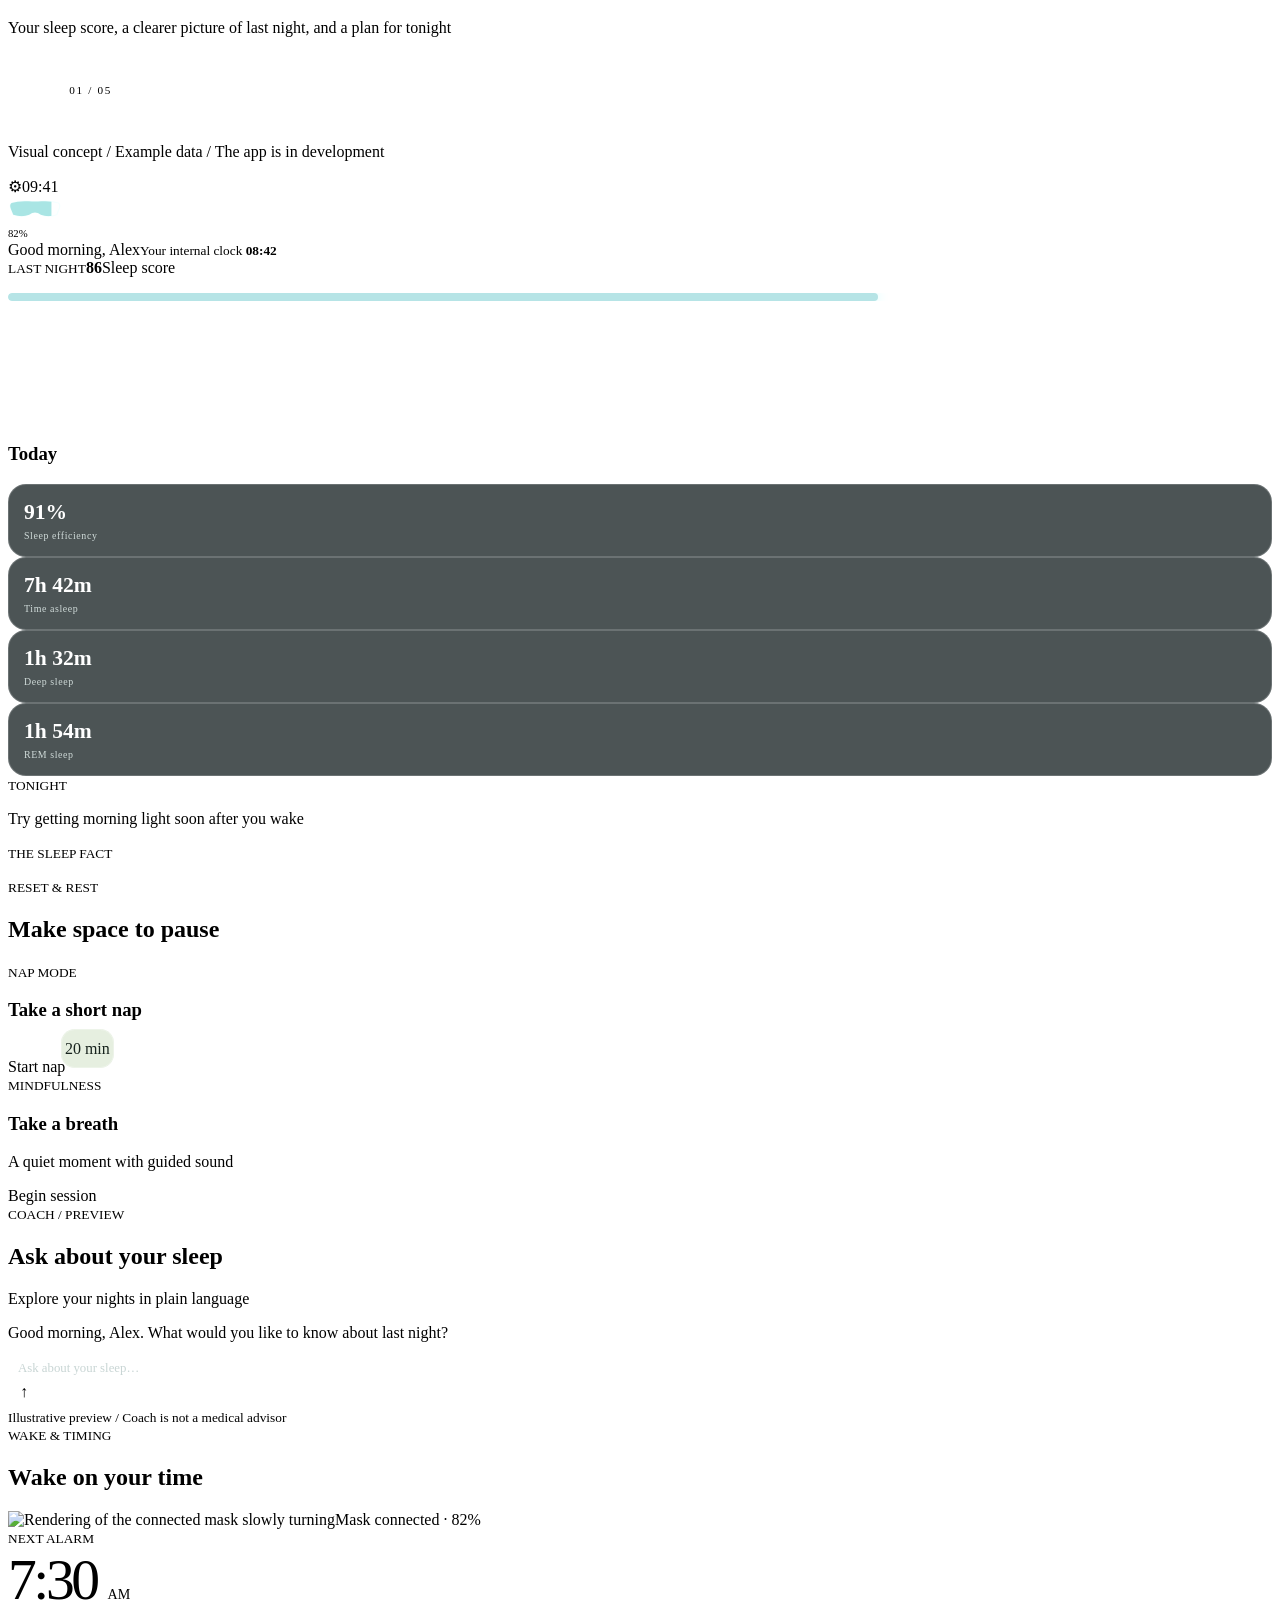
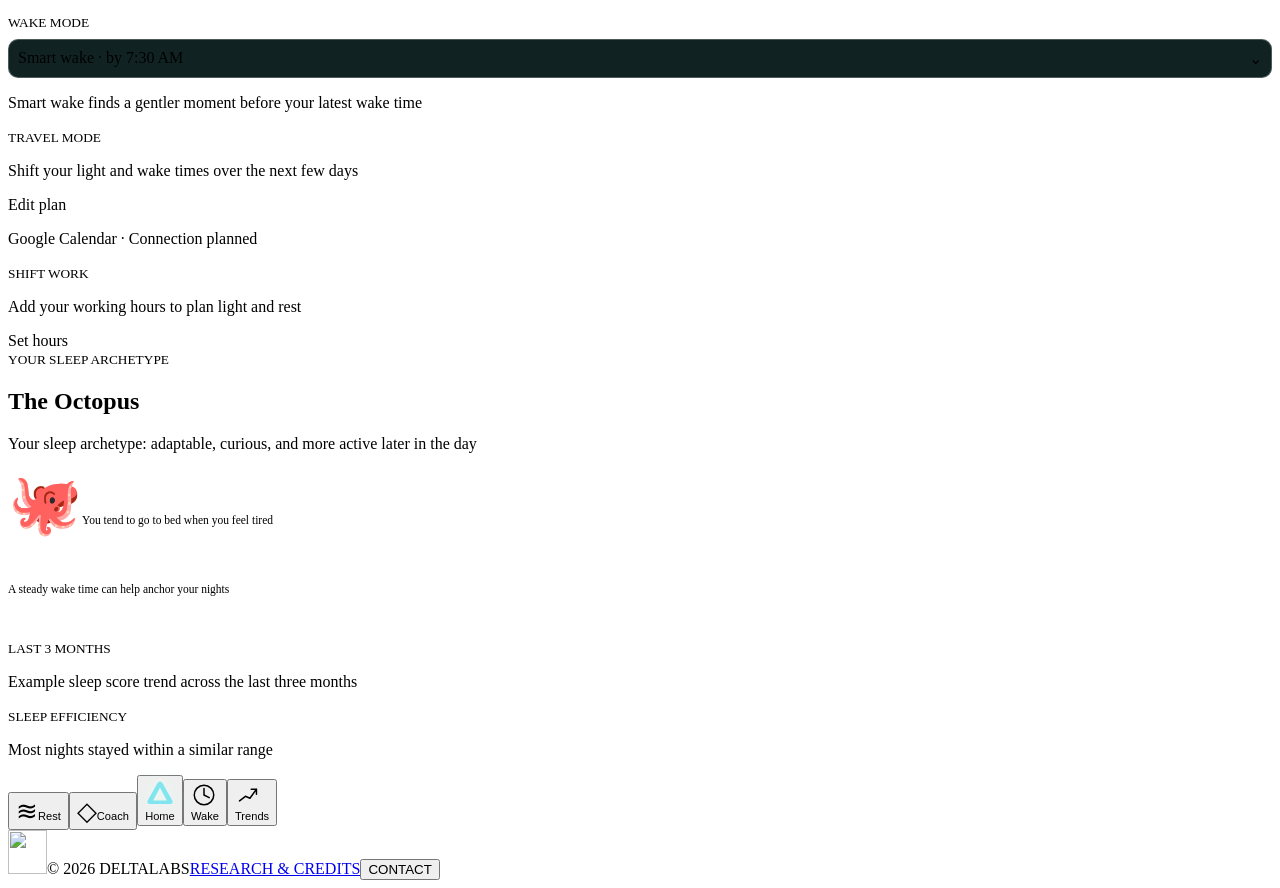
==== commit 8f408b31: "Improve mobile mask framing" ====
--- a/features.html
+++ b/features.html
@@ -1,6 +1,6 @@
 <!DOCTYPE html>
 
-<html lang="en"><head><meta charset="utf-8"/><meta content="width=device-width,initial-scale=1" name="viewport"/><meta content="#000" name="theme-color"/><title>Explore the mask — DeltaLabs</title><meta content="Affordable smart sleep masks — sleep tracking, timed light and sound, and sleep education in one mask" name="description"/><link href="assets/mark.svg?v=8" rel="icon"/><link href="styles.css?v=8" rel="stylesheet"/><link href="v4.css?v=8" rel="stylesheet"/><link href="v5.css?v=8" rel="stylesheet"/><script defer="" src="config.js"></script><script defer="" src="app.js?v=8"></script><script type="importmap">{"imports":{"three":"./assets/vendor/three.module.js"}}</script><script src="features.js?v=29" type="module"></script><script defer src="sleep-data.js?v=1"></script><script defer src="model-network.js?v=11"></script><script defer src="app-preview.js?v=9"></script><link href="v6.css?v=8" rel="stylesheet"/><link href="v8.css?v=8" rel="stylesheet"/><link rel="stylesheet" href="v9.css?v=27"></head><body class="inner-page"><a class="skip" href="#main">Skip to content</a><header class="header"><a aria-label="DeltaLabs home" class="brand" href="./"><img alt="" height="58" src="assets/mark.svg?v=8" width="58"/><span>DELTALABS</span></a><nav aria-label="Main navigation" id="navigation"><a href="features.html?v=8">Features</a><a href="sleep.html">Why sleep</a><a href="about.html">Team</a></nav><a class="nav-cta" data-campaign="" href="./#launch">Pre-order now</a><button aria-controls="navigation" aria-expanded="false" aria-label="Open navigation" class="menu-toggle"><span></span><span></span></button></header><main id="main"><section class="explorer"><div class="explorer-heading"><p class="eyebrow">THE DELTALABS MASK</p><h1>Explore the mask</h1></div><div class="explorer-view"><div class="model-stage" id="model-stage"><img alt="The DeltaLabs mask" class="model-fallback" src="assets/assembly-poster.webp"/><p aria-live="polite" class="model-status" role="status">Loading the mask</p><video aria-label="Mask resting logo-side down with its sides folded up and a slow charging indicator" autoplay="" class="charging-scene cinematic" loop="" muted="" playsinline="" poster="assets/charging-rest.webp?v=14" preload="none"><source src="assets/charging-slow.mp4?v=14" type="video/mp4"/></video></div><section aria-live="polite" class="feature-description"><p class="eyebrow" id="part-kicker">TRACK / SLEEP / WAKE</p><h2 id="part-title">One mask</h2><p id="part-copy">Select a feature below</p><a href="sleep.html" id="part-science">Why it matters ↗</a></section></div><div class="explorer-controls"><div aria-label="Choose a mask feature" class="part-selector"><button aria-pressed="false" data-part="sensing">Tracking</button><button aria-pressed="false" data-part="light">Wake light</button><button aria-pressed="false" data-part="audio">Sound</button><button aria-pressed="false" data-part="comfort">Cushion</button><button aria-pressed="false" data-part="fit">Fit</button><button aria-pressed="false" data-part="power">Charging</button></div><p>DRAG TO ROTATE / SELECT A FEATURE</p></div><p class="feature-note">Design in development / Final product may differ</p></section><section class="sensor-film" aria-label="Optical sensor detail"><video autoplay loop muted playsinline preload="none" poster="assets/optical-board-poster-v30.webp" aria-label="Concept rendering of discrete red and green sensor LEDs on the curved circuit board"><source src="assets/optical-board-v30.mp4" type="video/mp4"/></video><div><h2>Tracking from inside the mask</h2><p>EEG, eye movement, and optical signals from the side of your face</p></div></section><section class="model-lab" aria-labelledby="model-title"><div class="model-lab-head"><p class="eyebrow">INSIDE THE SLEEP MODEL</p><h2 id="model-title">From signals<br>to sleep stages</h2><p>Our prototype uses brainwaves and eye movements to estimate sleep stage every 30 seconds</p></div><div class="model-lab-grid"><div class="chip-film"><video autoplay muted loop playsinline preload="none" poster="assets/chip-routed-poster-v30.webp" aria-label="Close rendering of the ESP32-S3 chip and mounted components"><source src="assets/chip-routed-v30.mp4" type="video/mp4"></video><div class="chip-caption">ESP32-S3 / PROCESSING ON THE MASK</div></div><div class="network-card" aria-label="Network flow of the prototype sleep staging model"><div class="flow-head"><div><p class="eyebrow">NETWORK FLOW</p><h3>One 30-second epoch, end to end</h3></div><div class="flow-result" aria-live="polite"><strong id="flow-stage">–</strong><div><span id="flow-name">Waiting for the first epoch</span><small id="flow-meta">&nbsp;</small></div></div></div><div class="flow-canvas"><canvas id="flow-canvas" role="img" aria-label="Thirty seconds of recorded brainwave and eye movement signal enter on the left, pass through four convolution layers, a feature layer with night context and an LSTM, and end at five sleep stage outputs with a probability for each. Dots light up with the model's real activations for the epoch shown."></canvas></div><p class="diagram-note">Real activations on a public sleep-lab night (Sleep-EDF) the model was not trained on / Each dot is one channel</p><div class="flow-foot"><div class="model-lab-number"><strong>26,693</strong><span>prototype parameters</span></div><a href="https://github.com/24mjihad/deltalabs-sleep/tree/CNNVISUALIZATION">See model code and test results ↗</a></div></div></div><p class="feature-note">Model results are from public sleep datasets / Performance in the finished mask has not been tested</p></section><section class="feature-app-embedded" id="companion-app"><div class="feature-app-head"><p class="eyebrow">THE COMPANION APP</p><h2>See the whole night<br>Then make a plan</h2><p>Explore the Home, Coach, Rest, Wake and Trends screens</p></div><section class="app-showcase" aria-label="Five screen app concept gallery"><div class="app-sidebar"><p class="eyebrow">FIVE PLACES TO START</p><h2 id="app-section-title">Your day starts here</h2><p id="app-section-copy">Your sleep score, a clearer picture of last night, and a plan for tonight</p><div class="app-gallery-controls" aria-label="Browse app screens"><button type="button" data-gallery-prev aria-label="Previous app screen">←</button><span id="app-gallery-count">01 / 05</span><button type="button" data-gallery-next aria-label="Next app screen">→</button></div><p class="app-disclaimer">Visual concept / Example data / The app is in development</p></div>
+<html lang="en"><head><meta charset="utf-8"/><meta content="width=device-width,initial-scale=1" name="viewport"/><meta content="#000" name="theme-color"/><title>Explore the mask — DeltaLabs</title><meta content="Affordable smart sleep masks — sleep tracking, timed light and sound, and sleep education in one mask" name="description"/><link href="assets/mark.svg?v=8" rel="icon"/><link href="styles.css?v=8" rel="stylesheet"/><link href="v4.css?v=8" rel="stylesheet"/><link href="v5.css?v=8" rel="stylesheet"/><script defer="" src="config.js"></script><script defer="" src="app.js?v=8"></script><script type="importmap">{"imports":{"three":"./assets/vendor/three.module.js"}}</script><script src="features.js?v=31" type="module"></script><script defer src="sleep-data.js?v=1"></script><script defer src="model-network.js?v=11"></script><script defer src="app-preview.js?v=9"></script><link href="v6.css?v=8" rel="stylesheet"/><link href="v8.css?v=8" rel="stylesheet"/><link rel="stylesheet" href="v9.css?v=27"></head><body class="inner-page"><a class="skip" href="#main">Skip to content</a><header class="header"><a aria-label="DeltaLabs home" class="brand" href="./"><img alt="" height="58" src="assets/mark.svg?v=8" width="58"/><span>DELTALABS</span></a><nav aria-label="Main navigation" id="navigation"><a href="features.html?v=8">Features</a><a href="sleep.html">Why sleep</a><a href="about.html">Team</a></nav><a class="nav-cta" data-campaign="" href="./#launch">Pre-order now</a><button aria-controls="navigation" aria-expanded="false" aria-label="Open navigation" class="menu-toggle"><span></span><span></span></button></header><main id="main"><section class="explorer"><div class="explorer-heading"><p class="eyebrow">THE DELTALABS MASK</p><h1>Explore the mask</h1></div><div class="explorer-view"><div class="model-stage" id="model-stage"><img alt="The DeltaLabs mask" class="model-fallback" src="assets/assembly-poster.webp"/><p aria-live="polite" class="model-status" role="status">Loading the mask</p><video aria-label="Mask resting logo-side down with its sides folded up and a slow charging indicator" autoplay="" class="charging-scene cinematic" loop="" muted="" playsinline="" poster="assets/charging-rest.webp?v=14" preload="none"><source src="assets/charging-slow.mp4?v=14" type="video/mp4"/></video></div><section aria-live="polite" class="feature-description"><p class="eyebrow" id="part-kicker">TRACK / SLEEP / WAKE</p><h2 id="part-title">One mask</h2><p id="part-copy">Select a feature below</p><a href="sleep.html" id="part-science">Why it matters ↗</a></section></div><div class="explorer-controls"><div aria-label="Choose a mask feature" class="part-selector"><button aria-pressed="false" data-part="sensing">Tracking</button><button aria-pressed="false" data-part="light">Wake light</button><button aria-pressed="false" data-part="audio">Sound</button><button aria-pressed="false" data-part="comfort">Cushion</button><button aria-pressed="false" data-part="fit">Fit</button><button aria-pressed="false" data-part="power">Charging</button></div><p>DRAG TO ROTATE / SELECT A FEATURE</p></div><p class="feature-note">Design in development / Final product may differ</p></section><section class="sensor-film" aria-label="Optical sensor detail"><video autoplay loop muted playsinline preload="none" poster="assets/optical-board-poster-v30.webp" aria-label="Concept rendering of discrete red and green sensor LEDs on the curved circuit board"><source src="assets/optical-board-v30.mp4" type="video/mp4"/></video><div><h2>Tracking from inside the mask</h2><p>EEG, eye movement, and optical signals from the side of your face</p></div></section><section class="model-lab" aria-labelledby="model-title"><div class="model-lab-head"><p class="eyebrow">INSIDE THE SLEEP MODEL</p><h2 id="model-title">From signals<br>to sleep stages</h2><p>Our prototype uses brainwaves and eye movements to estimate sleep stage every 30 seconds</p></div><div class="model-lab-grid"><div class="chip-film"><video autoplay muted loop playsinline preload="none" poster="assets/chip-routed-poster-v30.webp" aria-label="Close rendering of the ESP32-S3 chip and mounted components"><source src="assets/chip-routed-v30.mp4" type="video/mp4"></video><div class="chip-caption">ESP32-S3 / PROCESSING ON THE MASK</div></div><div class="network-card" aria-label="Network flow of the prototype sleep staging model"><div class="flow-head"><div><p class="eyebrow">NETWORK FLOW</p><h3>One 30-second epoch, end to end</h3></div><div class="flow-result" aria-live="polite"><strong id="flow-stage">–</strong><div><span id="flow-name">Waiting for the first epoch</span><small id="flow-meta">&nbsp;</small></div></div></div><div class="flow-canvas"><canvas id="flow-canvas" role="img" aria-label="Thirty seconds of recorded brainwave and eye movement signal enter on the left, pass through four convolution layers, a feature layer with night context and an LSTM, and end at five sleep stage outputs with a probability for each. Dots light up with the model's real activations for the epoch shown."></canvas></div><p class="diagram-note">Real activations on a public sleep-lab night (Sleep-EDF) the model was not trained on / Each dot is one channel</p><div class="flow-foot"><div class="model-lab-number"><strong>26,693</strong><span>prototype parameters</span></div><a href="https://github.com/24mjihad/deltalabs-sleep/tree/CNNVISUALIZATION">See model code and test results ↗</a></div></div></div><p class="feature-note">Model results are from public sleep datasets / Performance in the finished mask has not been tested</p></section><section class="feature-app-embedded" id="companion-app"><div class="feature-app-head"><p class="eyebrow">THE COMPANION APP</p><h2>See the whole night<br>Then make a plan</h2><p>Explore the Home, Coach, Rest, Wake and Trends screens</p></div><section class="app-showcase" aria-label="Five screen app concept gallery"><div class="app-sidebar"><p class="eyebrow">FIVE PLACES TO START</p><h2 id="app-section-title">Your day starts here</h2><p id="app-section-copy">Your sleep score, a clearer picture of last night, and a plan for tonight</p><div class="app-gallery-controls" aria-label="Browse app screens"><button type="button" data-gallery-prev aria-label="Previous app screen">←</button><span id="app-gallery-count">01 / 05</span><button type="button" data-gallery-next aria-label="Next app screen">→</button></div><p class="app-disclaimer">Visual concept / Example data / The app is in development</p></div>
 <div class="phone"><div class="phone-screen phase-morning" id="phone-screen"><div class="landscape" aria-hidden="true"></div><div class="phone-content"><div class="phone-top"><span class="icon-button" aria-hidden="true">⚙</span><span class="phone-time" id="phone-time">09:41</span><div class="battery-mask" aria-label="Mask battery 82 percent"><svg viewBox="0 0 92 36" role="img" aria-hidden="true"><defs><clipPath id="mask-battery-clip"><path d="M6 7 Q18 3 35 4 Q46 5 57 4 Q74 3 86 7 Q90 10 87 17 L83 27 Q68 32 56 27 Q51 23 46 23 Q41 23 36 27 Q24 32 9 27 L5 17 Q2 10 6 7Z"/></clipPath></defs><path d="M6 7 Q18 3 35 4 Q46 5 57 4 Q74 3 86 7 Q90 10 87 17 L83 27 Q68 32 56 27 Q51 23 46 23 Q41 23 36 27 Q24 32 9 27 L5 17 Q2 10 6 7Z" fill="#f9ffff25" stroke="#f5ffff" stroke-width="2"/><rect x="3" y="3" width="71" height="30" fill="#a9e5e4" clip-path="url(#mask-battery-clip)"/></svg><small>82%</small></div></div>
 <section class="app-panel active" data-panel="home"><div class="greeting"><span id="greeting">Good morning, Alex</span><small>Your internal clock <b id="internal-clock">08:42</b></small></div><div class="week-scores" aria-label="Recent sleep scores"></div><div class="sleep-score"><small>LAST NIGHT</small><strong>86</strong><span>Sleep score</span><div class="sleep-score-bar" aria-label="Sleep score 86 out of 100"><i></i></div></div><div class="scene-spacer"></div><div class="app-scroll"><h3>Today</h3><div class="metric-grid"><div class="metric-static"><b>91%</b><small>Sleep efficiency</small></div><div class="metric-static"><b>7h 42m</b><small>Time asleep</small></div><div class="metric-static"><b>1h 32m</b><small>Deep sleep</small></div><div class="metric-static"><b>1h 54m</b><small>REM sleep</small></div></div><div class="mini-card"><small>TONIGHT</small><p>Try getting morning light soon after you wake</p></div><div class="mini-card"><small>THE SLEEP FACT</small><p id="daily-fact"></p></div></div></section>
 <section class="app-panel" data-panel="mindful"><div class="panel-heading"><small>RESET & REST</small><h2>Make space to pause</h2></div><div class="mind-wave" aria-hidden="true"><span></span><span></span><span></span></div><div class="mini-card"><small>NAP MODE</small><h3>Take a short nap</h3><div class="duration-picks"><span>15 min</span><span class="selected">20 min</span><span>30 min</span></div><span class="app-primary">Start nap</span></div><div class="mini-card"><small>MINDFULNESS</small><h3>Take a breath</h3><p>A quiet moment with guided sound</p><span class="app-secondary">Begin session</span></div></section>
--- a/v9.css
+++ b/v9.css
@@ -39,3 +39,5 @@
   .app-page .app-intro{min-height:40vh;padding:110px 7vw 2rem}
   .app-page .app-showcase{padding-top:2rem}
 }
+
+@media(max-width:600px){.opening video{transform:scale(1.16)}}
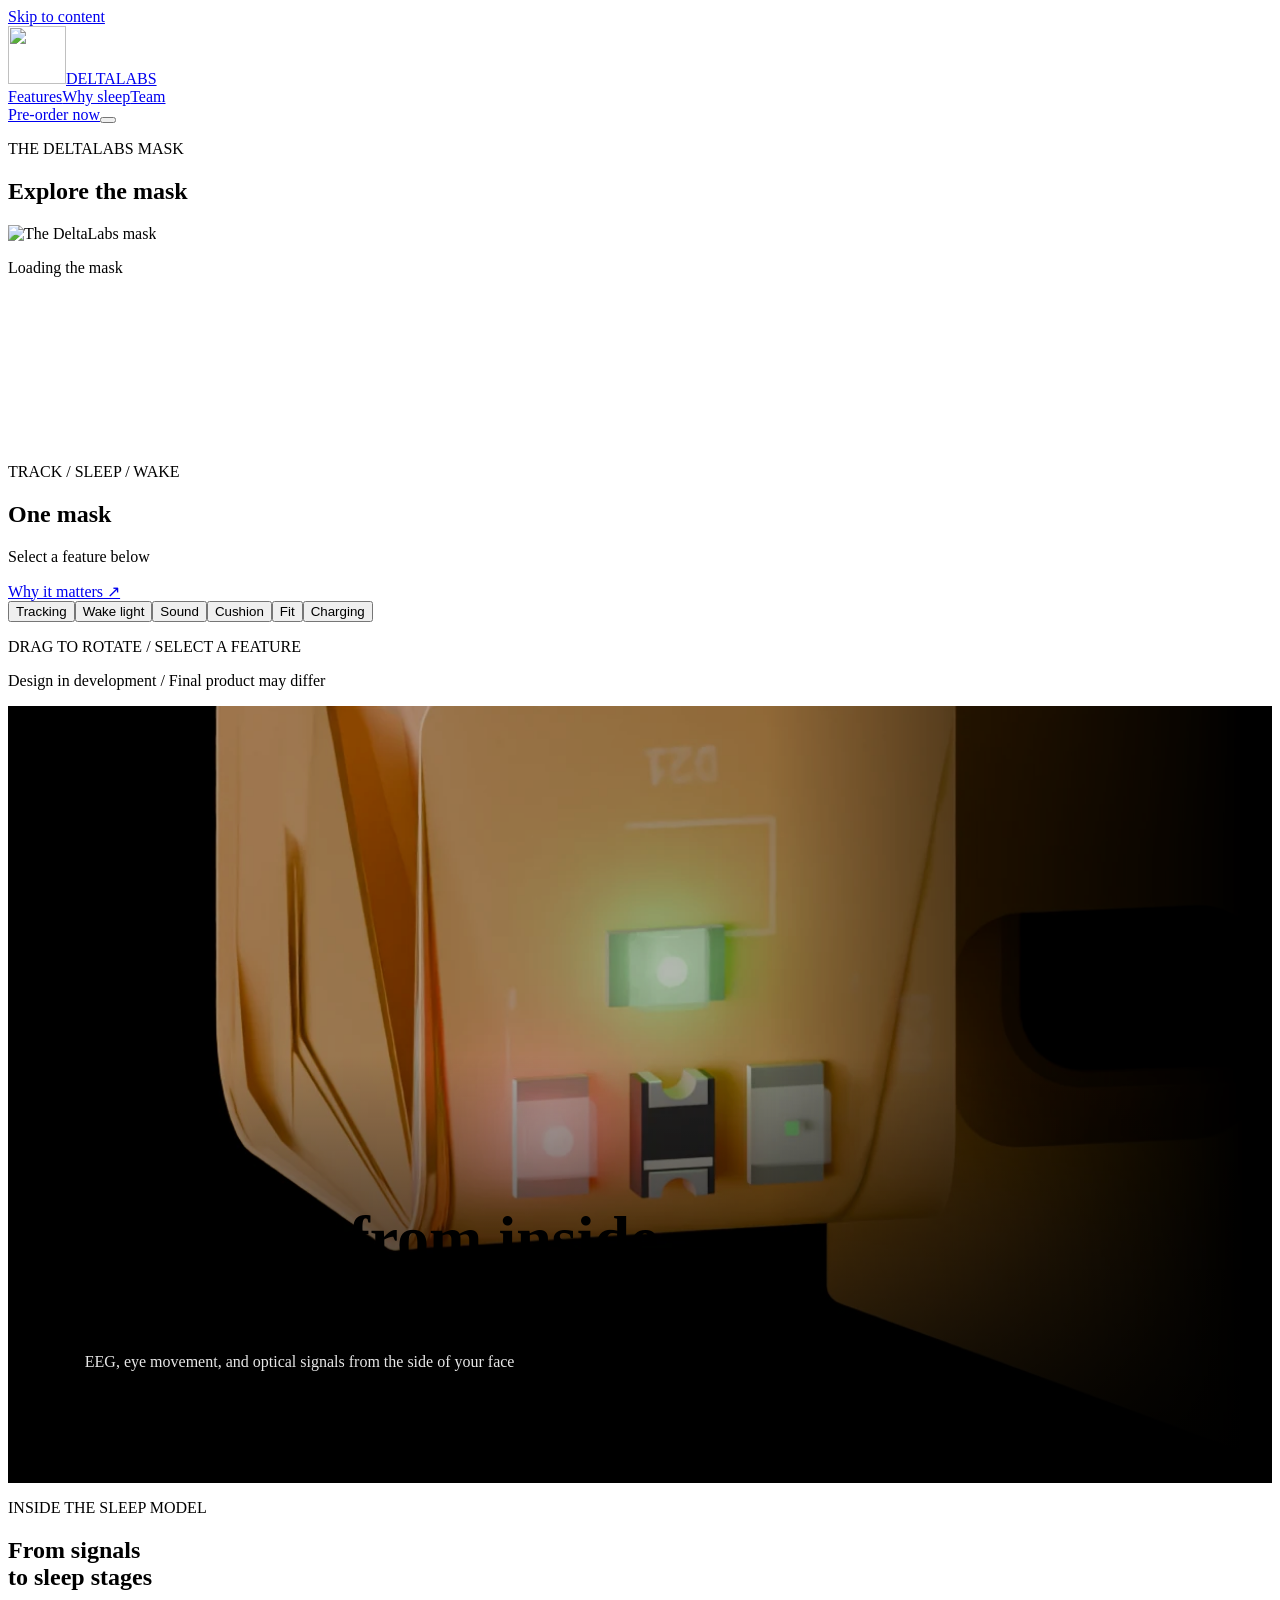
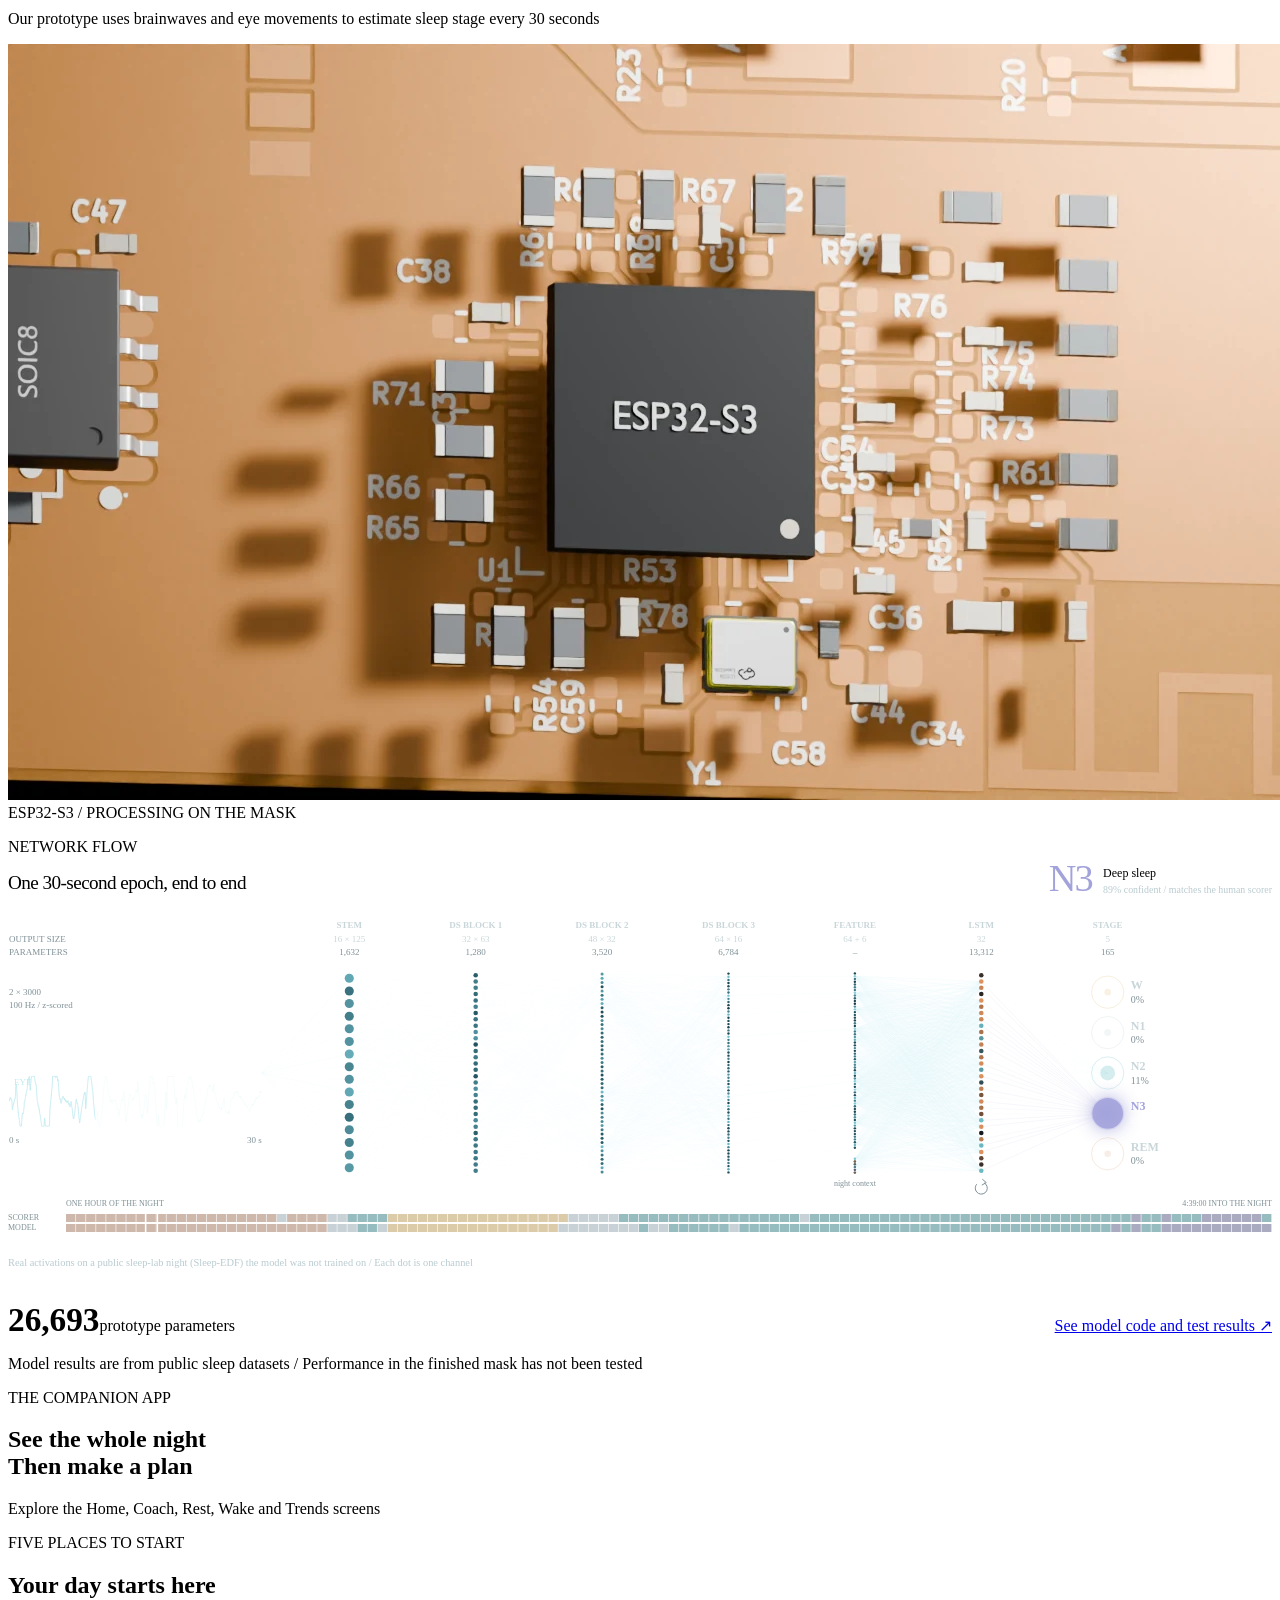
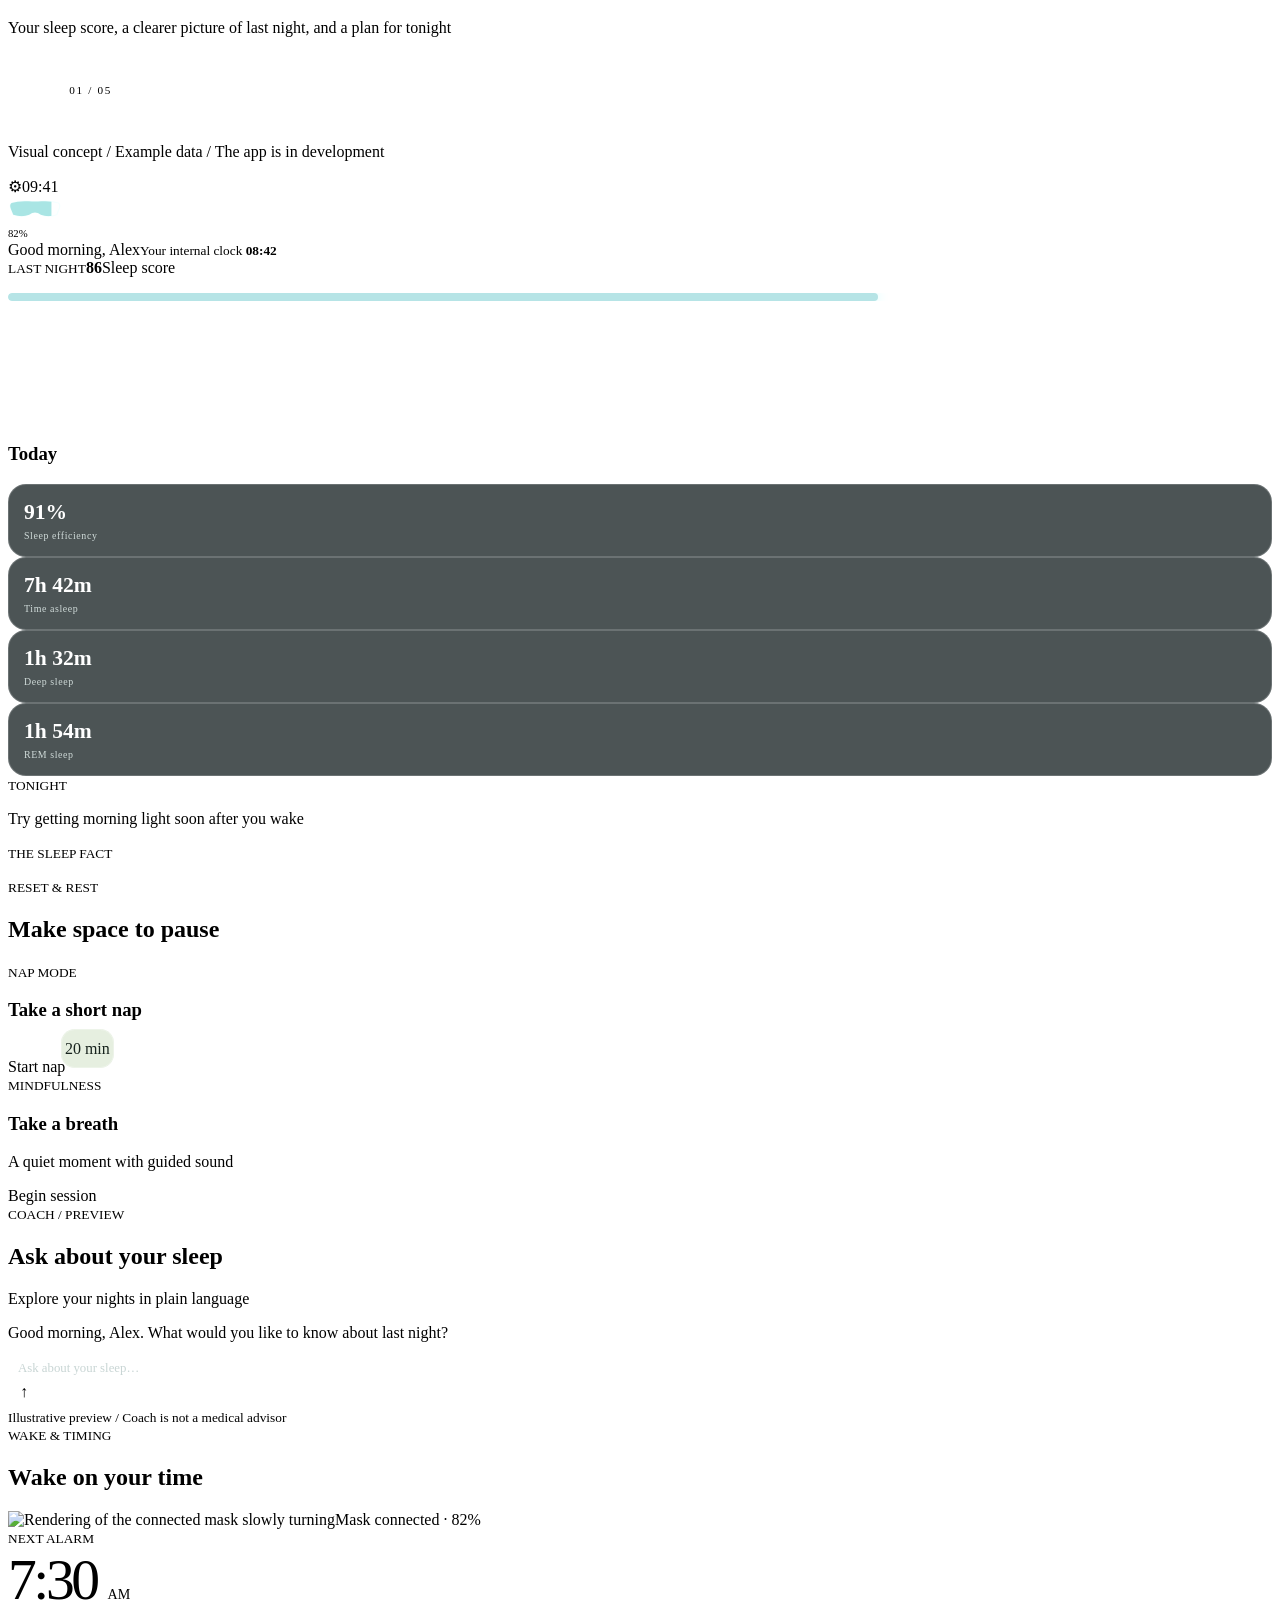
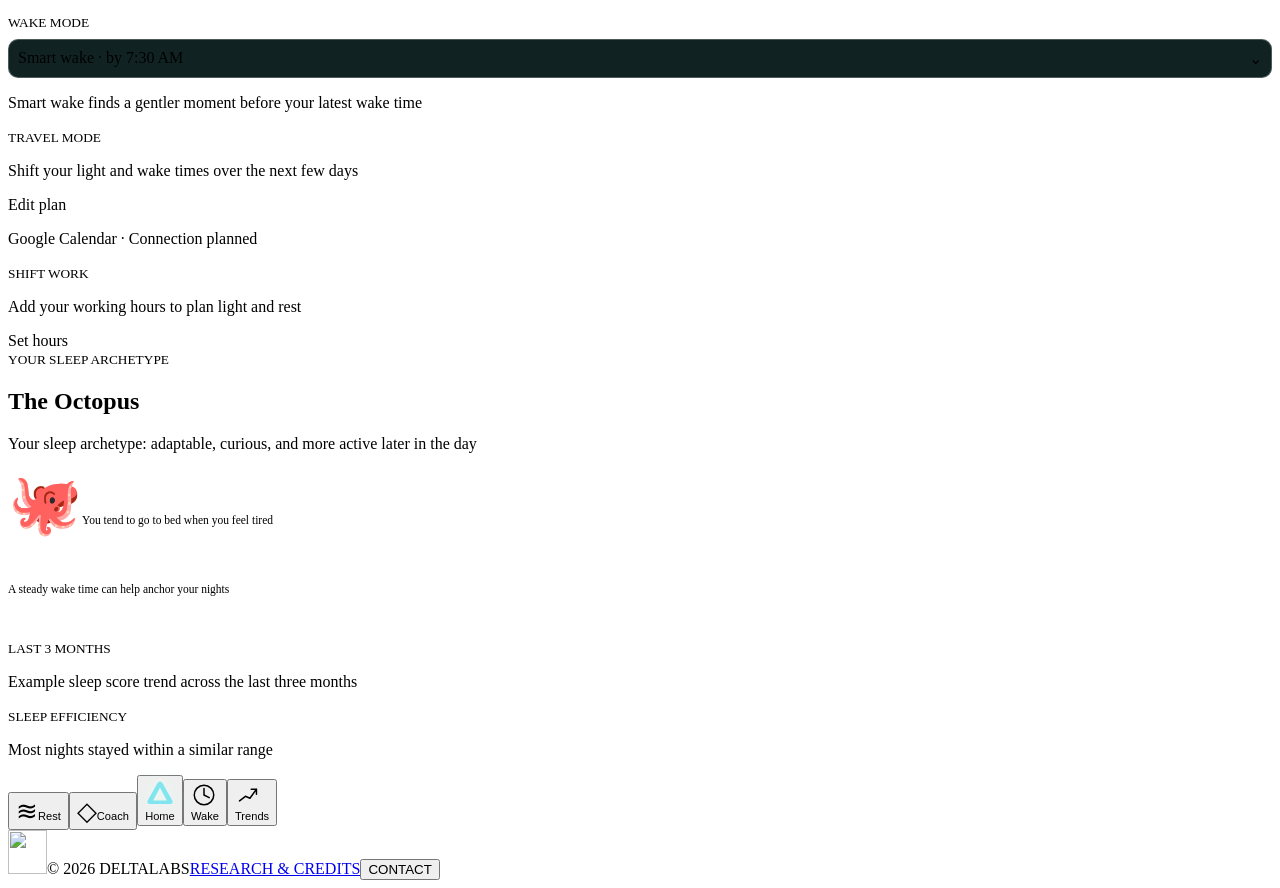
==== commit af4d0b7f: "Center interactive mask on phones" ====
--- a/features.html
+++ b/features.html
@@ -1,6 +1,6 @@
 <!DOCTYPE html>
 
-<html lang="en"><head><meta charset="utf-8"/><meta content="width=device-width,initial-scale=1" name="viewport"/><meta content="#000" name="theme-color"/><title>Explore the mask — DeltaLabs</title><meta content="Affordable smart sleep masks — sleep tracking, timed light and sound, and sleep education in one mask" name="description"/><link href="assets/mark.svg?v=8" rel="icon"/><link href="styles.css?v=8" rel="stylesheet"/><link href="v4.css?v=8" rel="stylesheet"/><link href="v5.css?v=8" rel="stylesheet"/><script defer="" src="config.js"></script><script defer="" src="app.js?v=8"></script><script type="importmap">{"imports":{"three":"./assets/vendor/three.module.js"}}</script><script src="features.js?v=31" type="module"></script><script defer src="sleep-data.js?v=1"></script><script defer src="model-network.js?v=11"></script><script defer src="app-preview.js?v=9"></script><link href="v6.css?v=8" rel="stylesheet"/><link href="v8.css?v=8" rel="stylesheet"/><link rel="stylesheet" href="v9.css?v=27"></head><body class="inner-page"><a class="skip" href="#main">Skip to content</a><header class="header"><a aria-label="DeltaLabs home" class="brand" href="./"><img alt="" height="58" src="assets/mark.svg?v=8" width="58"/><span>DELTALABS</span></a><nav aria-label="Main navigation" id="navigation"><a href="features.html?v=8">Features</a><a href="sleep.html">Why sleep</a><a href="about.html">Team</a></nav><a class="nav-cta" data-campaign="" href="./#launch">Pre-order now</a><button aria-controls="navigation" aria-expanded="false" aria-label="Open navigation" class="menu-toggle"><span></span><span></span></button></header><main id="main"><section class="explorer"><div class="explorer-heading"><p class="eyebrow">THE DELTALABS MASK</p><h1>Explore the mask</h1></div><div class="explorer-view"><div class="model-stage" id="model-stage"><img alt="The DeltaLabs mask" class="model-fallback" src="assets/assembly-poster.webp"/><p aria-live="polite" class="model-status" role="status">Loading the mask</p><video aria-label="Mask resting logo-side down with its sides folded up and a slow charging indicator" autoplay="" class="charging-scene cinematic" loop="" muted="" playsinline="" poster="assets/charging-rest.webp?v=14" preload="none"><source src="assets/charging-slow.mp4?v=14" type="video/mp4"/></video></div><section aria-live="polite" class="feature-description"><p class="eyebrow" id="part-kicker">TRACK / SLEEP / WAKE</p><h2 id="part-title">One mask</h2><p id="part-copy">Select a feature below</p><a href="sleep.html" id="part-science">Why it matters ↗</a></section></div><div class="explorer-controls"><div aria-label="Choose a mask feature" class="part-selector"><button aria-pressed="false" data-part="sensing">Tracking</button><button aria-pressed="false" data-part="light">Wake light</button><button aria-pressed="false" data-part="audio">Sound</button><button aria-pressed="false" data-part="comfort">Cushion</button><button aria-pressed="false" data-part="fit">Fit</button><button aria-pressed="false" data-part="power">Charging</button></div><p>DRAG TO ROTATE / SELECT A FEATURE</p></div><p class="feature-note">Design in development / Final product may differ</p></section><section class="sensor-film" aria-label="Optical sensor detail"><video autoplay loop muted playsinline preload="none" poster="assets/optical-board-poster-v30.webp" aria-label="Concept rendering of discrete red and green sensor LEDs on the curved circuit board"><source src="assets/optical-board-v30.mp4" type="video/mp4"/></video><div><h2>Tracking from inside the mask</h2><p>EEG, eye movement, and optical signals from the side of your face</p></div></section><section class="model-lab" aria-labelledby="model-title"><div class="model-lab-head"><p class="eyebrow">INSIDE THE SLEEP MODEL</p><h2 id="model-title">From signals<br>to sleep stages</h2><p>Our prototype uses brainwaves and eye movements to estimate sleep stage every 30 seconds</p></div><div class="model-lab-grid"><div class="chip-film"><video autoplay muted loop playsinline preload="none" poster="assets/chip-routed-poster-v30.webp" aria-label="Close rendering of the ESP32-S3 chip and mounted components"><source src="assets/chip-routed-v30.mp4" type="video/mp4"></video><div class="chip-caption">ESP32-S3 / PROCESSING ON THE MASK</div></div><div class="network-card" aria-label="Network flow of the prototype sleep staging model"><div class="flow-head"><div><p class="eyebrow">NETWORK FLOW</p><h3>One 30-second epoch, end to end</h3></div><div class="flow-result" aria-live="polite"><strong id="flow-stage">–</strong><div><span id="flow-name">Waiting for the first epoch</span><small id="flow-meta">&nbsp;</small></div></div></div><div class="flow-canvas"><canvas id="flow-canvas" role="img" aria-label="Thirty seconds of recorded brainwave and eye movement signal enter on the left, pass through four convolution layers, a feature layer with night context and an LSTM, and end at five sleep stage outputs with a probability for each. Dots light up with the model's real activations for the epoch shown."></canvas></div><p class="diagram-note">Real activations on a public sleep-lab night (Sleep-EDF) the model was not trained on / Each dot is one channel</p><div class="flow-foot"><div class="model-lab-number"><strong>26,693</strong><span>prototype parameters</span></div><a href="https://github.com/24mjihad/deltalabs-sleep/tree/CNNVISUALIZATION">See model code and test results ↗</a></div></div></div><p class="feature-note">Model results are from public sleep datasets / Performance in the finished mask has not been tested</p></section><section class="feature-app-embedded" id="companion-app"><div class="feature-app-head"><p class="eyebrow">THE COMPANION APP</p><h2>See the whole night<br>Then make a plan</h2><p>Explore the Home, Coach, Rest, Wake and Trends screens</p></div><section class="app-showcase" aria-label="Five screen app concept gallery"><div class="app-sidebar"><p class="eyebrow">FIVE PLACES TO START</p><h2 id="app-section-title">Your day starts here</h2><p id="app-section-copy">Your sleep score, a clearer picture of last night, and a plan for tonight</p><div class="app-gallery-controls" aria-label="Browse app screens"><button type="button" data-gallery-prev aria-label="Previous app screen">←</button><span id="app-gallery-count">01 / 05</span><button type="button" data-gallery-next aria-label="Next app screen">→</button></div><p class="app-disclaimer">Visual concept / Example data / The app is in development</p></div>
+<html lang="en"><head><meta charset="utf-8"/><meta content="width=device-width,initial-scale=1" name="viewport"/><meta content="#000" name="theme-color"/><title>Explore the mask — DeltaLabs</title><meta content="Affordable smart sleep masks — sleep tracking, timed light and sound, and sleep education in one mask" name="description"/><link href="assets/mark.svg?v=8" rel="icon"/><link href="styles.css?v=8" rel="stylesheet"/><link href="v4.css?v=8" rel="stylesheet"/><link href="v5.css?v=8" rel="stylesheet"/><script defer="" src="config.js"></script><script defer="" src="app.js?v=8"></script><script type="importmap">{"imports":{"three":"./assets/vendor/three.module.js"}}</script><script src="features.js?v=32" type="module"></script><script defer src="sleep-data.js?v=1"></script><script defer src="model-network.js?v=11"></script><script defer src="app-preview.js?v=9"></script><link href="v6.css?v=8" rel="stylesheet"/><link href="v8.css?v=8" rel="stylesheet"/><link rel="stylesheet" href="v9.css?v=27"></head><body class="inner-page"><a class="skip" href="#main">Skip to content</a><header class="header"><a aria-label="DeltaLabs home" class="brand" href="./"><img alt="" height="58" src="assets/mark.svg?v=8" width="58"/><span>DELTALABS</span></a><nav aria-label="Main navigation" id="navigation"><a href="features.html?v=8">Features</a><a href="sleep.html">Why sleep</a><a href="about.html">Team</a></nav><a class="nav-cta" data-campaign="" href="./#launch">Pre-order now</a><button aria-controls="navigation" aria-expanded="false" aria-label="Open navigation" class="menu-toggle"><span></span><span></span></button></header><main id="main"><section class="explorer"><div class="explorer-heading"><p class="eyebrow">THE DELTALABS MASK</p><h1>Explore the mask</h1></div><div class="explorer-view"><div class="model-stage" id="model-stage"><img alt="The DeltaLabs mask" class="model-fallback" src="assets/assembly-poster.webp"/><p aria-live="polite" class="model-status" role="status">Loading the mask</p><video aria-label="Mask resting logo-side down with its sides folded up and a slow charging indicator" autoplay="" class="charging-scene cinematic" loop="" muted="" playsinline="" poster="assets/charging-rest.webp?v=14" preload="none"><source src="assets/charging-slow.mp4?v=14" type="video/mp4"/></video></div><section aria-live="polite" class="feature-description"><p class="eyebrow" id="part-kicker">TRACK / SLEEP / WAKE</p><h2 id="part-title">One mask</h2><p id="part-copy">Select a feature below</p><a href="sleep.html" id="part-science">Why it matters ↗</a></section></div><div class="explorer-controls"><div aria-label="Choose a mask feature" class="part-selector"><button aria-pressed="false" data-part="sensing">Tracking</button><button aria-pressed="false" data-part="light">Wake light</button><button aria-pressed="false" data-part="audio">Sound</button><button aria-pressed="false" data-part="comfort">Cushion</button><button aria-pressed="false" data-part="fit">Fit</button><button aria-pressed="false" data-part="power">Charging</button></div><p>DRAG TO ROTATE / SELECT A FEATURE</p></div><p class="feature-note">Design in development / Final product may differ</p></section><section class="sensor-film" aria-label="Optical sensor detail"><video autoplay loop muted playsinline preload="none" poster="assets/optical-board-poster-v30.webp" aria-label="Concept rendering of discrete red and green sensor LEDs on the curved circuit board"><source src="assets/optical-board-v30.mp4" type="video/mp4"/></video><div><h2>Tracking from inside the mask</h2><p>EEG, eye movement, and optical signals from the side of your face</p></div></section><section class="model-lab" aria-labelledby="model-title"><div class="model-lab-head"><p class="eyebrow">INSIDE THE SLEEP MODEL</p><h2 id="model-title">From signals<br>to sleep stages</h2><p>Our prototype uses brainwaves and eye movements to estimate sleep stage every 30 seconds</p></div><div class="model-lab-grid"><div class="chip-film"><video autoplay muted loop playsinline preload="none" poster="assets/chip-routed-poster-v30.webp" aria-label="Close rendering of the ESP32-S3 chip and mounted components"><source src="assets/chip-routed-v30.mp4" type="video/mp4"></video><div class="chip-caption">ESP32-S3 / PROCESSING ON THE MASK</div></div><div class="network-card" aria-label="Network flow of the prototype sleep staging model"><div class="flow-head"><div><p class="eyebrow">NETWORK FLOW</p><h3>One 30-second epoch, end to end</h3></div><div class="flow-result" aria-live="polite"><strong id="flow-stage">–</strong><div><span id="flow-name">Waiting for the first epoch</span><small id="flow-meta">&nbsp;</small></div></div></div><div class="flow-canvas"><canvas id="flow-canvas" role="img" aria-label="Thirty seconds of recorded brainwave and eye movement signal enter on the left, pass through four convolution layers, a feature layer with night context and an LSTM, and end at five sleep stage outputs with a probability for each. Dots light up with the model's real activations for the epoch shown."></canvas></div><p class="diagram-note">Real activations on a public sleep-lab night (Sleep-EDF) the model was not trained on / Each dot is one channel</p><div class="flow-foot"><div class="model-lab-number"><strong>26,693</strong><span>prototype parameters</span></div><a href="https://github.com/24mjihad/deltalabs-sleep/tree/CNNVISUALIZATION">See model code and test results ↗</a></div></div></div><p class="feature-note">Model results are from public sleep datasets / Performance in the finished mask has not been tested</p></section><section class="feature-app-embedded" id="companion-app"><div class="feature-app-head"><p class="eyebrow">THE COMPANION APP</p><h2>See the whole night<br>Then make a plan</h2><p>Explore the Home, Coach, Rest, Wake and Trends screens</p></div><section class="app-showcase" aria-label="Five screen app concept gallery"><div class="app-sidebar"><p class="eyebrow">FIVE PLACES TO START</p><h2 id="app-section-title">Your day starts here</h2><p id="app-section-copy">Your sleep score, a clearer picture of last night, and a plan for tonight</p><div class="app-gallery-controls" aria-label="Browse app screens"><button type="button" data-gallery-prev aria-label="Previous app screen">←</button><span id="app-gallery-count">01 / 05</span><button type="button" data-gallery-next aria-label="Next app screen">→</button></div><p class="app-disclaimer">Visual concept / Example data / The app is in development</p></div>
 <div class="phone"><div class="phone-screen phase-morning" id="phone-screen"><div class="landscape" aria-hidden="true"></div><div class="phone-content"><div class="phone-top"><span class="icon-button" aria-hidden="true">⚙</span><span class="phone-time" id="phone-time">09:41</span><div class="battery-mask" aria-label="Mask battery 82 percent"><svg viewBox="0 0 92 36" role="img" aria-hidden="true"><defs><clipPath id="mask-battery-clip"><path d="M6 7 Q18 3 35 4 Q46 5 57 4 Q74 3 86 7 Q90 10 87 17 L83 27 Q68 32 56 27 Q51 23 46 23 Q41 23 36 27 Q24 32 9 27 L5 17 Q2 10 6 7Z"/></clipPath></defs><path d="M6 7 Q18 3 35 4 Q46 5 57 4 Q74 3 86 7 Q90 10 87 17 L83 27 Q68 32 56 27 Q51 23 46 23 Q41 23 36 27 Q24 32 9 27 L5 17 Q2 10 6 7Z" fill="#f9ffff25" stroke="#f5ffff" stroke-width="2"/><rect x="3" y="3" width="71" height="30" fill="#a9e5e4" clip-path="url(#mask-battery-clip)"/></svg><small>82%</small></div></div>
 <section class="app-panel active" data-panel="home"><div class="greeting"><span id="greeting">Good morning, Alex</span><small>Your internal clock <b id="internal-clock">08:42</b></small></div><div class="week-scores" aria-label="Recent sleep scores"></div><div class="sleep-score"><small>LAST NIGHT</small><strong>86</strong><span>Sleep score</span><div class="sleep-score-bar" aria-label="Sleep score 86 out of 100"><i></i></div></div><div class="scene-spacer"></div><div class="app-scroll"><h3>Today</h3><div class="metric-grid"><div class="metric-static"><b>91%</b><small>Sleep efficiency</small></div><div class="metric-static"><b>7h 42m</b><small>Time asleep</small></div><div class="metric-static"><b>1h 32m</b><small>Deep sleep</small></div><div class="metric-static"><b>1h 54m</b><small>REM sleep</small></div></div><div class="mini-card"><small>TONIGHT</small><p>Try getting morning light soon after you wake</p></div><div class="mini-card"><small>THE SLEEP FACT</small><p id="daily-fact"></p></div></div></section>
 <section class="app-panel" data-panel="mindful"><div class="panel-heading"><small>RESET & REST</small><h2>Make space to pause</h2></div><div class="mind-wave" aria-hidden="true"><span></span><span></span><span></span></div><div class="mini-card"><small>NAP MODE</small><h3>Take a short nap</h3><div class="duration-picks"><span>15 min</span><span class="selected">20 min</span><span>30 min</span></div><span class="app-primary">Start nap</span></div><div class="mini-card"><small>MINDFULNESS</small><h3>Take a breath</h3><p>A quiet moment with guided sound</p><span class="app-secondary">Begin session</span></div></section>
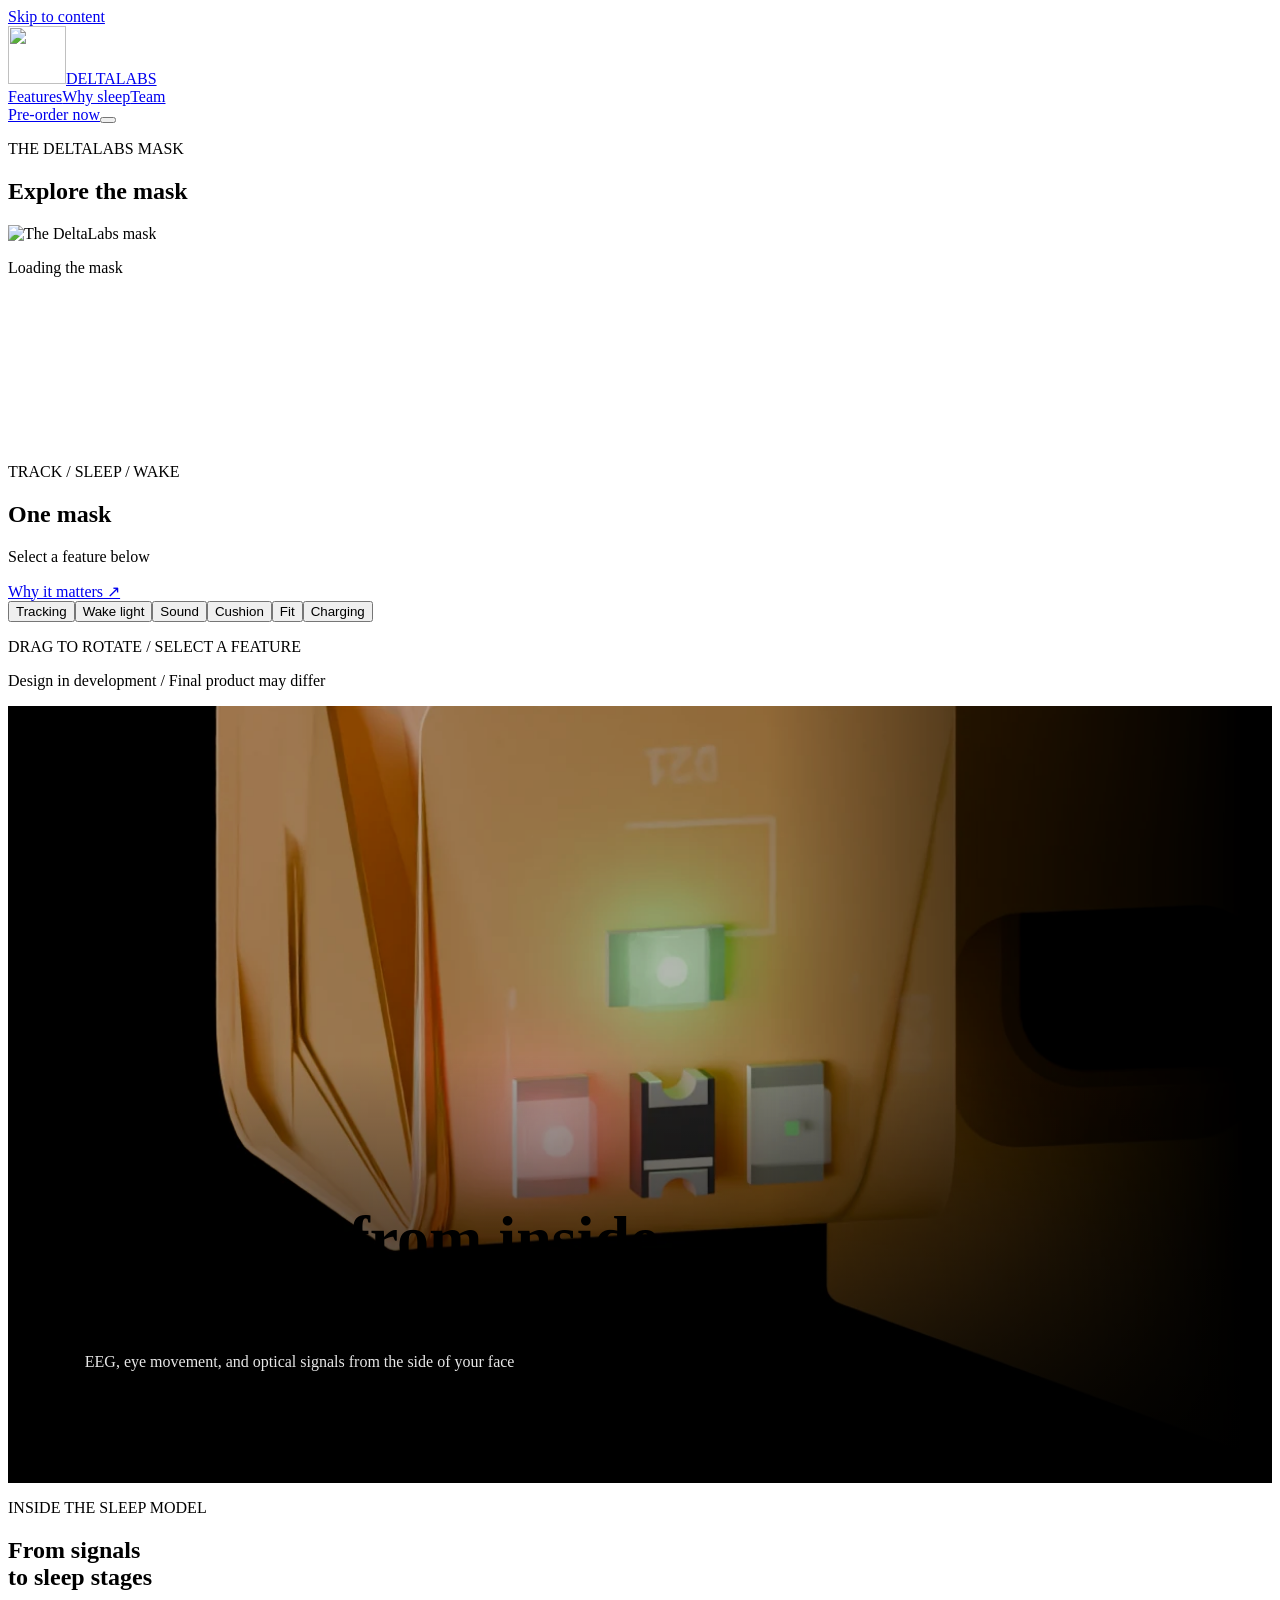
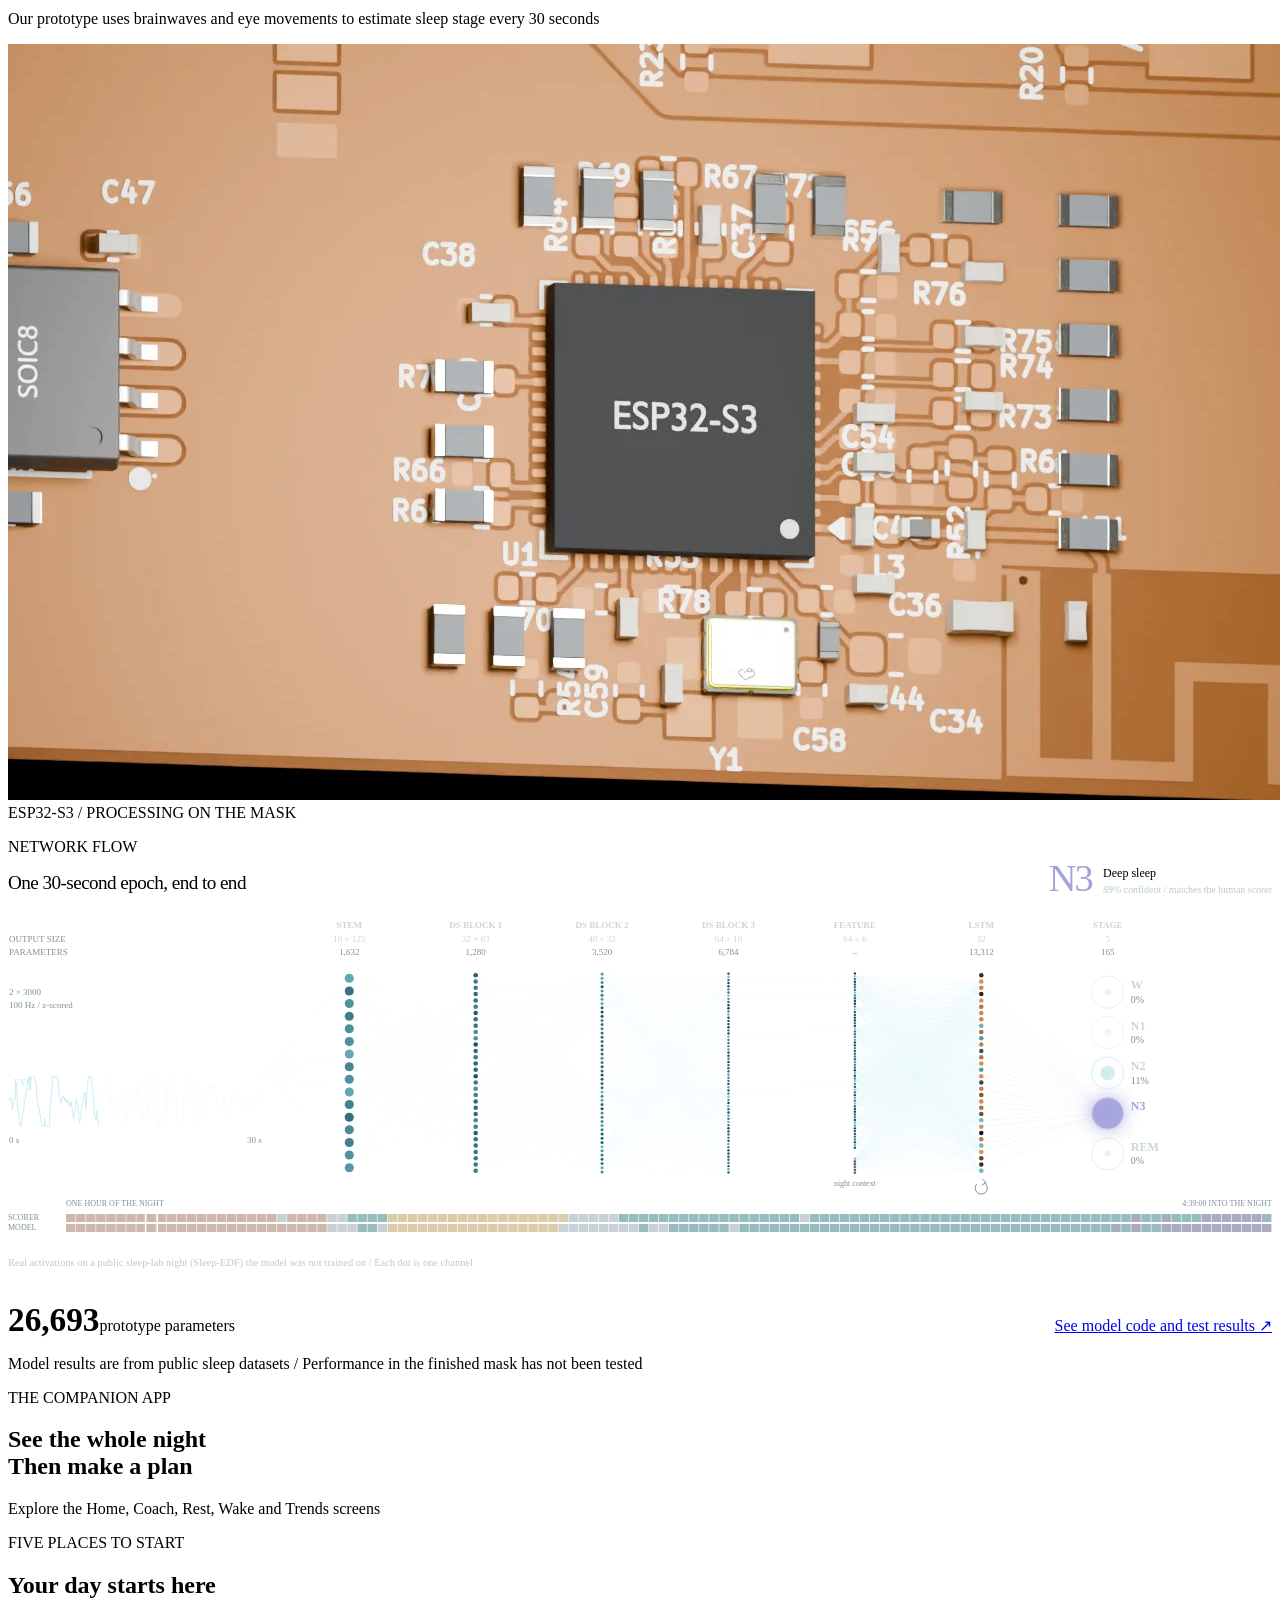
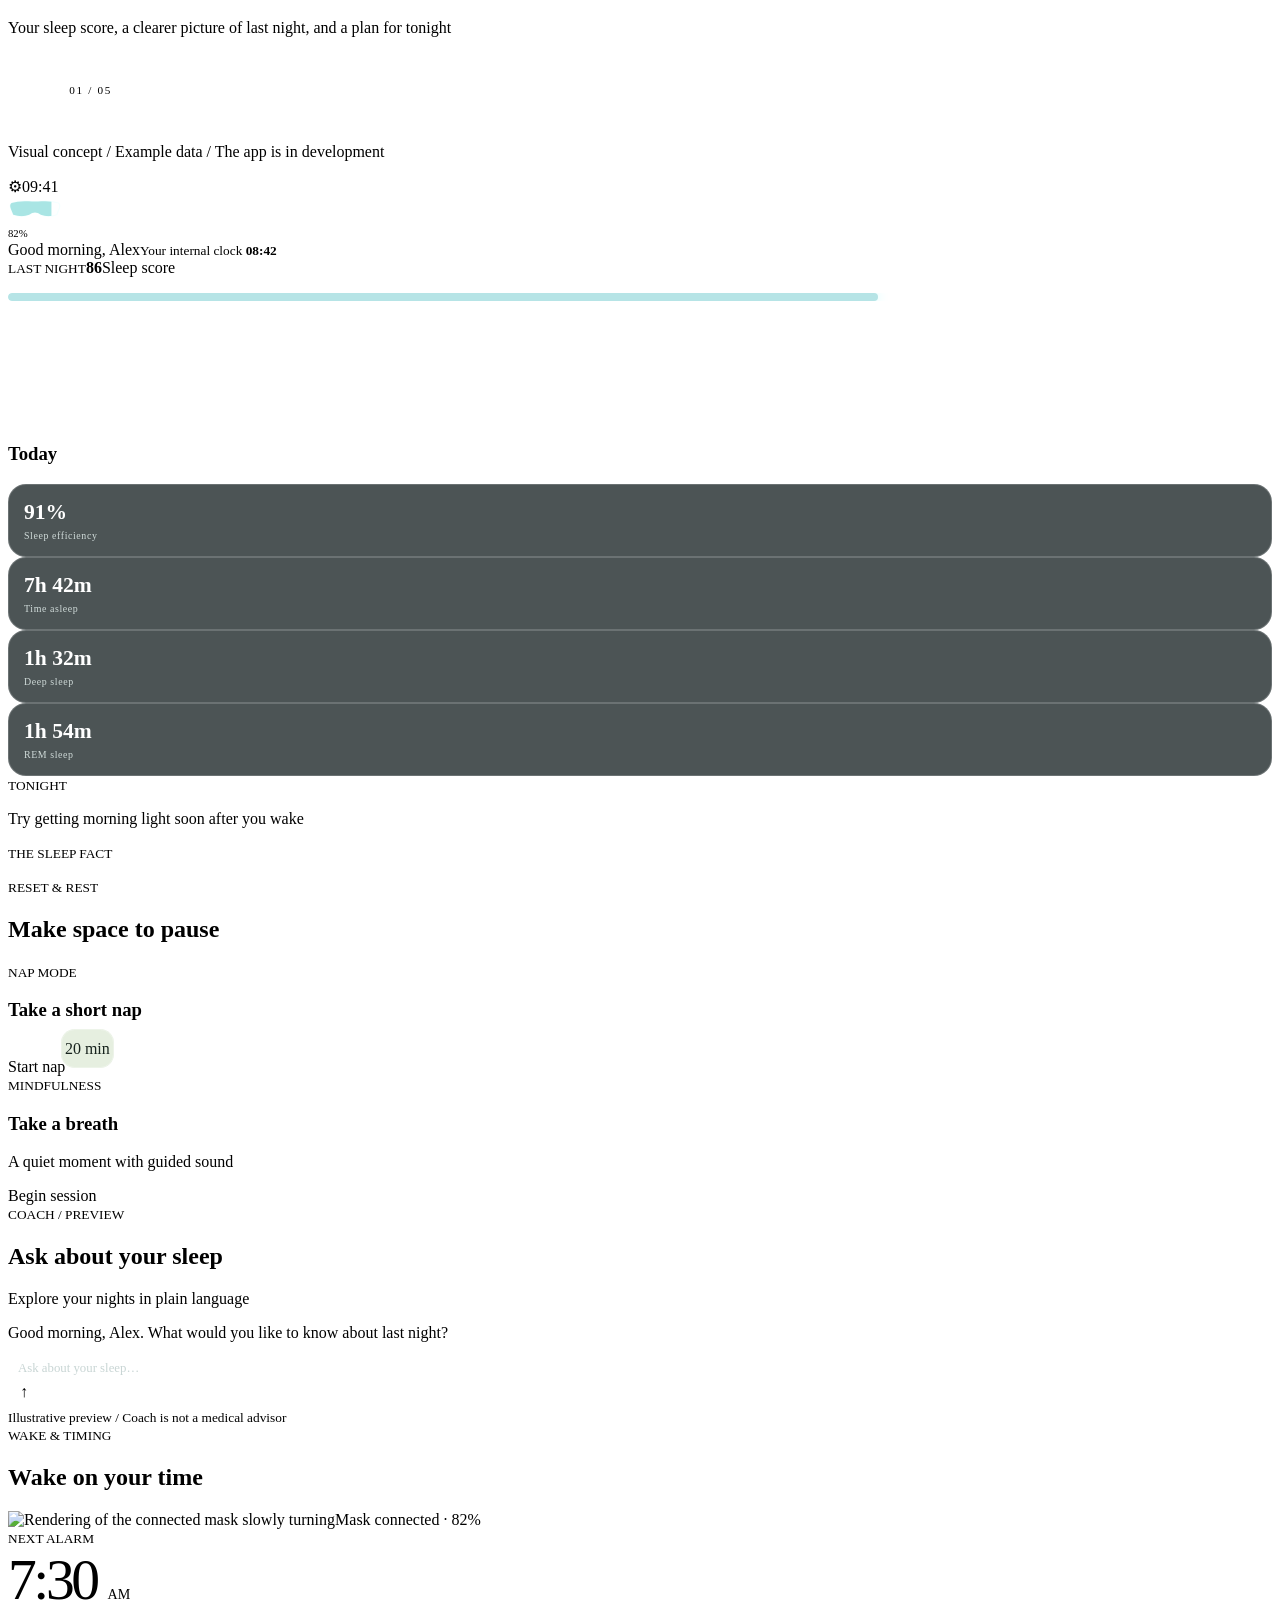
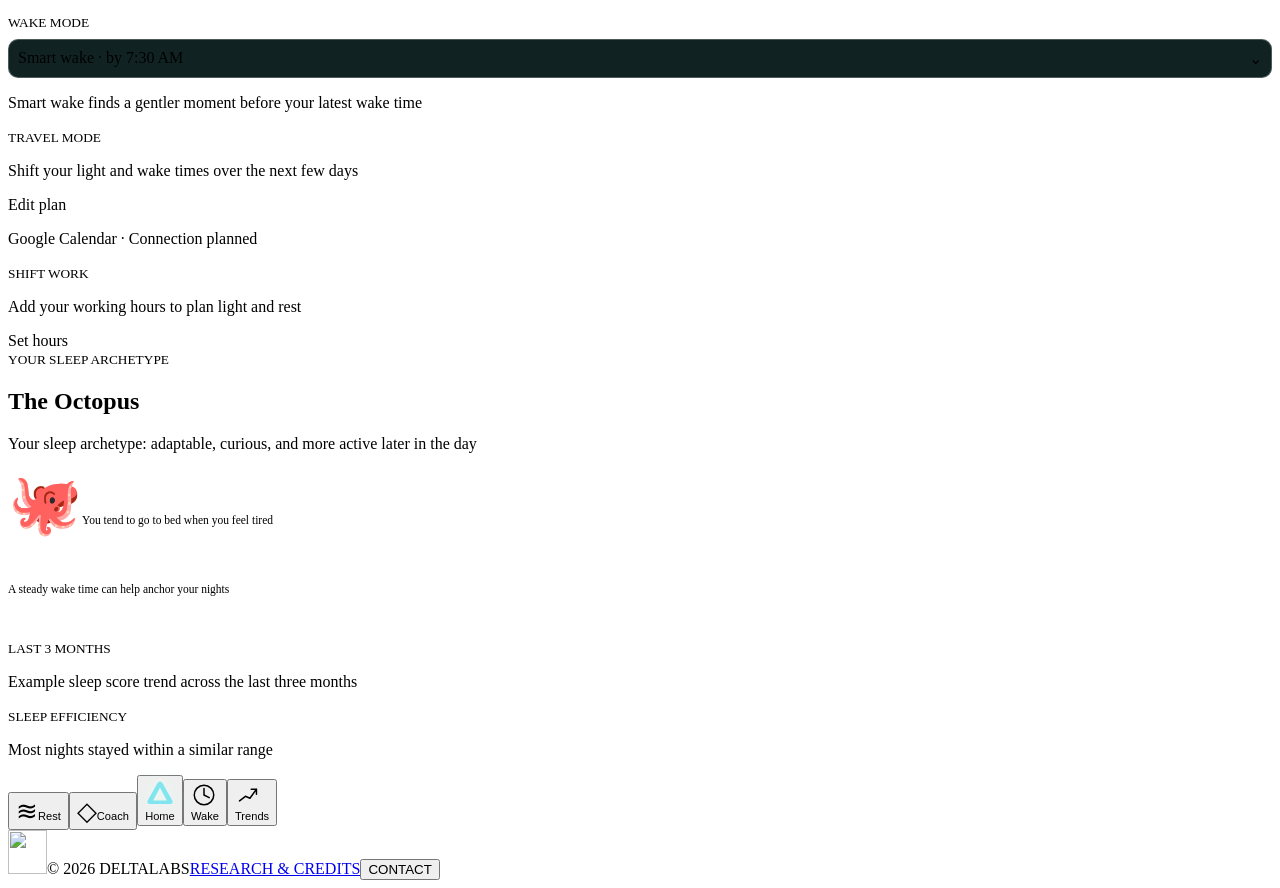
==== commit 2857b317: "Seat processor components on routed flex PCB" ====
--- a/features.html
+++ b/features.html
@@ -1,6 +1,6 @@
 <!DOCTYPE html>
 
-<html lang="en"><head><meta charset="utf-8"/><meta content="width=device-width,initial-scale=1" name="viewport"/><meta content="#000" name="theme-color"/><title>Explore the mask — DeltaLabs</title><meta content="Affordable smart sleep masks — sleep tracking, timed light and sound, and sleep education in one mask" name="description"/><link href="assets/mark.svg?v=8" rel="icon"/><link href="styles.css?v=8" rel="stylesheet"/><link href="v4.css?v=8" rel="stylesheet"/><link href="v5.css?v=8" rel="stylesheet"/><script defer="" src="config.js"></script><script defer="" src="app.js?v=8"></script><script type="importmap">{"imports":{"three":"./assets/vendor/three.module.js"}}</script><script src="features.js?v=32" type="module"></script><script defer src="sleep-data.js?v=1"></script><script defer src="model-network.js?v=11"></script><script defer src="app-preview.js?v=9"></script><link href="v6.css?v=8" rel="stylesheet"/><link href="v8.css?v=8" rel="stylesheet"/><link rel="stylesheet" href="v9.css?v=27"></head><body class="inner-page"><a class="skip" href="#main">Skip to content</a><header class="header"><a aria-label="DeltaLabs home" class="brand" href="./"><img alt="" height="58" src="assets/mark.svg?v=8" width="58"/><span>DELTALABS</span></a><nav aria-label="Main navigation" id="navigation"><a href="features.html?v=8">Features</a><a href="sleep.html">Why sleep</a><a href="about.html">Team</a></nav><a class="nav-cta" data-campaign="" href="./#launch">Pre-order now</a><button aria-controls="navigation" aria-expanded="false" aria-label="Open navigation" class="menu-toggle"><span></span><span></span></button></header><main id="main"><section class="explorer"><div class="explorer-heading"><p class="eyebrow">THE DELTALABS MASK</p><h1>Explore the mask</h1></div><div class="explorer-view"><div class="model-stage" id="model-stage"><img alt="The DeltaLabs mask" class="model-fallback" src="assets/assembly-poster.webp"/><p aria-live="polite" class="model-status" role="status">Loading the mask</p><video aria-label="Mask resting logo-side down with its sides folded up and a slow charging indicator" autoplay="" class="charging-scene cinematic" loop="" muted="" playsinline="" poster="assets/charging-rest.webp?v=14" preload="none"><source src="assets/charging-slow.mp4?v=14" type="video/mp4"/></video></div><section aria-live="polite" class="feature-description"><p class="eyebrow" id="part-kicker">TRACK / SLEEP / WAKE</p><h2 id="part-title">One mask</h2><p id="part-copy">Select a feature below</p><a href="sleep.html" id="part-science">Why it matters ↗</a></section></div><div class="explorer-controls"><div aria-label="Choose a mask feature" class="part-selector"><button aria-pressed="false" data-part="sensing">Tracking</button><button aria-pressed="false" data-part="light">Wake light</button><button aria-pressed="false" data-part="audio">Sound</button><button aria-pressed="false" data-part="comfort">Cushion</button><button aria-pressed="false" data-part="fit">Fit</button><button aria-pressed="false" data-part="power">Charging</button></div><p>DRAG TO ROTATE / SELECT A FEATURE</p></div><p class="feature-note">Design in development / Final product may differ</p></section><section class="sensor-film" aria-label="Optical sensor detail"><video autoplay loop muted playsinline preload="none" poster="assets/optical-board-poster-v30.webp" aria-label="Concept rendering of discrete red and green sensor LEDs on the curved circuit board"><source src="assets/optical-board-v30.mp4" type="video/mp4"/></video><div><h2>Tracking from inside the mask</h2><p>EEG, eye movement, and optical signals from the side of your face</p></div></section><section class="model-lab" aria-labelledby="model-title"><div class="model-lab-head"><p class="eyebrow">INSIDE THE SLEEP MODEL</p><h2 id="model-title">From signals<br>to sleep stages</h2><p>Our prototype uses brainwaves and eye movements to estimate sleep stage every 30 seconds</p></div><div class="model-lab-grid"><div class="chip-film"><video autoplay muted loop playsinline preload="none" poster="assets/chip-routed-poster-v30.webp" aria-label="Close rendering of the ESP32-S3 chip and mounted components"><source src="assets/chip-routed-v30.mp4" type="video/mp4"></video><div class="chip-caption">ESP32-S3 / PROCESSING ON THE MASK</div></div><div class="network-card" aria-label="Network flow of the prototype sleep staging model"><div class="flow-head"><div><p class="eyebrow">NETWORK FLOW</p><h3>One 30-second epoch, end to end</h3></div><div class="flow-result" aria-live="polite"><strong id="flow-stage">–</strong><div><span id="flow-name">Waiting for the first epoch</span><small id="flow-meta">&nbsp;</small></div></div></div><div class="flow-canvas"><canvas id="flow-canvas" role="img" aria-label="Thirty seconds of recorded brainwave and eye movement signal enter on the left, pass through four convolution layers, a feature layer with night context and an LSTM, and end at five sleep stage outputs with a probability for each. Dots light up with the model's real activations for the epoch shown."></canvas></div><p class="diagram-note">Real activations on a public sleep-lab night (Sleep-EDF) the model was not trained on / Each dot is one channel</p><div class="flow-foot"><div class="model-lab-number"><strong>26,693</strong><span>prototype parameters</span></div><a href="https://github.com/24mjihad/deltalabs-sleep/tree/CNNVISUALIZATION">See model code and test results ↗</a></div></div></div><p class="feature-note">Model results are from public sleep datasets / Performance in the finished mask has not been tested</p></section><section class="feature-app-embedded" id="companion-app"><div class="feature-app-head"><p class="eyebrow">THE COMPANION APP</p><h2>See the whole night<br>Then make a plan</h2><p>Explore the Home, Coach, Rest, Wake and Trends screens</p></div><section class="app-showcase" aria-label="Five screen app concept gallery"><div class="app-sidebar"><p class="eyebrow">FIVE PLACES TO START</p><h2 id="app-section-title">Your day starts here</h2><p id="app-section-copy">Your sleep score, a clearer picture of last night, and a plan for tonight</p><div class="app-gallery-controls" aria-label="Browse app screens"><button type="button" data-gallery-prev aria-label="Previous app screen">←</button><span id="app-gallery-count">01 / 05</span><button type="button" data-gallery-next aria-label="Next app screen">→</button></div><p class="app-disclaimer">Visual concept / Example data / The app is in development</p></div>
+<html lang="en"><head><meta charset="utf-8"/><meta content="width=device-width,initial-scale=1" name="viewport"/><meta content="#000" name="theme-color"/><title>Explore the mask — DeltaLabs</title><meta content="Affordable smart sleep masks — sleep tracking, timed light and sound, and sleep education in one mask" name="description"/><link href="assets/mark.svg?v=8" rel="icon"/><link href="styles.css?v=8" rel="stylesheet"/><link href="v4.css?v=8" rel="stylesheet"/><link href="v5.css?v=8" rel="stylesheet"/><script defer="" src="config.js"></script><script defer="" src="app.js?v=8"></script><script type="importmap">{"imports":{"three":"./assets/vendor/three.module.js"}}</script><script src="features.js?v=32" type="module"></script><script defer src="sleep-data.js?v=1"></script><script defer src="model-network.js?v=11"></script><script defer src="app-preview.js?v=9"></script><link href="v6.css?v=8" rel="stylesheet"/><link href="v8.css?v=8" rel="stylesheet"/><link rel="stylesheet" href="v9.css?v=27"></head><body class="inner-page"><a class="skip" href="#main">Skip to content</a><header class="header"><a aria-label="DeltaLabs home" class="brand" href="./"><img alt="" height="58" src="assets/mark.svg?v=8" width="58"/><span>DELTALABS</span></a><nav aria-label="Main navigation" id="navigation"><a href="features.html?v=8">Features</a><a href="sleep.html">Why sleep</a><a href="about.html">Team</a></nav><a class="nav-cta" data-campaign="" href="./#launch">Pre-order now</a><button aria-controls="navigation" aria-expanded="false" aria-label="Open navigation" class="menu-toggle"><span></span><span></span></button></header><main id="main"><section class="explorer"><div class="explorer-heading"><p class="eyebrow">THE DELTALABS MASK</p><h1>Explore the mask</h1></div><div class="explorer-view"><div class="model-stage" id="model-stage"><img alt="The DeltaLabs mask" class="model-fallback" src="assets/assembly-poster.webp"/><p aria-live="polite" class="model-status" role="status">Loading the mask</p><video aria-label="Mask resting logo-side down with its sides folded up and a slow charging indicator" autoplay="" class="charging-scene cinematic" loop="" muted="" playsinline="" poster="assets/charging-rest.webp?v=14" preload="none"><source src="assets/charging-slow.mp4?v=14" type="video/mp4"/></video></div><section aria-live="polite" class="feature-description"><p class="eyebrow" id="part-kicker">TRACK / SLEEP / WAKE</p><h2 id="part-title">One mask</h2><p id="part-copy">Select a feature below</p><a href="sleep.html" id="part-science">Why it matters ↗</a></section></div><div class="explorer-controls"><div aria-label="Choose a mask feature" class="part-selector"><button aria-pressed="false" data-part="sensing">Tracking</button><button aria-pressed="false" data-part="light">Wake light</button><button aria-pressed="false" data-part="audio">Sound</button><button aria-pressed="false" data-part="comfort">Cushion</button><button aria-pressed="false" data-part="fit">Fit</button><button aria-pressed="false" data-part="power">Charging</button></div><p>DRAG TO ROTATE / SELECT A FEATURE</p></div><p class="feature-note">Design in development / Final product may differ</p></section><section class="sensor-film" aria-label="Optical sensor detail"><video autoplay loop muted playsinline preload="none" poster="assets/optical-board-poster-v30.webp" aria-label="Concept rendering of discrete red and green sensor LEDs on the curved circuit board"><source src="assets/optical-board-v30.mp4" type="video/mp4"/></video><div><h2>Tracking from inside the mask</h2><p>EEG, eye movement, and optical signals from the side of your face</p></div></section><section class="model-lab" aria-labelledby="model-title"><div class="model-lab-head"><p class="eyebrow">INSIDE THE SLEEP MODEL</p><h2 id="model-title">From signals<br>to sleep stages</h2><p>Our prototype uses brainwaves and eye movements to estimate sleep stage every 30 seconds</p></div><div class="model-lab-grid"><div class="chip-film"><video autoplay muted loop playsinline preload="none" poster="assets/chip-routed-poster-v32.webp" aria-label="Close rendering of the ESP32-S3 chip and mounted components"><source src="assets/chip-routed-v32.mp4" type="video/mp4"></video><div class="chip-caption">ESP32-S3 / PROCESSING ON THE MASK</div></div><div class="network-card" aria-label="Network flow of the prototype sleep staging model"><div class="flow-head"><div><p class="eyebrow">NETWORK FLOW</p><h3>One 30-second epoch, end to end</h3></div><div class="flow-result" aria-live="polite"><strong id="flow-stage">–</strong><div><span id="flow-name">Waiting for the first epoch</span><small id="flow-meta">&nbsp;</small></div></div></div><div class="flow-canvas"><canvas id="flow-canvas" role="img" aria-label="Thirty seconds of recorded brainwave and eye movement signal enter on the left, pass through four convolution layers, a feature layer with night context and an LSTM, and end at five sleep stage outputs with a probability for each. Dots light up with the model's real activations for the epoch shown."></canvas></div><p class="diagram-note">Real activations on a public sleep-lab night (Sleep-EDF) the model was not trained on / Each dot is one channel</p><div class="flow-foot"><div class="model-lab-number"><strong>26,693</strong><span>prototype parameters</span></div><a href="https://github.com/24mjihad/deltalabs-sleep/tree/CNNVISUALIZATION">See model code and test results ↗</a></div></div></div><p class="feature-note">Model results are from public sleep datasets / Performance in the finished mask has not been tested</p></section><section class="feature-app-embedded" id="companion-app"><div class="feature-app-head"><p class="eyebrow">THE COMPANION APP</p><h2>See the whole night<br>Then make a plan</h2><p>Explore the Home, Coach, Rest, Wake and Trends screens</p></div><section class="app-showcase" aria-label="Five screen app concept gallery"><div class="app-sidebar"><p class="eyebrow">FIVE PLACES TO START</p><h2 id="app-section-title">Your day starts here</h2><p id="app-section-copy">Your sleep score, a clearer picture of last night, and a plan for tonight</p><div class="app-gallery-controls" aria-label="Browse app screens"><button type="button" data-gallery-prev aria-label="Previous app screen">←</button><span id="app-gallery-count">01 / 05</span><button type="button" data-gallery-next aria-label="Next app screen">→</button></div><p class="app-disclaimer">Visual concept / Example data / The app is in development</p></div>
 <div class="phone"><div class="phone-screen phase-morning" id="phone-screen"><div class="landscape" aria-hidden="true"></div><div class="phone-content"><div class="phone-top"><span class="icon-button" aria-hidden="true">⚙</span><span class="phone-time" id="phone-time">09:41</span><div class="battery-mask" aria-label="Mask battery 82 percent"><svg viewBox="0 0 92 36" role="img" aria-hidden="true"><defs><clipPath id="mask-battery-clip"><path d="M6 7 Q18 3 35 4 Q46 5 57 4 Q74 3 86 7 Q90 10 87 17 L83 27 Q68 32 56 27 Q51 23 46 23 Q41 23 36 27 Q24 32 9 27 L5 17 Q2 10 6 7Z"/></clipPath></defs><path d="M6 7 Q18 3 35 4 Q46 5 57 4 Q74 3 86 7 Q90 10 87 17 L83 27 Q68 32 56 27 Q51 23 46 23 Q41 23 36 27 Q24 32 9 27 L5 17 Q2 10 6 7Z" fill="#f9ffff25" stroke="#f5ffff" stroke-width="2"/><rect x="3" y="3" width="71" height="30" fill="#a9e5e4" clip-path="url(#mask-battery-clip)"/></svg><small>82%</small></div></div>
 <section class="app-panel active" data-panel="home"><div class="greeting"><span id="greeting">Good morning, Alex</span><small>Your internal clock <b id="internal-clock">08:42</b></small></div><div class="week-scores" aria-label="Recent sleep scores"></div><div class="sleep-score"><small>LAST NIGHT</small><strong>86</strong><span>Sleep score</span><div class="sleep-score-bar" aria-label="Sleep score 86 out of 100"><i></i></div></div><div class="scene-spacer"></div><div class="app-scroll"><h3>Today</h3><div class="metric-grid"><div class="metric-static"><b>91%</b><small>Sleep efficiency</small></div><div class="metric-static"><b>7h 42m</b><small>Time asleep</small></div><div class="metric-static"><b>1h 32m</b><small>Deep sleep</small></div><div class="metric-static"><b>1h 54m</b><small>REM sleep</small></div></div><div class="mini-card"><small>TONIGHT</small><p>Try getting morning light soon after you wake</p></div><div class="mini-card"><small>THE SLEEP FACT</small><p id="daily-fact"></p></div></div></section>
 <section class="app-panel" data-panel="mindful"><div class="panel-heading"><small>RESET & REST</small><h2>Make space to pause</h2></div><div class="mind-wave" aria-hidden="true"><span></span><span></span><span></span></div><div class="mini-card"><small>NAP MODE</small><h3>Take a short nap</h3><div class="duration-picks"><span>15 min</span><span class="selected">20 min</span><span>30 min</span></div><span class="app-primary">Start nap</span></div><div class="mini-card"><small>MINDFULNESS</small><h3>Take a breath</h3><p>A quiet moment with guided sound</p><span class="app-secondary">Begin session</span></div></section>
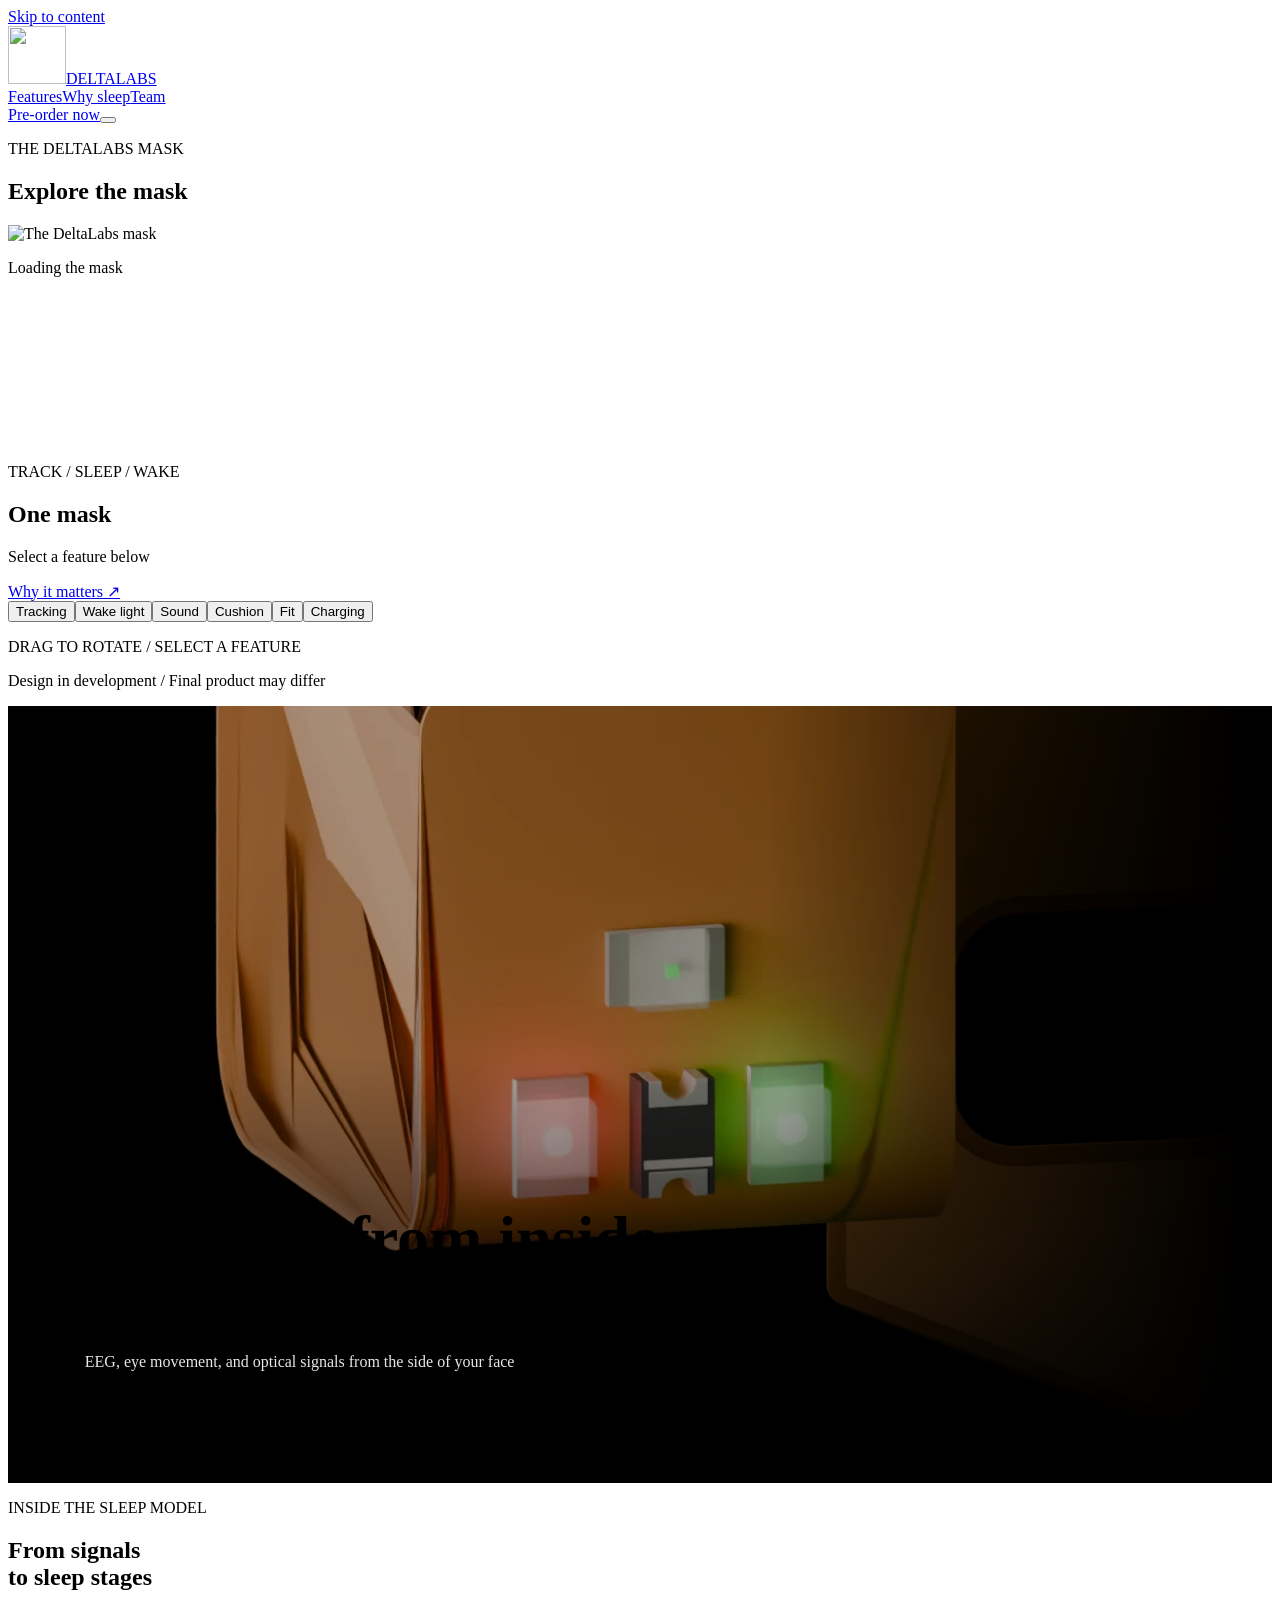
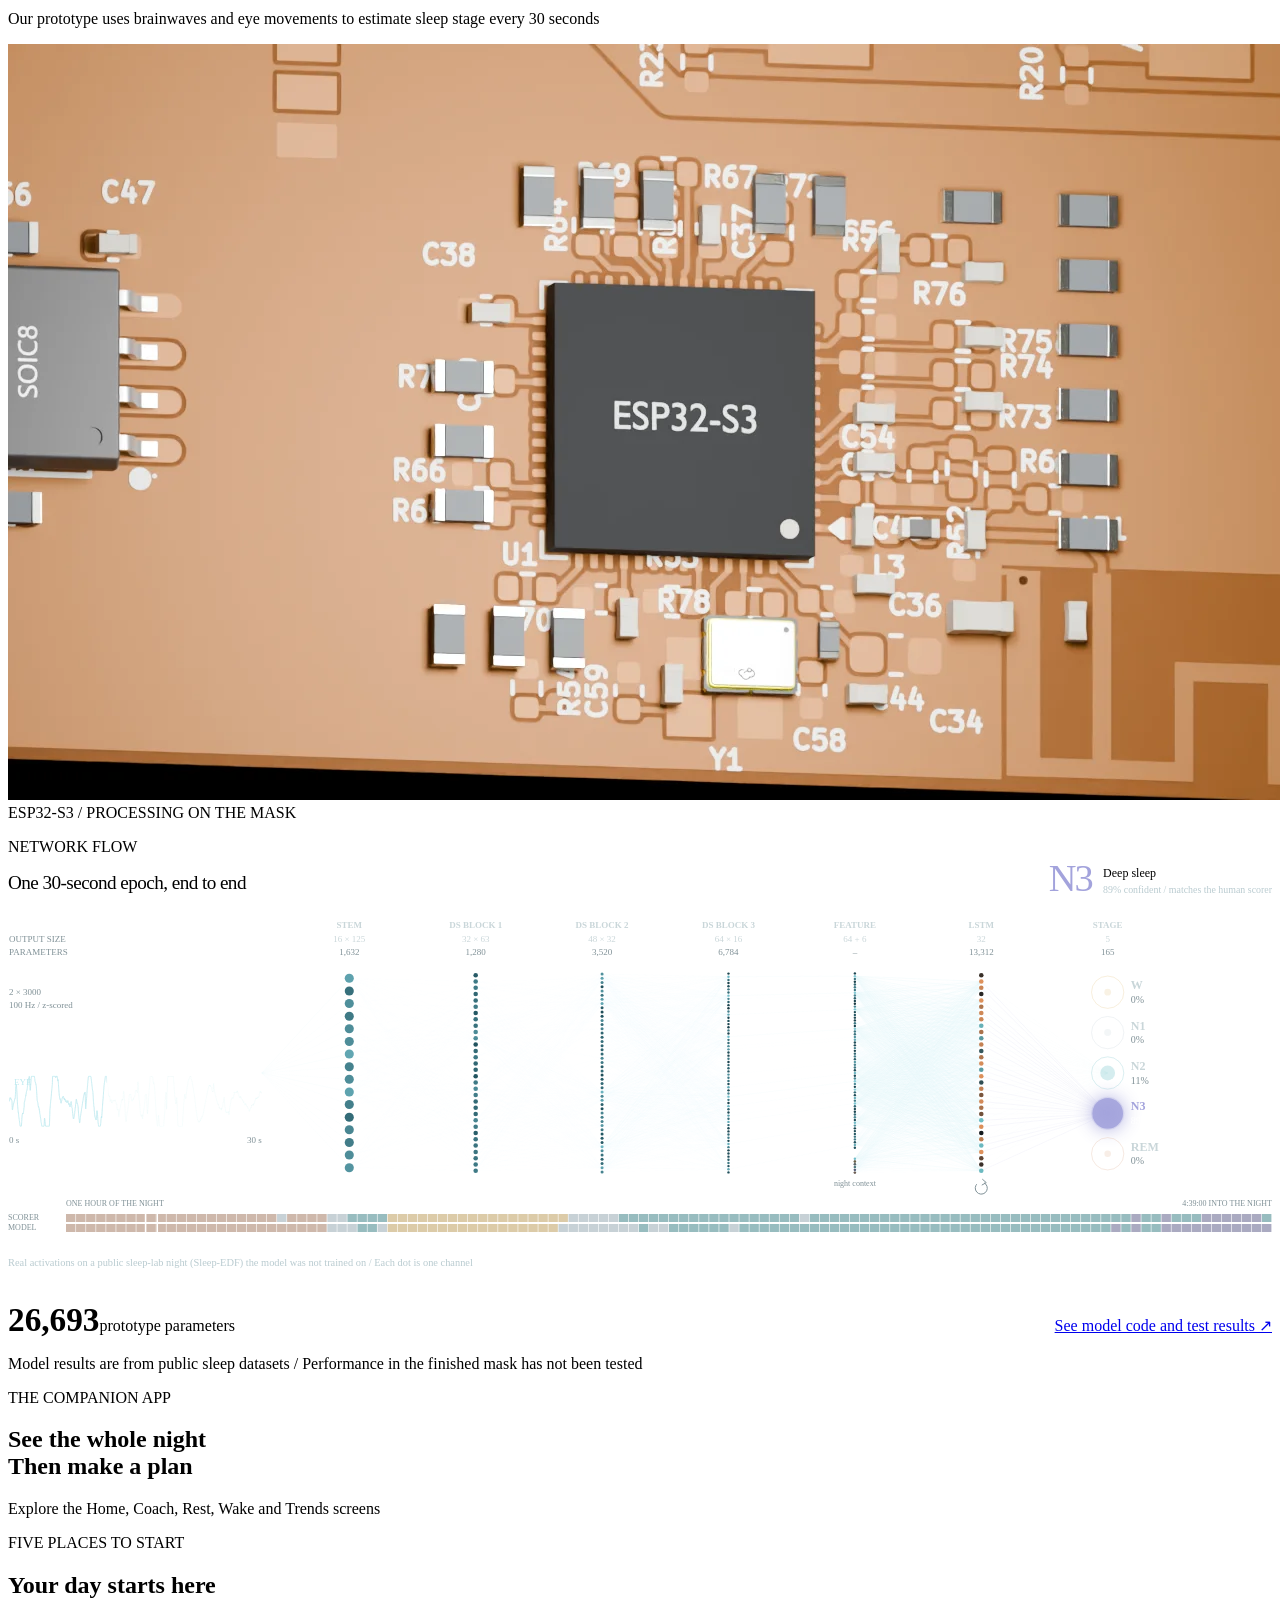
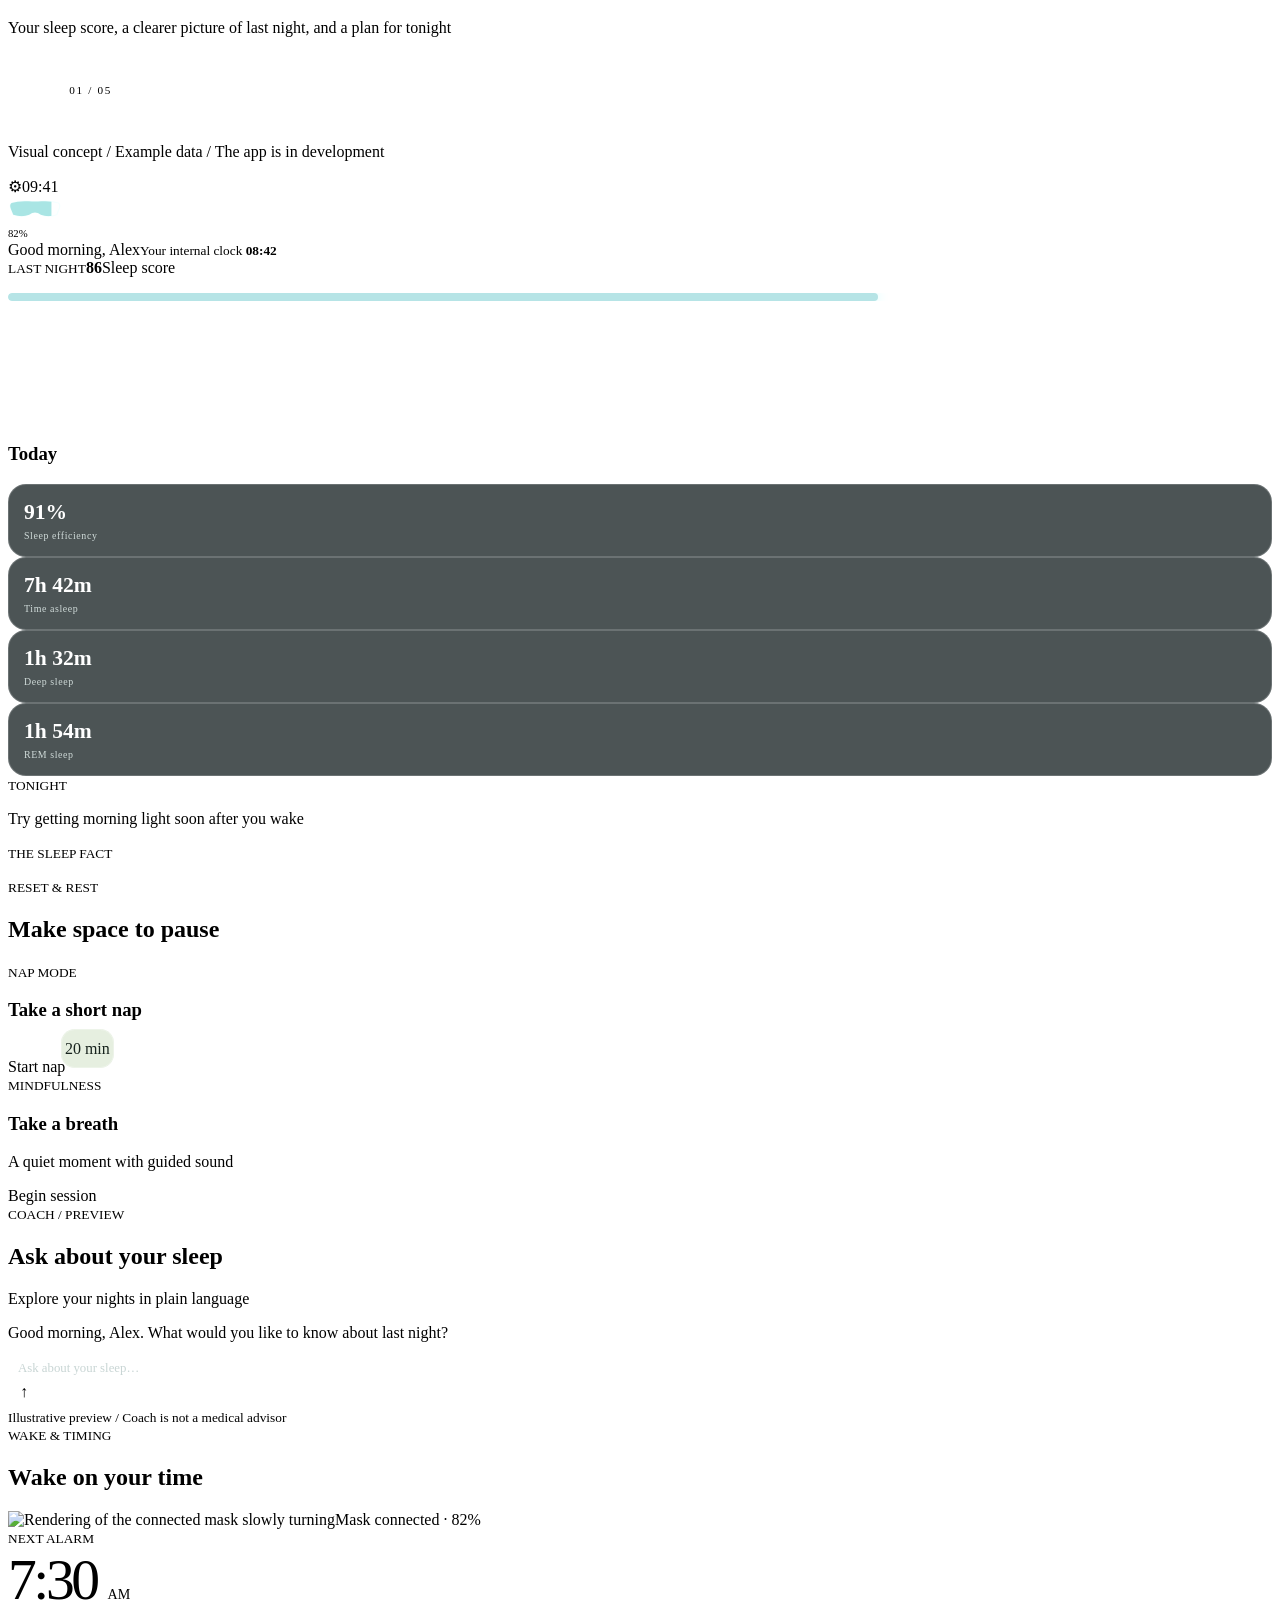
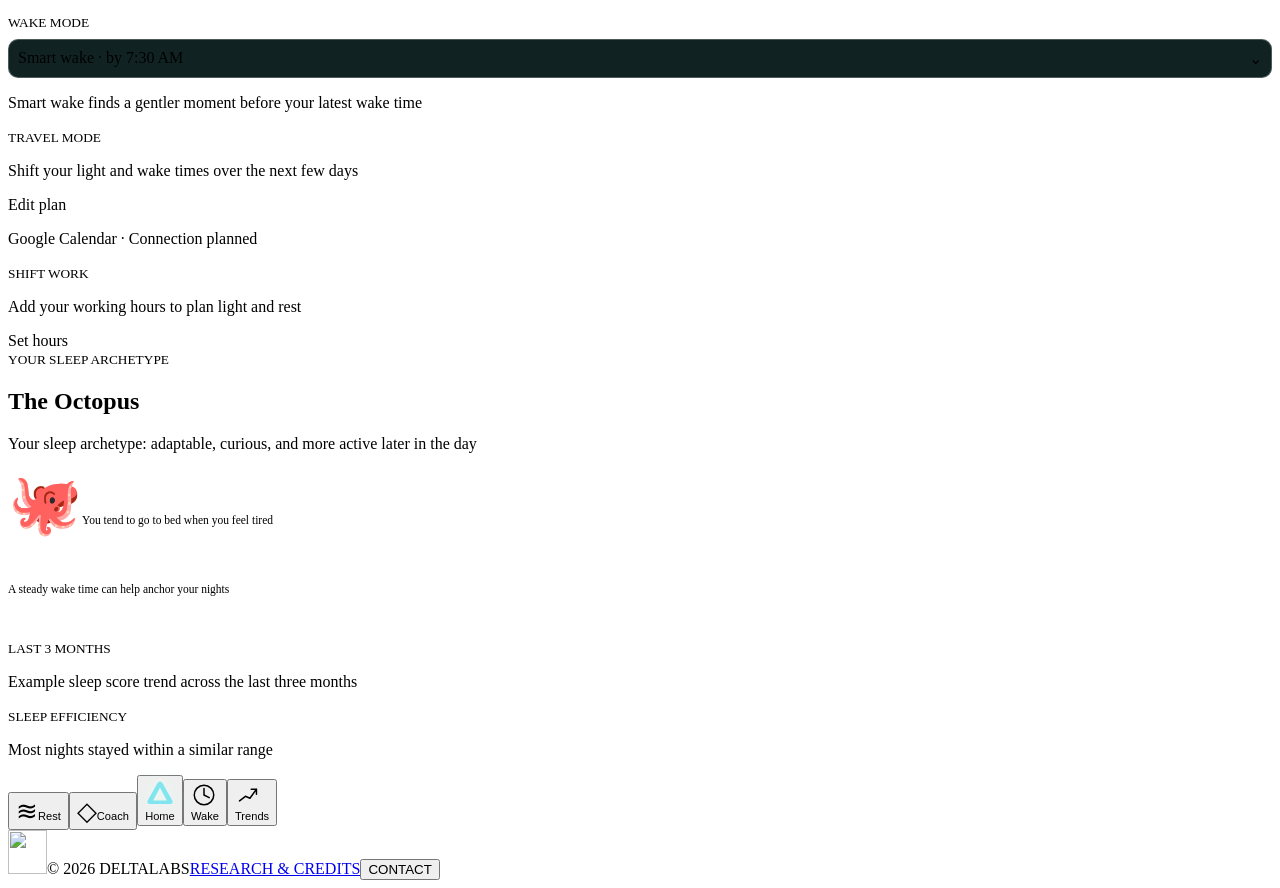
==== commit 2e3a6cc5: "Keep optical packages seated on curved PCB" ====
--- a/features.html
+++ b/features.html
@@ -1,6 +1,6 @@
 <!DOCTYPE html>
 
-<html lang="en"><head><meta charset="utf-8"/><meta content="width=device-width,initial-scale=1" name="viewport"/><meta content="#000" name="theme-color"/><title>Explore the mask — DeltaLabs</title><meta content="Affordable smart sleep masks — sleep tracking, timed light and sound, and sleep education in one mask" name="description"/><link href="assets/mark.svg?v=8" rel="icon"/><link href="styles.css?v=8" rel="stylesheet"/><link href="v4.css?v=8" rel="stylesheet"/><link href="v5.css?v=8" rel="stylesheet"/><script defer="" src="config.js"></script><script defer="" src="app.js?v=8"></script><script type="importmap">{"imports":{"three":"./assets/vendor/three.module.js"}}</script><script src="features.js?v=32" type="module"></script><script defer src="sleep-data.js?v=1"></script><script defer src="model-network.js?v=11"></script><script defer src="app-preview.js?v=9"></script><link href="v6.css?v=8" rel="stylesheet"/><link href="v8.css?v=8" rel="stylesheet"/><link rel="stylesheet" href="v9.css?v=27"></head><body class="inner-page"><a class="skip" href="#main">Skip to content</a><header class="header"><a aria-label="DeltaLabs home" class="brand" href="./"><img alt="" height="58" src="assets/mark.svg?v=8" width="58"/><span>DELTALABS</span></a><nav aria-label="Main navigation" id="navigation"><a href="features.html?v=8">Features</a><a href="sleep.html">Why sleep</a><a href="about.html">Team</a></nav><a class="nav-cta" data-campaign="" href="./#launch">Pre-order now</a><button aria-controls="navigation" aria-expanded="false" aria-label="Open navigation" class="menu-toggle"><span></span><span></span></button></header><main id="main"><section class="explorer"><div class="explorer-heading"><p class="eyebrow">THE DELTALABS MASK</p><h1>Explore the mask</h1></div><div class="explorer-view"><div class="model-stage" id="model-stage"><img alt="The DeltaLabs mask" class="model-fallback" src="assets/assembly-poster.webp"/><p aria-live="polite" class="model-status" role="status">Loading the mask</p><video aria-label="Mask resting logo-side down with its sides folded up and a slow charging indicator" autoplay="" class="charging-scene cinematic" loop="" muted="" playsinline="" poster="assets/charging-rest.webp?v=14" preload="none"><source src="assets/charging-slow.mp4?v=14" type="video/mp4"/></video></div><section aria-live="polite" class="feature-description"><p class="eyebrow" id="part-kicker">TRACK / SLEEP / WAKE</p><h2 id="part-title">One mask</h2><p id="part-copy">Select a feature below</p><a href="sleep.html" id="part-science">Why it matters ↗</a></section></div><div class="explorer-controls"><div aria-label="Choose a mask feature" class="part-selector"><button aria-pressed="false" data-part="sensing">Tracking</button><button aria-pressed="false" data-part="light">Wake light</button><button aria-pressed="false" data-part="audio">Sound</button><button aria-pressed="false" data-part="comfort">Cushion</button><button aria-pressed="false" data-part="fit">Fit</button><button aria-pressed="false" data-part="power">Charging</button></div><p>DRAG TO ROTATE / SELECT A FEATURE</p></div><p class="feature-note">Design in development / Final product may differ</p></section><section class="sensor-film" aria-label="Optical sensor detail"><video autoplay loop muted playsinline preload="none" poster="assets/optical-board-poster-v30.webp" aria-label="Concept rendering of discrete red and green sensor LEDs on the curved circuit board"><source src="assets/optical-board-v30.mp4" type="video/mp4"/></video><div><h2>Tracking from inside the mask</h2><p>EEG, eye movement, and optical signals from the side of your face</p></div></section><section class="model-lab" aria-labelledby="model-title"><div class="model-lab-head"><p class="eyebrow">INSIDE THE SLEEP MODEL</p><h2 id="model-title">From signals<br>to sleep stages</h2><p>Our prototype uses brainwaves and eye movements to estimate sleep stage every 30 seconds</p></div><div class="model-lab-grid"><div class="chip-film"><video autoplay muted loop playsinline preload="none" poster="assets/chip-routed-poster-v32.webp" aria-label="Close rendering of the ESP32-S3 chip and mounted components"><source src="assets/chip-routed-v32.mp4" type="video/mp4"></video><div class="chip-caption">ESP32-S3 / PROCESSING ON THE MASK</div></div><div class="network-card" aria-label="Network flow of the prototype sleep staging model"><div class="flow-head"><div><p class="eyebrow">NETWORK FLOW</p><h3>One 30-second epoch, end to end</h3></div><div class="flow-result" aria-live="polite"><strong id="flow-stage">–</strong><div><span id="flow-name">Waiting for the first epoch</span><small id="flow-meta">&nbsp;</small></div></div></div><div class="flow-canvas"><canvas id="flow-canvas" role="img" aria-label="Thirty seconds of recorded brainwave and eye movement signal enter on the left, pass through four convolution layers, a feature layer with night context and an LSTM, and end at five sleep stage outputs with a probability for each. Dots light up with the model's real activations for the epoch shown."></canvas></div><p class="diagram-note">Real activations on a public sleep-lab night (Sleep-EDF) the model was not trained on / Each dot is one channel</p><div class="flow-foot"><div class="model-lab-number"><strong>26,693</strong><span>prototype parameters</span></div><a href="https://github.com/24mjihad/deltalabs-sleep/tree/CNNVISUALIZATION">See model code and test results ↗</a></div></div></div><p class="feature-note">Model results are from public sleep datasets / Performance in the finished mask has not been tested</p></section><section class="feature-app-embedded" id="companion-app"><div class="feature-app-head"><p class="eyebrow">THE COMPANION APP</p><h2>See the whole night<br>Then make a plan</h2><p>Explore the Home, Coach, Rest, Wake and Trends screens</p></div><section class="app-showcase" aria-label="Five screen app concept gallery"><div class="app-sidebar"><p class="eyebrow">FIVE PLACES TO START</p><h2 id="app-section-title">Your day starts here</h2><p id="app-section-copy">Your sleep score, a clearer picture of last night, and a plan for tonight</p><div class="app-gallery-controls" aria-label="Browse app screens"><button type="button" data-gallery-prev aria-label="Previous app screen">←</button><span id="app-gallery-count">01 / 05</span><button type="button" data-gallery-next aria-label="Next app screen">→</button></div><p class="app-disclaimer">Visual concept / Example data / The app is in development</p></div>
+<html lang="en"><head><meta charset="utf-8"/><meta content="width=device-width,initial-scale=1" name="viewport"/><meta content="#000" name="theme-color"/><title>Explore the mask — DeltaLabs</title><meta content="Affordable smart sleep masks — sleep tracking, timed light and sound, and sleep education in one mask" name="description"/><link href="assets/mark.svg?v=8" rel="icon"/><link href="styles.css?v=8" rel="stylesheet"/><link href="v4.css?v=8" rel="stylesheet"/><link href="v5.css?v=8" rel="stylesheet"/><script defer="" src="config.js"></script><script defer="" src="app.js?v=8"></script><script type="importmap">{"imports":{"three":"./assets/vendor/three.module.js"}}</script><script src="features.js?v=32" type="module"></script><script defer src="sleep-data.js?v=1"></script><script defer src="model-network.js?v=11"></script><script defer src="app-preview.js?v=9"></script><link href="v6.css?v=8" rel="stylesheet"/><link href="v8.css?v=8" rel="stylesheet"/><link rel="stylesheet" href="v9.css?v=27"></head><body class="inner-page"><a class="skip" href="#main">Skip to content</a><header class="header"><a aria-label="DeltaLabs home" class="brand" href="./"><img alt="" height="58" src="assets/mark.svg?v=8" width="58"/><span>DELTALABS</span></a><nav aria-label="Main navigation" id="navigation"><a href="features.html?v=8">Features</a><a href="sleep.html">Why sleep</a><a href="about.html">Team</a></nav><a class="nav-cta" data-campaign="" href="./#launch">Pre-order now</a><button aria-controls="navigation" aria-expanded="false" aria-label="Open navigation" class="menu-toggle"><span></span><span></span></button></header><main id="main"><section class="explorer"><div class="explorer-heading"><p class="eyebrow">THE DELTALABS MASK</p><h1>Explore the mask</h1></div><div class="explorer-view"><div class="model-stage" id="model-stage"><img alt="The DeltaLabs mask" class="model-fallback" src="assets/assembly-poster.webp"/><p aria-live="polite" class="model-status" role="status">Loading the mask</p><video aria-label="Mask resting logo-side down with its sides folded up and a slow charging indicator" autoplay="" class="charging-scene cinematic" loop="" muted="" playsinline="" poster="assets/charging-rest.webp?v=14" preload="none"><source src="assets/charging-slow.mp4?v=14" type="video/mp4"/></video></div><section aria-live="polite" class="feature-description"><p class="eyebrow" id="part-kicker">TRACK / SLEEP / WAKE</p><h2 id="part-title">One mask</h2><p id="part-copy">Select a feature below</p><a href="sleep.html" id="part-science">Why it matters ↗</a></section></div><div class="explorer-controls"><div aria-label="Choose a mask feature" class="part-selector"><button aria-pressed="false" data-part="sensing">Tracking</button><button aria-pressed="false" data-part="light">Wake light</button><button aria-pressed="false" data-part="audio">Sound</button><button aria-pressed="false" data-part="comfort">Cushion</button><button aria-pressed="false" data-part="fit">Fit</button><button aria-pressed="false" data-part="power">Charging</button></div><p>DRAG TO ROTATE / SELECT A FEATURE</p></div><p class="feature-note">Design in development / Final product may differ</p></section><section class="sensor-film" aria-label="Optical sensor detail"><video autoplay loop muted playsinline preload="none" poster="assets/optical-board-poster-v32.webp" aria-label="Concept rendering of discrete red and green sensor LEDs on the curved circuit board"><source src="assets/optical-board-v32.mp4" type="video/mp4"/></video><div><h2>Tracking from inside the mask</h2><p>EEG, eye movement, and optical signals from the side of your face</p></div></section><section class="model-lab" aria-labelledby="model-title"><div class="model-lab-head"><p class="eyebrow">INSIDE THE SLEEP MODEL</p><h2 id="model-title">From signals<br>to sleep stages</h2><p>Our prototype uses brainwaves and eye movements to estimate sleep stage every 30 seconds</p></div><div class="model-lab-grid"><div class="chip-film"><video autoplay muted loop playsinline preload="none" poster="assets/chip-routed-poster-v32.webp" aria-label="Close rendering of the ESP32-S3 chip and mounted components"><source src="assets/chip-routed-v32.mp4" type="video/mp4"></video><div class="chip-caption">ESP32-S3 / PROCESSING ON THE MASK</div></div><div class="network-card" aria-label="Network flow of the prototype sleep staging model"><div class="flow-head"><div><p class="eyebrow">NETWORK FLOW</p><h3>One 30-second epoch, end to end</h3></div><div class="flow-result" aria-live="polite"><strong id="flow-stage">–</strong><div><span id="flow-name">Waiting for the first epoch</span><small id="flow-meta">&nbsp;</small></div></div></div><div class="flow-canvas"><canvas id="flow-canvas" role="img" aria-label="Thirty seconds of recorded brainwave and eye movement signal enter on the left, pass through four convolution layers, a feature layer with night context and an LSTM, and end at five sleep stage outputs with a probability for each. Dots light up with the model's real activations for the epoch shown."></canvas></div><p class="diagram-note">Real activations on a public sleep-lab night (Sleep-EDF) the model was not trained on / Each dot is one channel</p><div class="flow-foot"><div class="model-lab-number"><strong>26,693</strong><span>prototype parameters</span></div><a href="https://github.com/24mjihad/deltalabs-sleep/tree/CNNVISUALIZATION">See model code and test results ↗</a></div></div></div><p class="feature-note">Model results are from public sleep datasets / Performance in the finished mask has not been tested</p></section><section class="feature-app-embedded" id="companion-app"><div class="feature-app-head"><p class="eyebrow">THE COMPANION APP</p><h2>See the whole night<br>Then make a plan</h2><p>Explore the Home, Coach, Rest, Wake and Trends screens</p></div><section class="app-showcase" aria-label="Five screen app concept gallery"><div class="app-sidebar"><p class="eyebrow">FIVE PLACES TO START</p><h2 id="app-section-title">Your day starts here</h2><p id="app-section-copy">Your sleep score, a clearer picture of last night, and a plan for tonight</p><div class="app-gallery-controls" aria-label="Browse app screens"><button type="button" data-gallery-prev aria-label="Previous app screen">←</button><span id="app-gallery-count">01 / 05</span><button type="button" data-gallery-next aria-label="Next app screen">→</button></div><p class="app-disclaimer">Visual concept / Example data / The app is in development</p></div>
 <div class="phone"><div class="phone-screen phase-morning" id="phone-screen"><div class="landscape" aria-hidden="true"></div><div class="phone-content"><div class="phone-top"><span class="icon-button" aria-hidden="true">⚙</span><span class="phone-time" id="phone-time">09:41</span><div class="battery-mask" aria-label="Mask battery 82 percent"><svg viewBox="0 0 92 36" role="img" aria-hidden="true"><defs><clipPath id="mask-battery-clip"><path d="M6 7 Q18 3 35 4 Q46 5 57 4 Q74 3 86 7 Q90 10 87 17 L83 27 Q68 32 56 27 Q51 23 46 23 Q41 23 36 27 Q24 32 9 27 L5 17 Q2 10 6 7Z"/></clipPath></defs><path d="M6 7 Q18 3 35 4 Q46 5 57 4 Q74 3 86 7 Q90 10 87 17 L83 27 Q68 32 56 27 Q51 23 46 23 Q41 23 36 27 Q24 32 9 27 L5 17 Q2 10 6 7Z" fill="#f9ffff25" stroke="#f5ffff" stroke-width="2"/><rect x="3" y="3" width="71" height="30" fill="#a9e5e4" clip-path="url(#mask-battery-clip)"/></svg><small>82%</small></div></div>
 <section class="app-panel active" data-panel="home"><div class="greeting"><span id="greeting">Good morning, Alex</span><small>Your internal clock <b id="internal-clock">08:42</b></small></div><div class="week-scores" aria-label="Recent sleep scores"></div><div class="sleep-score"><small>LAST NIGHT</small><strong>86</strong><span>Sleep score</span><div class="sleep-score-bar" aria-label="Sleep score 86 out of 100"><i></i></div></div><div class="scene-spacer"></div><div class="app-scroll"><h3>Today</h3><div class="metric-grid"><div class="metric-static"><b>91%</b><small>Sleep efficiency</small></div><div class="metric-static"><b>7h 42m</b><small>Time asleep</small></div><div class="metric-static"><b>1h 32m</b><small>Deep sleep</small></div><div class="metric-static"><b>1h 54m</b><small>REM sleep</small></div></div><div class="mini-card"><small>TONIGHT</small><p>Try getting morning light soon after you wake</p></div><div class="mini-card"><small>THE SLEEP FACT</small><p id="daily-fact"></p></div></div></section>
 <section class="app-panel" data-panel="mindful"><div class="panel-heading"><small>RESET & REST</small><h2>Make space to pause</h2></div><div class="mind-wave" aria-hidden="true"><span></span><span></span><span></span></div><div class="mini-card"><small>NAP MODE</small><h3>Take a short nap</h3><div class="duration-picks"><span>15 min</span><span class="selected">20 min</span><span>30 min</span></div><span class="app-primary">Start nap</span></div><div class="mini-card"><small>MINDFULNESS</small><h3>Take a breath</h3><p>A quiet moment with guided sound</p><span class="app-secondary">Begin session</span></div></section>
